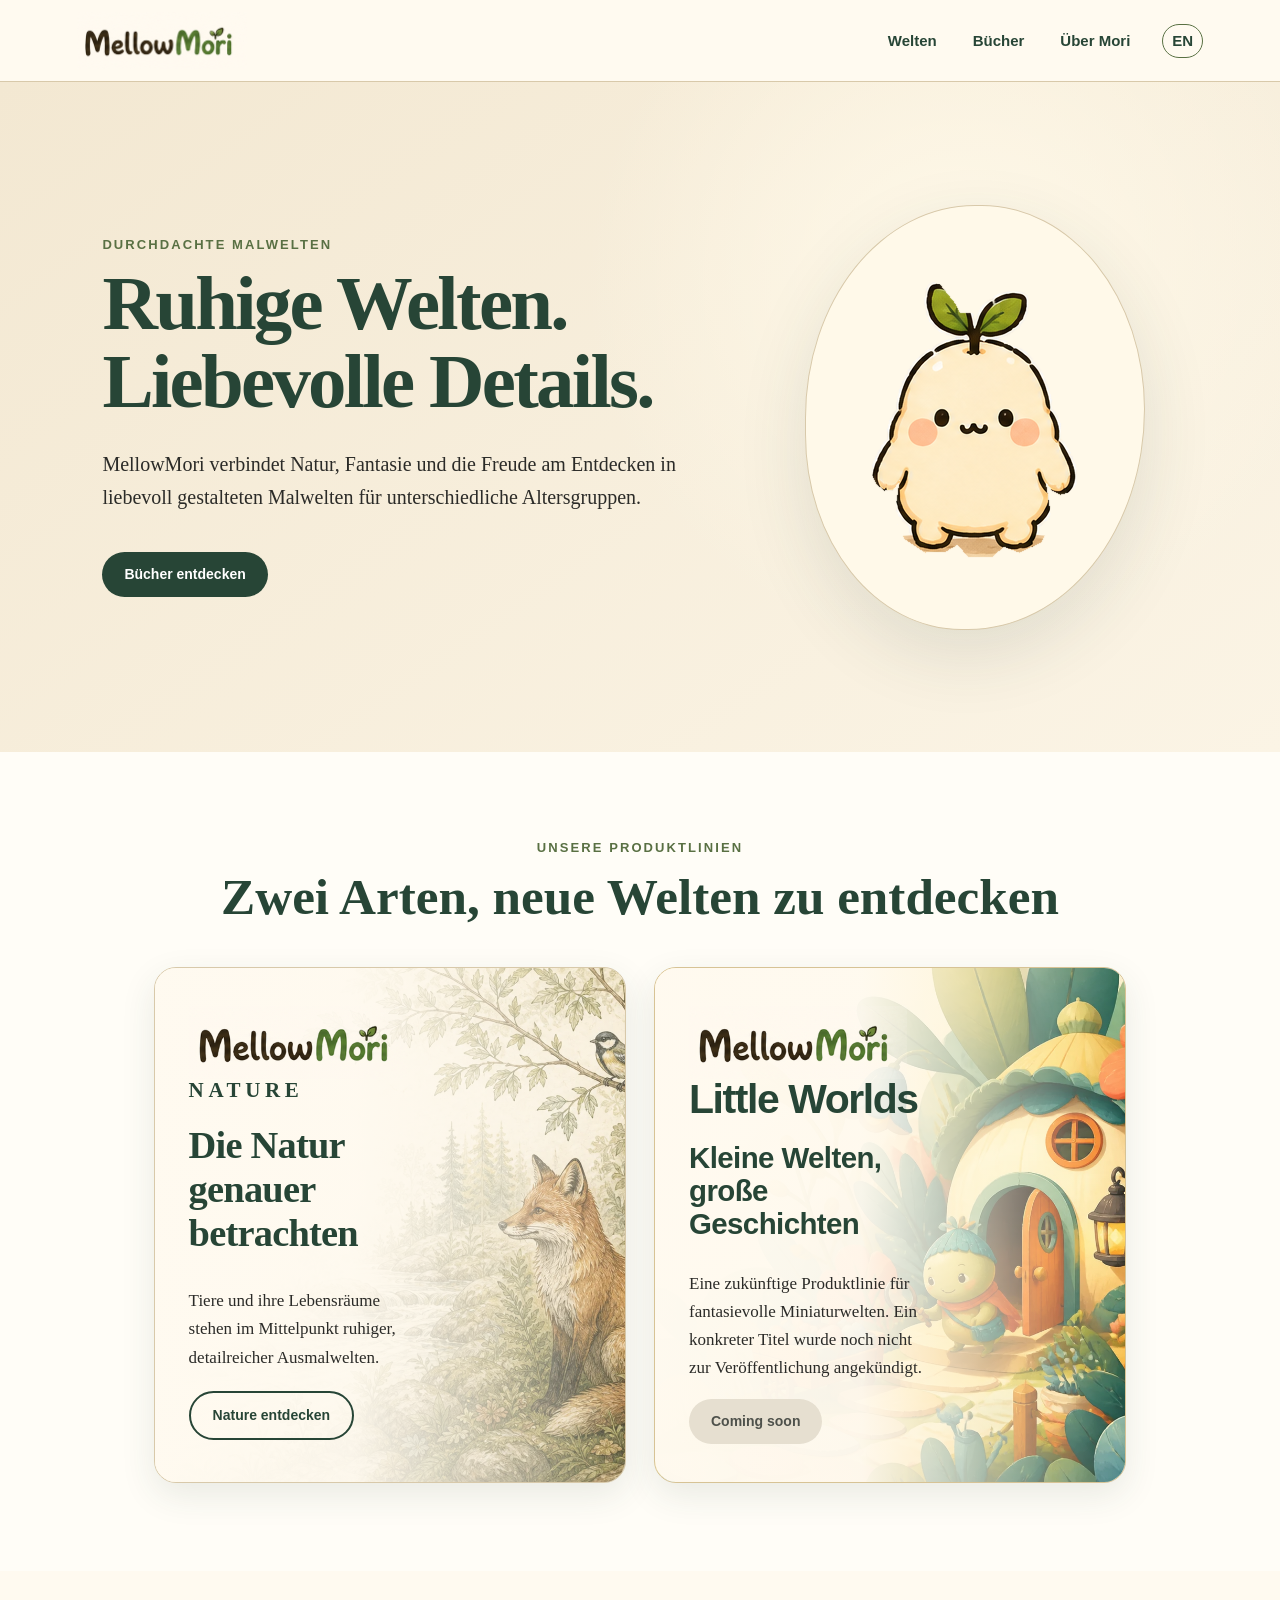
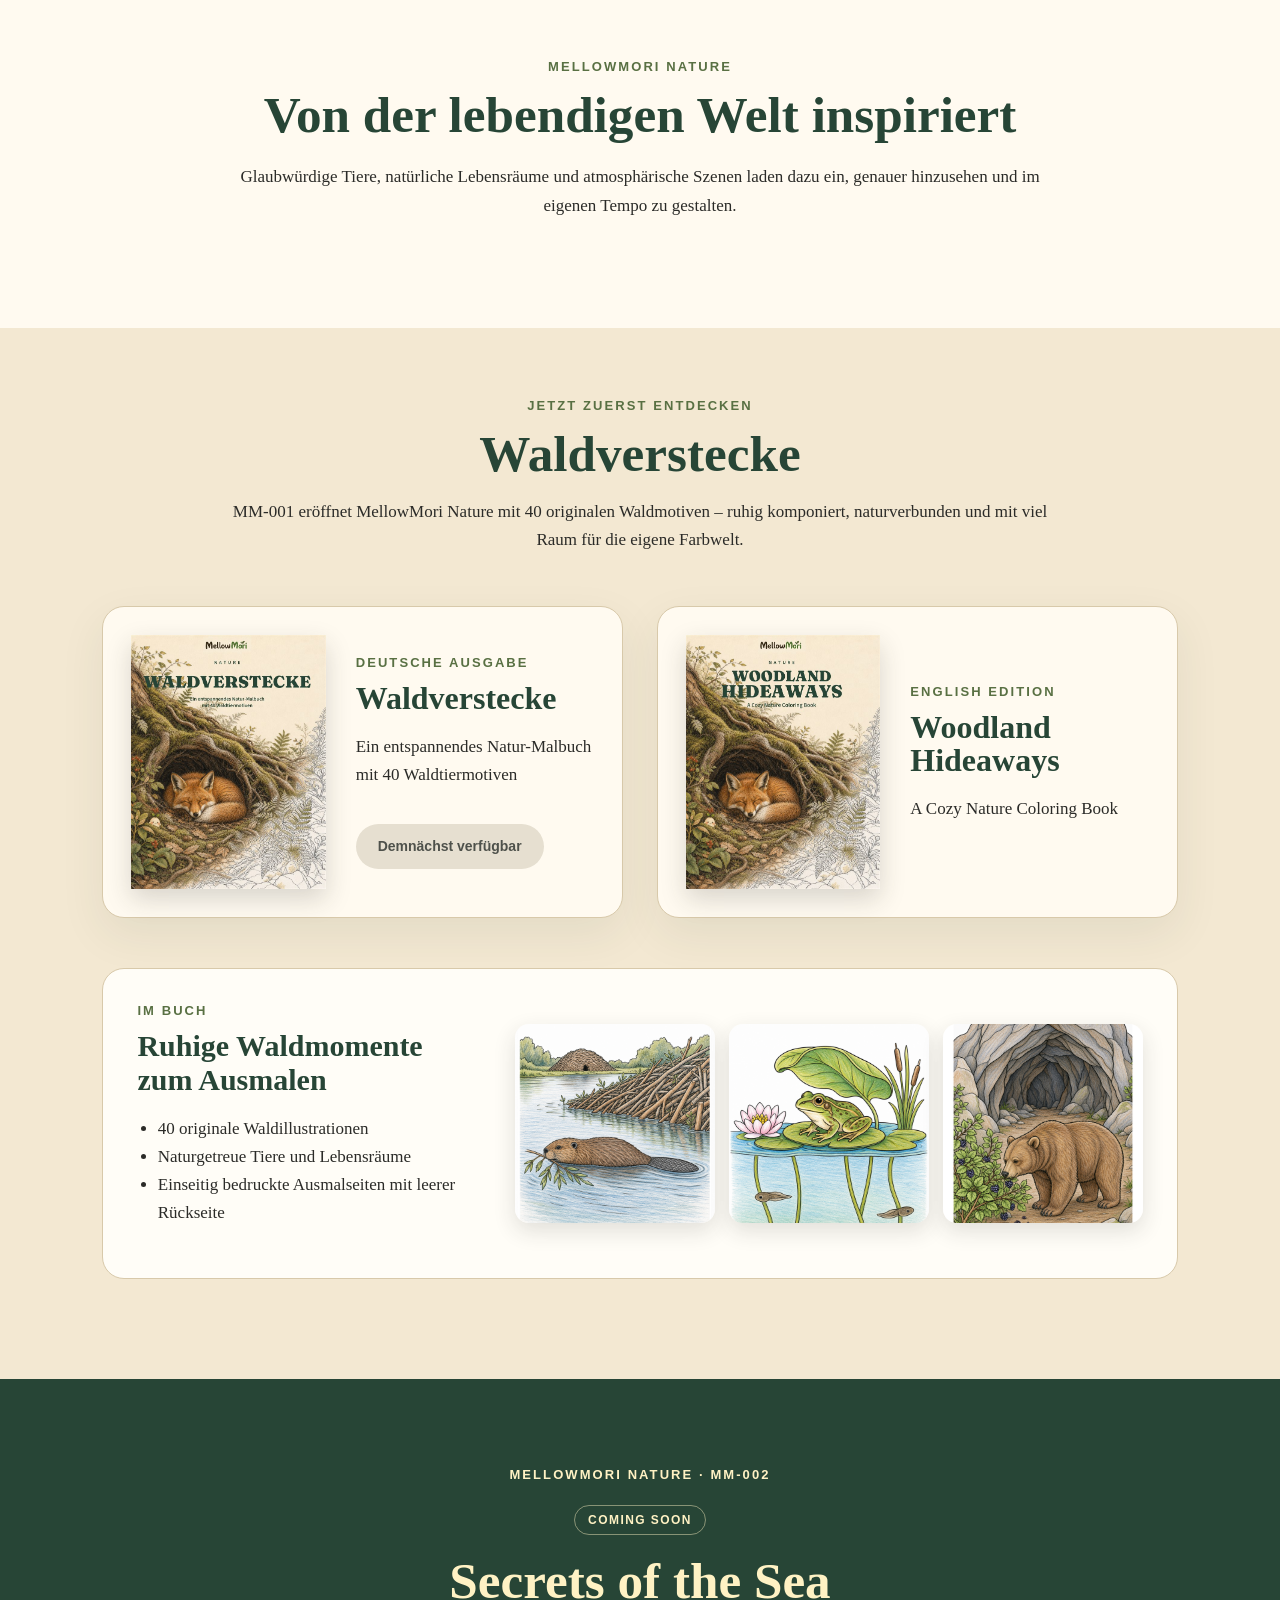
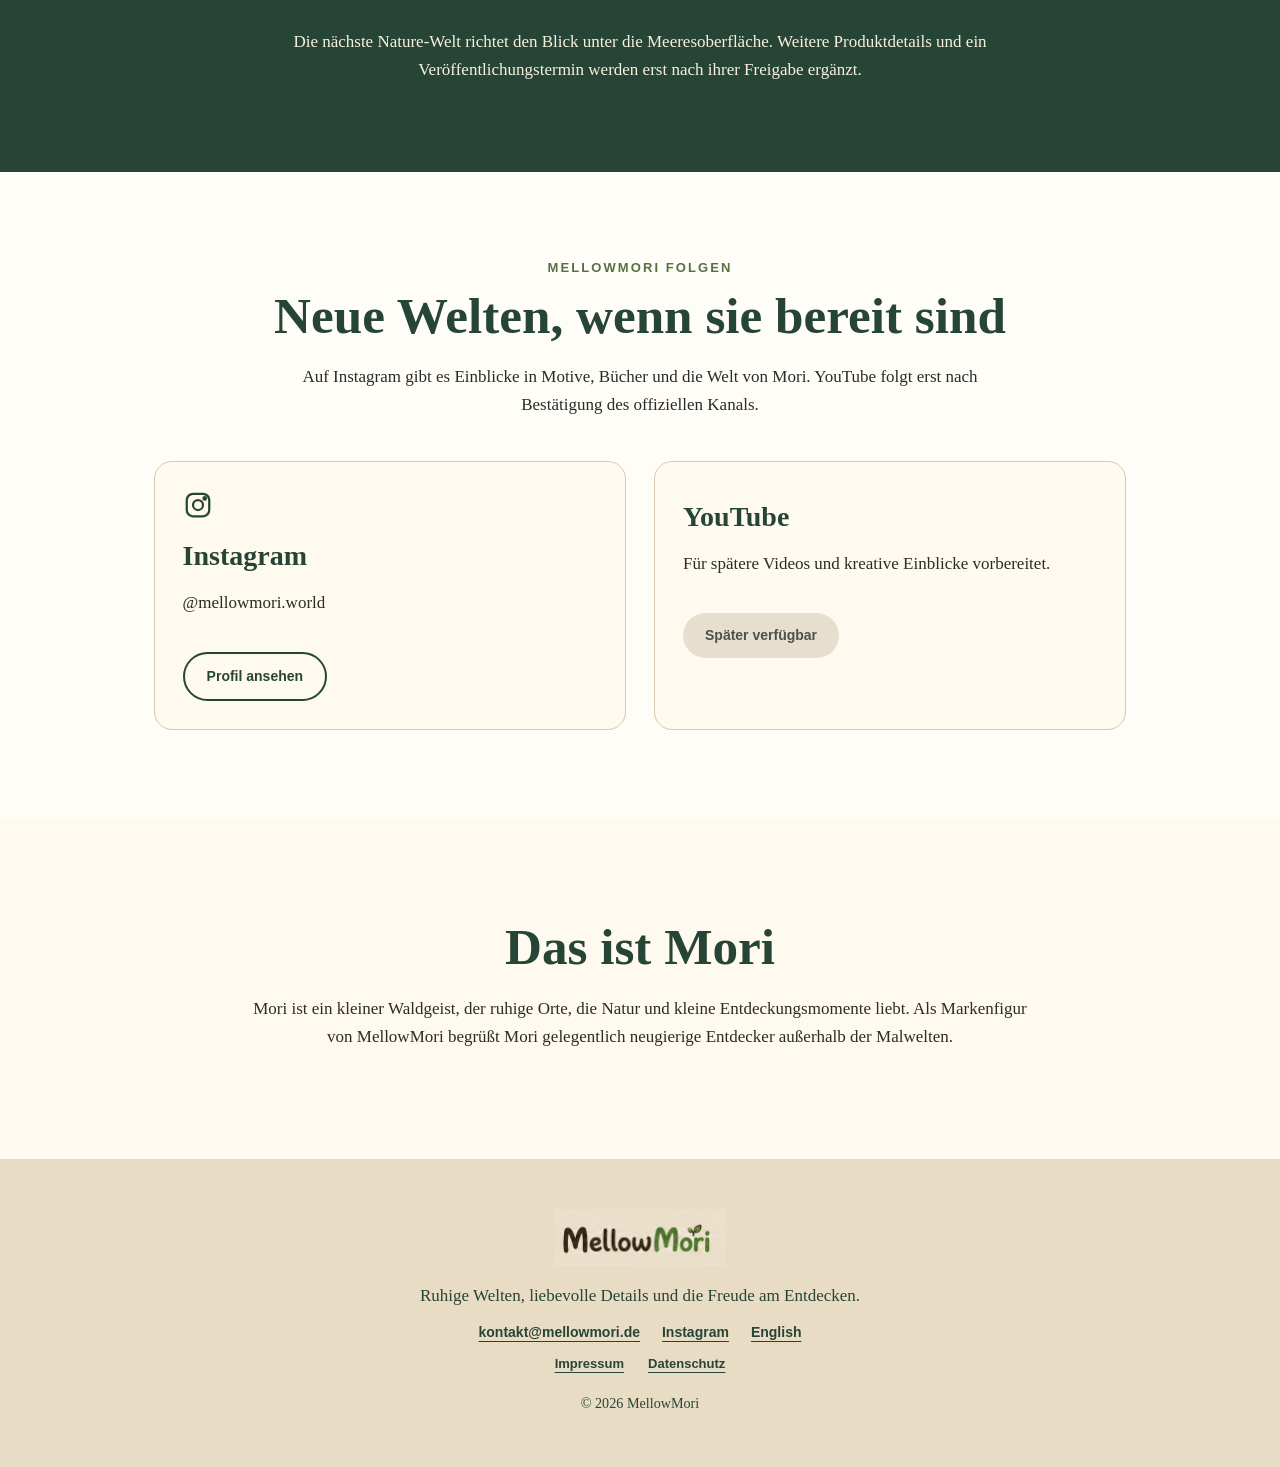
==== index.html @ 153b89f1 "Upgrade Nature and Little Worlds product cards" ====
<!doctype html>
<html lang="de">
<head>
  <meta charset="utf-8">
  <meta name="viewport" content="width=device-width, initial-scale=1">
  <meta name="description" content="Entdecke MellowMori: liebevoll gestaltete Malwelten zwischen Natur, Fantasie und kleinen Geschichten – für unterschiedliche Altersgruppen.">
  <meta name="theme-color" content="#274536">
  <meta property="og:type" content="website"><meta property="og:site_name" content="MellowMori">
  <meta property="og:title" content="MellowMori – Ruhige Welten zum Entdecken">
  <meta property="og:description" content="Liebevoll gestaltete Malwelten zwischen Natur, Fantasie und kleinen Geschichten.">
  <meta property="og:url" content="https://mellowmori.de/"><meta property="og:locale" content="de_DE"><meta property="og:locale:alternate" content="en_US">
  <link rel="canonical" href="https://mellowmori.de/">
  <link rel="alternate" hreflang="de" href="https://mellowmori.de/"><link rel="alternate" hreflang="en" href="https://mellowmori.de/en/"><link rel="alternate" hreflang="x-default" href="https://mellowmori.de/">
  <link rel="icon" type="image/png" sizes="32x32" href="assets/favicon-32x32.png">
  <link rel="apple-touch-icon" sizes="180x180" href="assets/apple-touch-icon.png">
  <title>MellowMori – Ruhige Welten zum Entdecken</title>
  <link rel="stylesheet" href="styles.css">
</head>
<body>
  <a class="skip-link" href="#main">Zum Inhalt springen</a>
  <header class="site-header">
    <a class="brand" href="#top" aria-label="MellowMori Startseite"><img src="assets/mellowmori-wordmark.png" width="342" height="115" alt="MellowMori"></a>
    <nav aria-label="Hauptnavigation"><a href="#lines">Welten</a><a href="#books">Bücher</a><a href="#about">Über Mori</a><a class="language" href="en/" lang="en" hreflang="en" aria-label="View this page in English">EN</a></nav>
  </header>
  <main id="main">
    <section class="hero" id="top"><div class="hero-copy"><p class="eyebrow">Durchdachte Malwelten</p><h1>Ruhige Welten.<br>Liebevolle Details.</h1><p>MellowMori verbindet Natur, Fantasie und die Freude am Entdecken in liebevoll gestalteten Malwelten für unterschiedliche Altersgruppen.</p><a class="button" href="#books">Bücher entdecken</a></div><div class="hero-art"><img src="assets/mori-hero-clean-v3.png" width="254" height="320" alt="Mori, der kleine Waldgeist von MellowMori"></div></section>
    <section class="product-lines" id="lines" aria-labelledby="lines-heading"><p class="eyebrow">Unsere Produktlinien</p><h2 id="lines-heading">Zwei Arten, neue Welten zu entdecken</h2><div class="line-grid">
      <article class="line-card line-card--nature"><div class="line-card__content"><img class="line-card__wordmark" src="assets/mellowmori-wordmark.png" width="342" height="115" alt="MellowMori"><p class="line-name line-name--nature">Nature</p><h3>Die Natur genauer betrachten</h3><p>Tiere und ihre Lebensräume stehen im Mittelpunkt ruhiger, detailreicher Ausmalwelten.</p><a class="secondary-link" href="#books">Nature entdecken</a></div></article>
      <article class="line-card line-card--little-worlds"><div class="line-card__content"><img class="line-card__wordmark" src="assets/mellowmori-wordmark.png" width="342" height="115" alt="MellowMori"><p class="line-name line-name--little-worlds">Little Worlds</p><h3>Kleine Welten, große Geschichten</h3><p>Eine zukünftige Produktlinie für fantasievolle Miniaturwelten. Ein konkreter Titel wurde noch nicht zur Veröffentlichung angekündigt.</p><span class="unavailable">Coming soon</span></div></article>
    </div></section>
    <section class="nature" id="nature"><p class="eyebrow">MellowMori Nature</p><h2>Von der lebendigen Welt inspiriert</h2><p>Glaubwürdige Tiere, natürliche Lebensräume und atmosphärische Szenen laden dazu ein, genauer hinzusehen und im eigenen Tempo zu gestalten.</p></section>
    <section class="books" id="books" aria-labelledby="books-heading"><div class="section-heading"><p class="eyebrow">Jetzt zuerst entdecken</p><h2 id="books-heading">Waldverstecke</h2><p>MM‑001 eröffnet MellowMori Nature mit 40 originalen Waldmotiven – ruhig komponiert, naturverbunden und mit viel Raum für die eigene Farbwelt.</p></div>
      <article class="book-card"><img src="assets/waldverstecke-de.jpg" width="647" height="844" loading="lazy" decoding="async" alt="Buchcover von Waldverstecke"><div><p class="edition">Deutsche Ausgabe</p><h3>Waldverstecke</h3><p>Ein entspannendes Natur-Malbuch mit 40 Waldtiermotiven</p><span class="unavailable" aria-label="Amazon-Link noch nicht verfügbar">Demnächst verfügbar</span></div></article>
      <article class="book-card" lang="en"><img src="assets/woodland-hideaways-en.jpg" width="647" height="844" loading="lazy" decoding="async" alt="Book cover of Woodland Hideaways"><div><p class="edition">English edition</p><h3>Woodland Hideaways</h3><p>A Cozy Nature Coloring Book</p></div></article>
      <div class="book-details"><div><p class="edition">Im Buch</p><h3>Ruhige Waldmomente zum Ausmalen</h3><ul><li>40 originale Waldillustrationen</li><li>Naturgetreue Tiere und Lebensräume</li><li>Einseitig bedruckte Ausmalseiten mit leerer Rückseite</li></ul></div><div class="preview-grid" aria-label="Kolorierte Einblicke in Waldverstecke"><img src="assets/mm001-preview-beaver.png" width="600" height="600" loading="lazy" decoding="async" alt="Kolorierter Biber an einem natürlichen Damm"><img src="assets/mm001-preview-frog.png" width="600" height="600" loading="lazy" decoding="async" alt="Kolorierter Frosch auf Seerosenblättern"><img src="assets/mm001-preview-bear.png" width="600" height="600" loading="lazy" decoding="async" alt="Kolorierter Braunbär an einer felsigen Höhle"></div></div>
    </section>
    <section class="coming-soon" aria-labelledby="mm002-heading"><p class="eyebrow">MellowMori Nature · MM‑002</p><span class="status-pill">Coming soon</span><h2 id="mm002-heading">Secrets of the Sea</h2><p>Die nächste Nature-Welt richtet den Blick unter die Meeresoberfläche. Weitere Produktdetails und ein Veröffentlichungstermin werden erst nach ihrer Freigabe ergänzt.</p></section>
    <section class="social" aria-labelledby="social-heading"><p class="eyebrow">MellowMori folgen</p><h2 id="social-heading">Neue Welten, wenn sie bereit sind</h2><p>Auf Instagram gibt es Einblicke in Motive, Bücher und die Welt von Mori. YouTube folgt erst nach Bestätigung des offiziellen Kanals.</p><div class="social-grid"><a class="social-card" href="https://www.instagram.com/mellowmori.world/" rel="me"><svg class="social-icon" viewBox="0 0 24 24" aria-hidden="true"><rect x="3" y="3" width="18" height="18" rx="5"></rect><circle cx="12" cy="12" r="4"></circle><circle cx="17.4" cy="6.7" r="1"></circle></svg><h3>Instagram</h3><p>@mellowmori.world</p><span class="secondary-link">Profil ansehen</span></a><article><h3>YouTube</h3><p>Für spätere Videos und kreative Einblicke vorbereitet.</p><span class="unavailable">Später verfügbar</span></article></div></section>
    <section class="about" id="about"><h2>Das ist Mori</h2><p>Mori ist ein kleiner Waldgeist, der ruhige Orte, die Natur und kleine Entdeckungsmomente liebt. Als Markenfigur von MellowMori begrüßt Mori gelegentlich neugierige Entdecker außerhalb der Malwelten.</p></section>
  </main>
  <footer><img src="assets/mellowmori-wordmark.png" width="342" height="115" loading="lazy" alt="MellowMori"><p>Ruhige Welten, liebevolle Details und die Freude am Entdecken.</p><p class="footer-links"><a href="mailto:kontakt@mellowmori.de">kontakt@mellowmori.de</a><a href="https://www.instagram.com/mellowmori.world/" rel="me">Instagram</a><a class="footer-language" href="en/" lang="en" hreflang="en">English</a></p><div class="legal-slots" aria-label="Rechtliche Seiten"><a href="impressum/">Impressum</a><a href="datenschutz/">Datenschutz</a></div><small>&copy; 2026 MellowMori</small></footer>
</body>
</html>
---- styles.css ----
:root { --cream:#f3e8d2; --paper:#fffaf0; --forest:#274536; --moss:#597043; --gold:#d7ad55; --ink:#2b2b28; --line:#d8c9aa; }
* { box-sizing:border-box; }
html { scroll-behavior:smooth; }
body { margin:0; max-width:100vw; overflow-x:hidden; background:var(--paper); color:var(--ink); font:17px/1.65 Georgia,serif; }
img { max-width:100%; height:auto; display:block; }
a:focus-visible { outline:3px solid var(--gold); outline-offset:4px; }
.skip-link { position:fixed; top:8px; left:8px; z-index:20; padding:10px 14px; background:var(--forest); color:#fff; transform:translateY(-160%); }
.skip-link:focus { transform:none; }
.site-header { min-height:82px; padding:12px clamp(20px,6vw,90px); display:flex; align-items:center; justify-content:space-between; gap:28px; background:rgba(255,250,240,.96); border-bottom:1px solid var(--line); position:sticky; top:0; z-index:5; }
.brand { flex:0 0 auto; }
.brand img, footer img { width:170px; }
.site-header nav { display:flex; align-items:center; justify-content:flex-end; gap:clamp(14px,2.4vw,28px); flex-wrap:wrap; }
.site-header a { color:var(--forest); text-decoration:none; font:600 15px/1.2 Arial,sans-serif; }
.site-header nav>a:not(.language) { padding:11px 4px; }
.site-header nav a:hover { text-decoration:underline; text-underline-offset:5px; }
.site-header .language { padding:7px 9px; border:1px solid var(--moss); border-radius:999px; }
.hero { min-height:670px; padding:80px clamp(24px,8vw,130px); display:grid; grid-template-columns:1.2fr .8fr; align-items:center; gap:60px; background:radial-gradient(circle at 75% 30%,#fff9e9 0,transparent 35%),linear-gradient(145deg,var(--cream),#fbf4e5); }
.hero-copy { max-width:800px; }
.hero h1 { margin:.15em 0 .35em; color:var(--forest); font-size:clamp(48px,6vw,84px); line-height:1.02; letter-spacing:-.035em; }
.hero-copy>p:not(.eyebrow) { max-width:650px; font-size:20px; }
.hero-art { justify-self:center; display:grid; place-items:center; width:min(100%,340px); aspect-ratio:4/5; padding:30px; border:1px solid var(--line); border-radius:50% 48% 52% 46%; background:#fff9e9; box-shadow:0 24px 70px rgba(39,69,54,.12); }
.hero-art img { width:min(100%,254px); margin:auto; }
.eyebrow, .edition { margin:0; color:var(--moss); font:700 13px/1.2 Arial,sans-serif; letter-spacing:.16em; text-transform:uppercase; }
.button, .unavailable, .secondary-link { display:inline-block; margin-top:18px; padding:14px 22px; border-radius:999px; font:700 14px/1.2 Arial,sans-serif; }
.button { background:var(--forest); color:#fff; text-decoration:none; }
.button:hover { background:#1d362a; }
.nature, .coming-soon, .about, .product-lines, .social { padding:88px clamp(24px,12vw,190px); text-align:center; }
.nature h2, .coming-soon h2, .about h2, .product-lines>h2, .section-heading h2, .social h2 { margin:.25em 0; color:var(--forest); font-size:clamp(34px,4vw,56px); line-height:1.1; }
.nature p:last-child, .coming-soon p:last-child, .about p { max-width:800px; margin:20px auto; }
.books { padding:70px clamp(24px,8vw,130px) 100px; display:grid; grid-template-columns:repeat(2,minmax(0,1fr)); gap:34px; background:var(--cream); }
.section-heading { grid-column:1/-1; max-width:820px; margin:0 auto 18px; text-align:center; }
.books>* { min-width:0; }
.section-heading>p:last-child { margin:16px auto 0; }
.book-card { display:grid; grid-template-columns:minmax(160px,42%) 1fr; gap:30px; align-items:center; padding:28px; background:var(--paper); border:1px solid var(--line); border-radius:22px; box-shadow:0 16px 45px rgba(39,69,54,.08); }
.book-card>img { box-shadow:0 10px 24px rgba(43,43,40,.18); }
.book-card h3 { margin:.35em 0; color:var(--forest); font-size:32px; line-height:1.05; }
.book-details { grid-column:1/-1; display:grid; grid-template-columns:minmax(240px,.7fr) minmax(0,1.3fr); gap:40px; align-items:center; margin-top:16px; padding:34px; border-radius:22px; background:#fffdf7; border:1px solid var(--line); }
.book-details h3 { margin:.35em 0; color:var(--forest); font-size:30px; line-height:1.15; }
.book-details ul { padding-left:1.2em; }
.preview-grid { display:grid; grid-template-columns:repeat(3,minmax(0,1fr)); gap:14px; }
.preview-grid img { width:100%; border-radius:14px; box-shadow:0 8px 22px rgba(43,43,40,.14); }
.unavailable { background:#e6dfd0; color:#4e514b; }
.secondary-link { border:2px solid var(--forest); color:var(--forest); text-decoration:none; }
.secondary-link:hover { background:var(--forest); color:#fff; }
.product-lines { min-width:0; background:#fffdf7; }
.product-lines>h2 { max-width:100%; overflow-wrap:anywhere; }
.line-grid, .social-grid { display:grid; grid-template-columns:repeat(2,minmax(0,1fr)); gap:28px; max-width:1100px; margin:42px auto 0; text-align:left; }
.line-card { --line-card-art:none; position:relative; isolation:isolate; min-width:0; min-height:510px; overflow:hidden; border:1px solid var(--line); border-radius:22px; background:var(--paper); box-shadow:0 12px 35px rgba(39,69,54,.1); }
.line-card::before, .line-card::after { content:""; position:absolute; inset:0; pointer-events:none; }
.line-card::before { z-index:-2; background-image:var(--line-card-art); background-repeat:no-repeat; background-size:cover; background-position:63% center; }
.line-card::after { z-index:-1; background:linear-gradient(90deg,rgba(255,250,240,.99) 0%,rgba(255,250,240,.96) 42%,rgba(255,250,240,.66) 66%,rgba(255,250,240,.1) 100%); }
.line-card--nature { --line-card-art:url("assets/worlds/mellowmori-nature-card-background.webp"); }
.line-card--little-worlds { --line-card-art:url("assets/worlds/mellowmori-little-worlds-card-background.webp"); border-color:#d7c395; }
.line-card--little-worlds::after { background:linear-gradient(90deg,rgba(255,250,240,.99) 0%,rgba(255,250,240,.96) 44%,rgba(255,247,226,.66) 68%,rgba(255,244,211,.08) 100%); }
.line-card__content { min-height:510px; display:flex; flex-direction:column; align-items:flex-start; width:min(64%,430px); padding:38px 34px; }
.line-card__wordmark { display:block; width:clamp(168px,18vw,218px); height:auto; margin:0 0 2px; object-fit:contain; object-position:left center; }
.line-card .secondary-link, .line-card .unavailable { align-self:flex-start; margin-top:auto; }
.line-card h3, .social-grid h3 { margin:.4em 0; color:var(--forest); font-size:28px; line-height:1.15; }
.line-card--nature h3 { font-family:Georgia,serif; font-size:clamp(30px,3vw,40px); letter-spacing:-.02em; }
.line-name { color:var(--forest); }
.line-name--nature { margin:-2px 0 5px; font:600 clamp(17px,1.7vw,21px)/1.1 Georgia,"Times New Roman",serif; letter-spacing:.22em; text-transform:uppercase; }
.line-name--little-worlds { margin:-2px 0 5px; font:700 clamp(30px,3.2vw,42px)/1.02 "Trebuchet MS","Avenir Next Rounded","Arial Rounded MT Bold",Arial,sans-serif; letter-spacing:-.035em; }
.line-card--little-worlds h3 { margin:.55em 0 .4em; font:700 clamp(25px,2.3vw,32px)/1.12 "Trebuchet MS","Avenir Next Rounded","Arial Rounded MT Bold",Arial,sans-serif; letter-spacing:-.02em; }
.coming-soon { background:var(--forest); color:#f8f0df; }
.coming-soon h2, .coming-soon .eyebrow { color:#fff2c4; }
.coming-soon>p:last-child { max-width:760px; margin:18px auto 0; }
.status-pill { display:inline-block; margin:22px 0 6px; padding:8px 13px; border:1px solid rgba(255,242,196,.45); border-radius:999px; color:#fff2c4; font:700 12px/1 Arial,sans-serif; letter-spacing:.12em; text-transform:uppercase; }
.social { background:#fffdf7; }
.social>p:not(.eyebrow) { max-width:760px; margin:18px auto; }
.social-grid article, .social-card { padding:28px; border:1px solid var(--line); border-radius:18px; background:var(--paper); }
.social-card { color:var(--ink); text-decoration:none; transition:transform .18s ease,box-shadow .18s ease; }
.social-card:hover { transform:translateY(-2px); box-shadow:0 12px 30px rgba(39,69,54,.1); }
.social-icon { width:30px; height:30px; fill:none; stroke:var(--forest); stroke-width:1.8; }
.about { background:#fffaf0; }
footer { padding:50px 24px; text-align:center; background:#e8dcc5; color:var(--forest); }
footer img { margin:0 auto 16px; }
footer p { margin:0 0 14px; }
.footer-language, .footer-links a { color:var(--forest); font:700 14px/1.2 Arial,sans-serif; text-underline-offset:4px; }
.footer-links { display:flex; justify-content:center; flex-wrap:wrap; gap:10px 22px; }
.legal-slots { display:flex; justify-content:center; flex-wrap:wrap; gap:10px 24px; margin:0 0 16px; font:600 13px/1.4 Arial,sans-serif; color:#5e665f; }
.legal-slots a { color:var(--forest); text-underline-offset:4px; }
.legal-shell { width:min(820px,calc(100% - 48px)); min-height:62vh; margin:0 auto; padding:88px 0 110px; }
.legal-shell h1 { margin:.2em 0 .6em; color:var(--forest); font-size:clamp(42px,6vw,68px); line-height:1.05; }
.legal-shell h2 { margin:2em 0 .55em; color:var(--forest); font-size:28px; line-height:1.2; }
.legal-shell h1, .legal-shell h2 { overflow-wrap:anywhere; }
.legal-shell h3 { margin:1.7em 0 .4em; color:var(--forest); font-size:21px; line-height:1.25; }
.legal-shell address { font-style:normal; }
.legal-shell a { overflow-wrap:anywhere; color:var(--forest); text-underline-offset:3px; }
.legal-note { padding:18px 20px; border-left:4px solid var(--gold); background:#fff7df; }
.human-input { margin:34px 0; padding:24px 26px; border:2px solid var(--gold); border-radius:18px; background:#fff7df; }
.human-input strong { color:var(--forest); font:800 13px/1.2 Arial,sans-serif; letter-spacing:.1em; }
.human-input p { margin:10px 0 0; }
@media(max-width:820px) {
  .site-header { align-items:flex-start; }
  .site-header nav { max-width:330px; }
  .hero { grid-template-columns:1fr; text-align:center; padding-top:55px; }
  .hero-copy>p:not(.eyebrow) { margin-left:auto; margin-right:auto; }
  .hero-art { width:min(100%,260px); padding:24px; }
  .books { grid-template-columns:1fr; }
  .line-grid, .social-grid { grid-template-columns:1fr; }
  .line-card, .line-card__content { min-height:470px; }
  .line-card__content { width:min(62%,460px); }
  .book-card { grid-template-columns:150px 1fr; }
  .book-details { grid-template-columns:1fr; }
}
@media(max-width:560px) {
  .site-header { position:static; display:block; width:100%; padding-left:12px; padding-right:12px; text-align:center; }
  .brand img { margin:0 auto; }
  .site-header nav { width:100%; justify-content:center; max-width:none; margin-top:12px; gap:10px 12px; }
  .site-header a { font-size:14px; }
  .hero { min-height:auto; width:100%; padding-left:20px; padding-right:20px; overflow:hidden; }
  .hero-copy { min-width:0; width:100%; }
  .hero h1 { font-size:32px; overflow-wrap:anywhere; }
  .hero-copy p { overflow-wrap:anywhere; }
  .book-card { grid-template-columns:1fr; text-align:center; }
  .book-card>img { width:190px; margin:auto; }
  .book-details { padding:24px; text-align:left; }
  .preview-grid { gap:8px; }
  .line-card { min-height:520px; }
  .line-card::before { background-position:58% center; }
  .line-card::after, .line-card--little-worlds::after { background:linear-gradient(180deg,rgba(255,250,240,.99) 0%,rgba(255,250,240,.97) 47%,rgba(255,250,240,.7) 67%,rgba(255,250,240,.08) 100%); }
  .line-card__content { width:100%; min-height:520px; padding:30px 26px 36px; }
  .line-card__wordmark { width:190px; }
  .line-card__content>p:not(.edition):not(.line-name) { max-width:92%; }
  .legal-shell { width:min(100% - 40px,820px); padding:60px 0 80px; }
}
@media(prefers-reduced-motion:reduce) { html { scroll-behavior:auto; } *,*::before,*::after { animation-duration:.01ms!important; animation-iteration-count:1!important; transition-duration:.01ms!important; } }
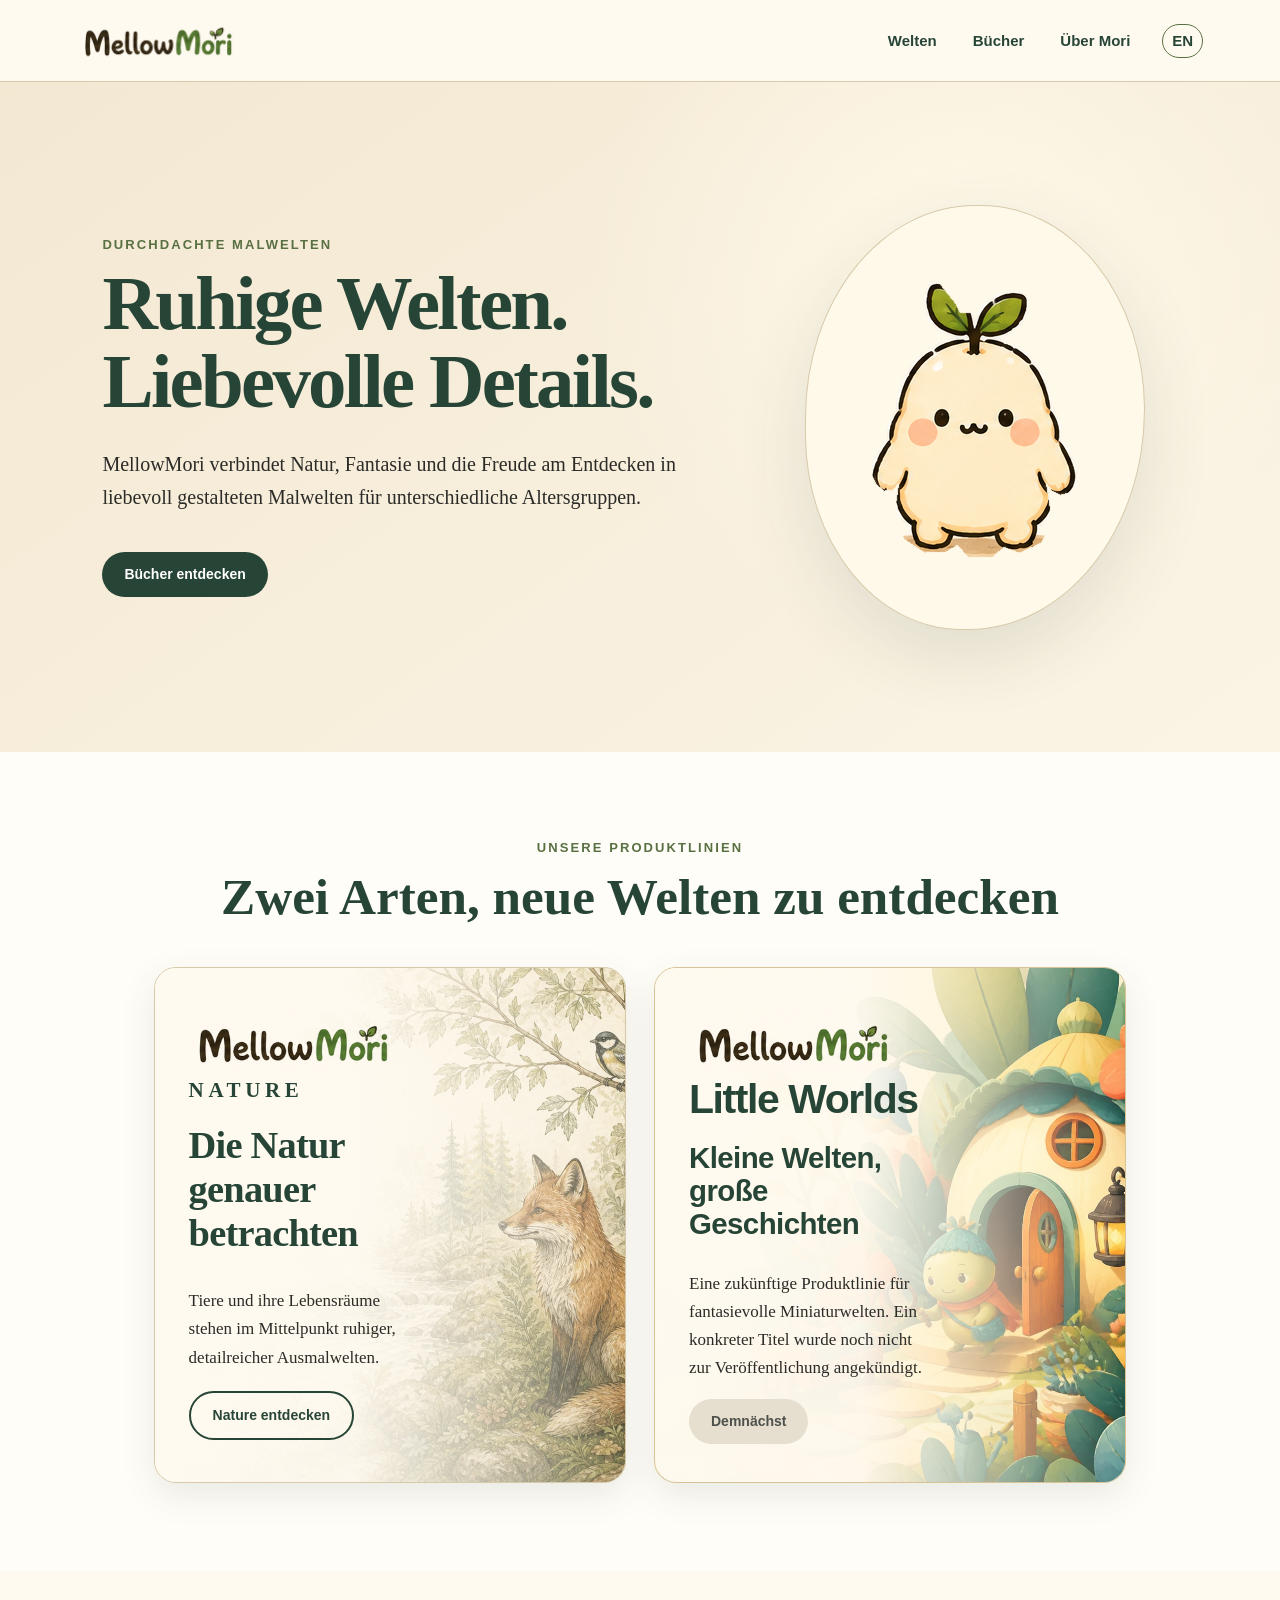
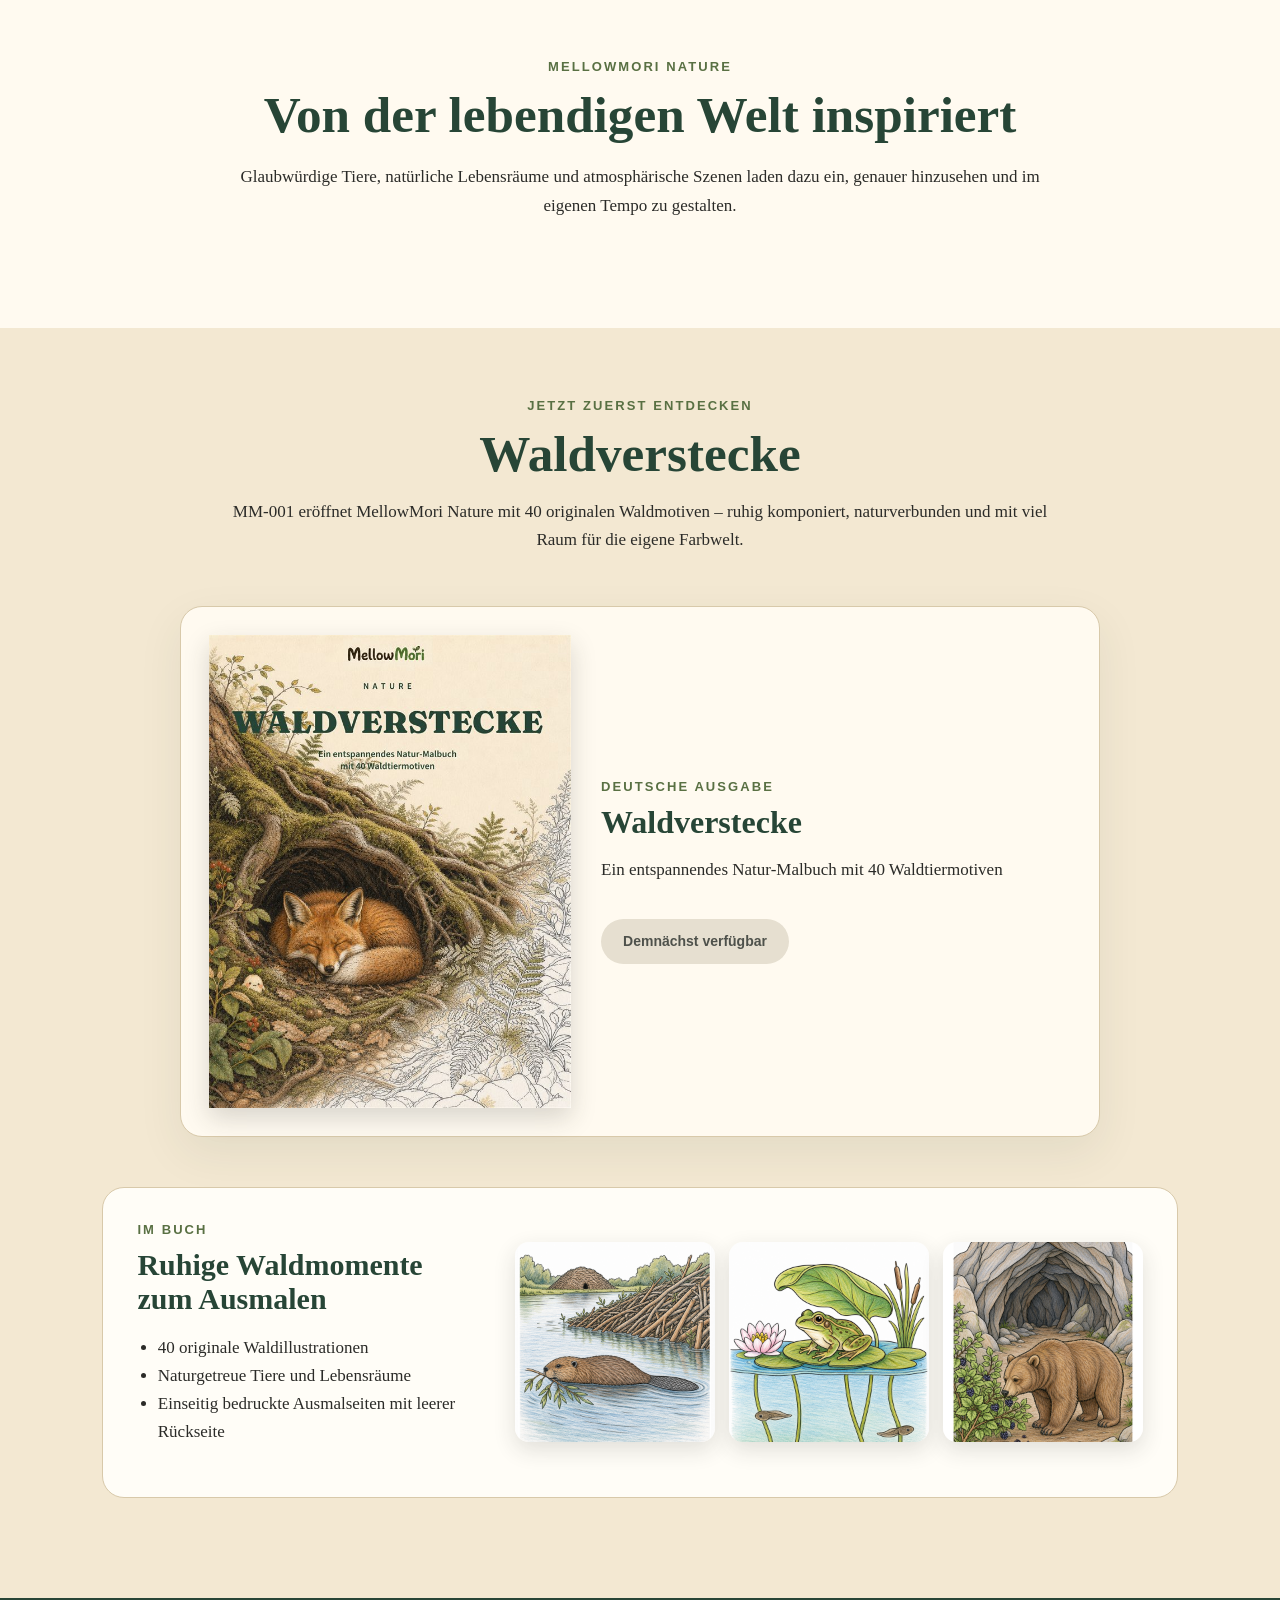
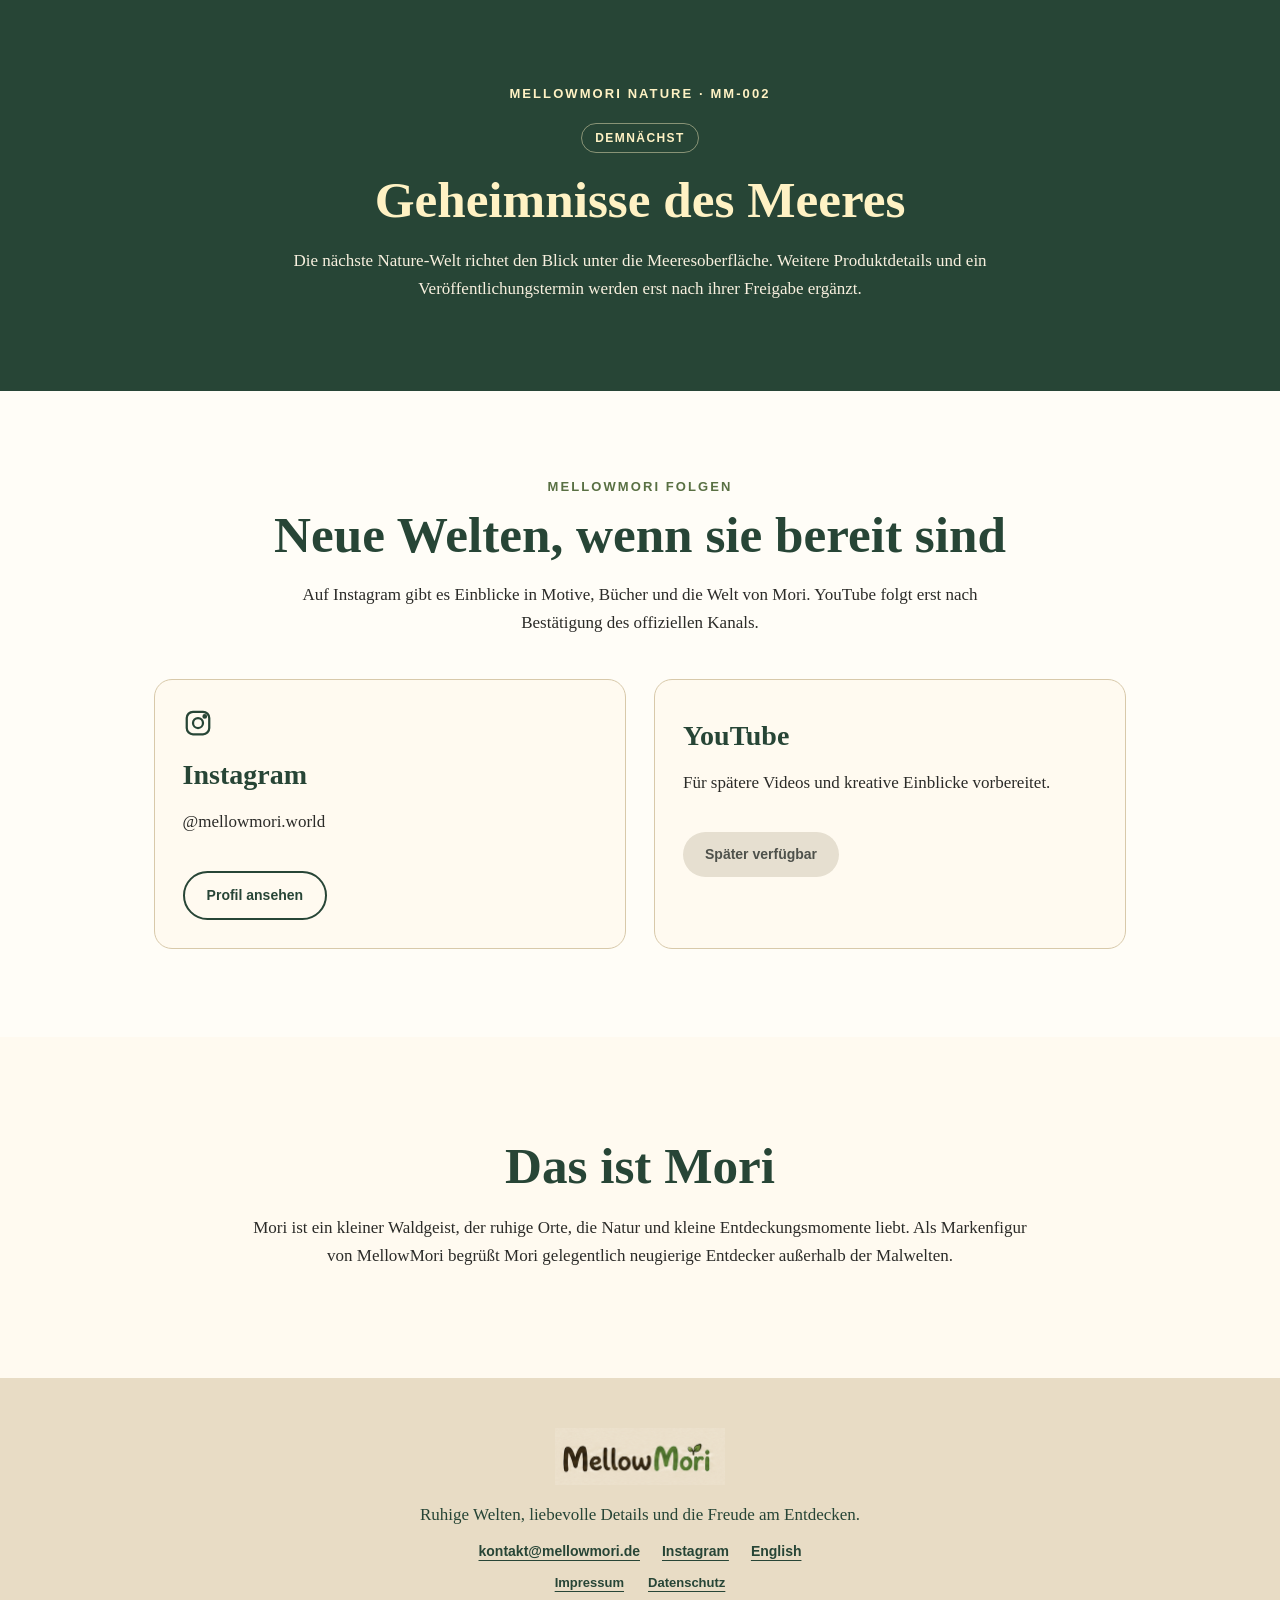
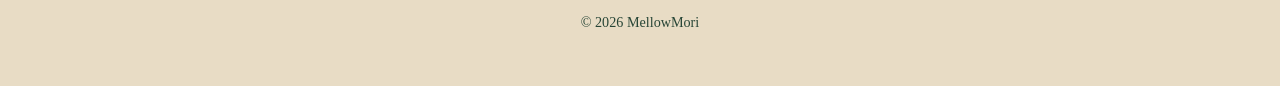
==== commit aec44352: "Render locale-specific book editions" ====
--- a/index.html
+++ b/index.html
@@ -20,24 +20,23 @@
   <a class="skip-link" href="#main">Zum Inhalt springen</a>
   <header class="site-header">
     <a class="brand" href="#top" aria-label="MellowMori Startseite"><img src="assets/mellowmori-wordmark.png" width="342" height="115" alt="MellowMori"></a>
-    <nav aria-label="Hauptnavigation"><a href="#lines">Welten</a><a href="#books">Bücher</a><a href="#about">Über Mori</a><a class="language" href="en/" lang="en" hreflang="en" aria-label="View this page in English">EN</a></nav>
+    <nav aria-label="Hauptnavigation"><a href="#lines">Welten</a><a href="#books">Bücher</a><a href="#about">Über Mori</a><a class="language" href="en/#books" lang="en" hreflang="en" aria-label="View the English edition of this book family">EN</a></nav>
   </header>
   <main id="main">
     <section class="hero" id="top"><div class="hero-copy"><p class="eyebrow">Durchdachte Malwelten</p><h1>Ruhige Welten.<br>Liebevolle Details.</h1><p>MellowMori verbindet Natur, Fantasie und die Freude am Entdecken in liebevoll gestalteten Malwelten für unterschiedliche Altersgruppen.</p><a class="button" href="#books">Bücher entdecken</a></div><div class="hero-art"><img src="assets/mori-hero-clean-v3.png" width="254" height="320" alt="Mori, der kleine Waldgeist von MellowMori"></div></section>
     <section class="product-lines" id="lines" aria-labelledby="lines-heading"><p class="eyebrow">Unsere Produktlinien</p><h2 id="lines-heading">Zwei Arten, neue Welten zu entdecken</h2><div class="line-grid">
       <article class="line-card line-card--nature"><div class="line-card__content"><img class="line-card__wordmark" src="assets/mellowmori-wordmark.png" width="342" height="115" alt="MellowMori"><p class="line-name line-name--nature">Nature</p><h3>Die Natur genauer betrachten</h3><p>Tiere und ihre Lebensräume stehen im Mittelpunkt ruhiger, detailreicher Ausmalwelten.</p><a class="secondary-link" href="#books">Nature entdecken</a></div></article>
-      <article class="line-card line-card--little-worlds"><div class="line-card__content"><img class="line-card__wordmark" src="assets/mellowmori-wordmark.png" width="342" height="115" alt="MellowMori"><p class="line-name line-name--little-worlds">Little Worlds</p><h3>Kleine Welten, große Geschichten</h3><p>Eine zukünftige Produktlinie für fantasievolle Miniaturwelten. Ein konkreter Titel wurde noch nicht zur Veröffentlichung angekündigt.</p><span class="unavailable">Coming soon</span></div></article>
+      <article class="line-card line-card--little-worlds"><div class="line-card__content"><img class="line-card__wordmark" src="assets/mellowmori-wordmark.png" width="342" height="115" alt="MellowMori"><p class="line-name line-name--little-worlds">Little Worlds</p><h3>Kleine Welten, große Geschichten</h3><p>Eine zukünftige Produktlinie für fantasievolle Miniaturwelten. Ein konkreter Titel wurde noch nicht zur Veröffentlichung angekündigt.</p><span class="unavailable">Demnächst</span></div></article>
     </div></section>
     <section class="nature" id="nature"><p class="eyebrow">MellowMori Nature</p><h2>Von der lebendigen Welt inspiriert</h2><p>Glaubwürdige Tiere, natürliche Lebensräume und atmosphärische Szenen laden dazu ein, genauer hinzusehen und im eigenen Tempo zu gestalten.</p></section>
-    <section class="books" id="books" aria-labelledby="books-heading"><div class="section-heading"><p class="eyebrow">Jetzt zuerst entdecken</p><h2 id="books-heading">Waldverstecke</h2><p>MM‑001 eröffnet MellowMori Nature mit 40 originalen Waldmotiven – ruhig komponiert, naturverbunden und mit viel Raum für die eigene Farbwelt.</p></div>
-      <article class="book-card"><img src="assets/waldverstecke-de.jpg" width="647" height="844" loading="lazy" decoding="async" alt="Buchcover von Waldverstecke"><div><p class="edition">Deutsche Ausgabe</p><h3>Waldverstecke</h3><p>Ein entspannendes Natur-Malbuch mit 40 Waldtiermotiven</p><span class="unavailable" aria-label="Amazon-Link noch nicht verfügbar">Demnächst verfügbar</span></div></article>
-      <article class="book-card" lang="en"><img src="assets/woodland-hideaways-en.jpg" width="647" height="844" loading="lazy" decoding="async" alt="Book cover of Woodland Hideaways"><div><p class="edition">English edition</p><h3>Woodland Hideaways</h3><p>A Cozy Nature Coloring Book</p></div></article>
+    <section class="books" id="books" aria-labelledby="books-heading" data-product-family="MM-001" data-locale="de-DE"><div class="section-heading"><p class="eyebrow">Jetzt zuerst entdecken</p><h2 id="books-heading">Waldverstecke</h2><p>MM‑001 eröffnet MellowMori Nature mit 40 originalen Waldmotiven – ruhig komponiert, naturverbunden und mit viel Raum für die eigene Farbwelt.</p></div>
+      <article class="book-card" data-product-family="MM-001" data-locale="de-DE" data-format="paperback"><img src="assets/waldverstecke-de.jpg" width="647" height="844" loading="lazy" decoding="async" alt="Buchcover von Waldverstecke"><div><p class="edition">Deutsche Ausgabe</p><h3>Waldverstecke</h3><p>Ein entspannendes Natur-Malbuch mit 40 Waldtiermotiven</p><span class="unavailable" aria-label="Händlerlink für die deutsche Ausgabe noch nicht verfügbar">Demnächst verfügbar</span></div></article>
       <div class="book-details"><div><p class="edition">Im Buch</p><h3>Ruhige Waldmomente zum Ausmalen</h3><ul><li>40 originale Waldillustrationen</li><li>Naturgetreue Tiere und Lebensräume</li><li>Einseitig bedruckte Ausmalseiten mit leerer Rückseite</li></ul></div><div class="preview-grid" aria-label="Kolorierte Einblicke in Waldverstecke"><img src="assets/mm001-preview-beaver.png" width="600" height="600" loading="lazy" decoding="async" alt="Kolorierter Biber an einem natürlichen Damm"><img src="assets/mm001-preview-frog.png" width="600" height="600" loading="lazy" decoding="async" alt="Kolorierter Frosch auf Seerosenblättern"><img src="assets/mm001-preview-bear.png" width="600" height="600" loading="lazy" decoding="async" alt="Kolorierter Braunbär an einer felsigen Höhle"></div></div>
     </section>
-    <section class="coming-soon" aria-labelledby="mm002-heading"><p class="eyebrow">MellowMori Nature · MM‑002</p><span class="status-pill">Coming soon</span><h2 id="mm002-heading">Secrets of the Sea</h2><p>Die nächste Nature-Welt richtet den Blick unter die Meeresoberfläche. Weitere Produktdetails und ein Veröffentlichungstermin werden erst nach ihrer Freigabe ergänzt.</p></section>
+    <section class="coming-soon" aria-labelledby="mm002-heading" data-product-family="MM-002" data-locale="de-DE" data-format="paperback"><p class="eyebrow">MellowMori Nature · MM‑002</p><span class="status-pill">Demnächst</span><h2 id="mm002-heading">Geheimnisse des Meeres</h2><p>Die nächste Nature-Welt richtet den Blick unter die Meeresoberfläche. Weitere Produktdetails und ein Veröffentlichungstermin werden erst nach ihrer Freigabe ergänzt.</p></section>
     <section class="social" aria-labelledby="social-heading"><p class="eyebrow">MellowMori folgen</p><h2 id="social-heading">Neue Welten, wenn sie bereit sind</h2><p>Auf Instagram gibt es Einblicke in Motive, Bücher und die Welt von Mori. YouTube folgt erst nach Bestätigung des offiziellen Kanals.</p><div class="social-grid"><a class="social-card" href="https://www.instagram.com/mellowmori.world/" rel="me"><svg class="social-icon" viewBox="0 0 24 24" aria-hidden="true"><rect x="3" y="3" width="18" height="18" rx="5"></rect><circle cx="12" cy="12" r="4"></circle><circle cx="17.4" cy="6.7" r="1"></circle></svg><h3>Instagram</h3><p>@mellowmori.world</p><span class="secondary-link">Profil ansehen</span></a><article><h3>YouTube</h3><p>Für spätere Videos und kreative Einblicke vorbereitet.</p><span class="unavailable">Später verfügbar</span></article></div></section>
     <section class="about" id="about"><h2>Das ist Mori</h2><p>Mori ist ein kleiner Waldgeist, der ruhige Orte, die Natur und kleine Entdeckungsmomente liebt. Als Markenfigur von MellowMori begrüßt Mori gelegentlich neugierige Entdecker außerhalb der Malwelten.</p></section>
   </main>
-  <footer><img src="assets/mellowmori-wordmark.png" width="342" height="115" loading="lazy" alt="MellowMori"><p>Ruhige Welten, liebevolle Details und die Freude am Entdecken.</p><p class="footer-links"><a href="mailto:kontakt@mellowmori.de">kontakt@mellowmori.de</a><a href="https://www.instagram.com/mellowmori.world/" rel="me">Instagram</a><a class="footer-language" href="en/" lang="en" hreflang="en">English</a></p><div class="legal-slots" aria-label="Rechtliche Seiten"><a href="impressum/">Impressum</a><a href="datenschutz/">Datenschutz</a></div><small>&copy; 2026 MellowMori</small></footer>
+  <footer><img src="assets/mellowmori-wordmark.png" width="342" height="115" loading="lazy" alt="MellowMori"><p>Ruhige Welten, liebevolle Details und die Freude am Entdecken.</p><p class="footer-links"><a href="mailto:kontakt@mellowmori.de">kontakt@mellowmori.de</a><a href="https://www.instagram.com/mellowmori.world/" rel="me">Instagram</a><a class="footer-language" href="en/#books" lang="en" hreflang="en">English</a></p><div class="legal-slots" aria-label="Rechtliche Seiten"><a href="impressum/">Impressum</a><a href="datenschutz/">Datenschutz</a></div><small>&copy; 2026 MellowMori</small></footer>
 </body>
 </html>
--- a/styles.css
+++ b/styles.css
@@ -32,6 +32,7 @@
 .books>* { min-width:0; }
 .section-heading>p:last-child { margin:16px auto 0; }
 .book-card { display:grid; grid-template-columns:minmax(160px,42%) 1fr; gap:30px; align-items:center; padding:28px; background:var(--paper); border:1px solid var(--line); border-radius:22px; box-shadow:0 16px 45px rgba(39,69,54,.08); }
+.books>.book-card:only-of-type { grid-column:1/-1; width:min(100%,920px); justify-self:center; }
 .book-card>img { box-shadow:0 10px 24px rgba(43,43,40,.18); }
 .book-card h3 { margin:.35em 0; color:var(--forest); font-size:32px; line-height:1.05; }
 .book-details { grid-column:1/-1; display:grid; grid-template-columns:minmax(240px,.7fr) minmax(0,1.3fr); gap:40px; align-items:center; margin-top:16px; padding:34px; border-radius:22px; background:#fffdf7; border:1px solid var(--line); }
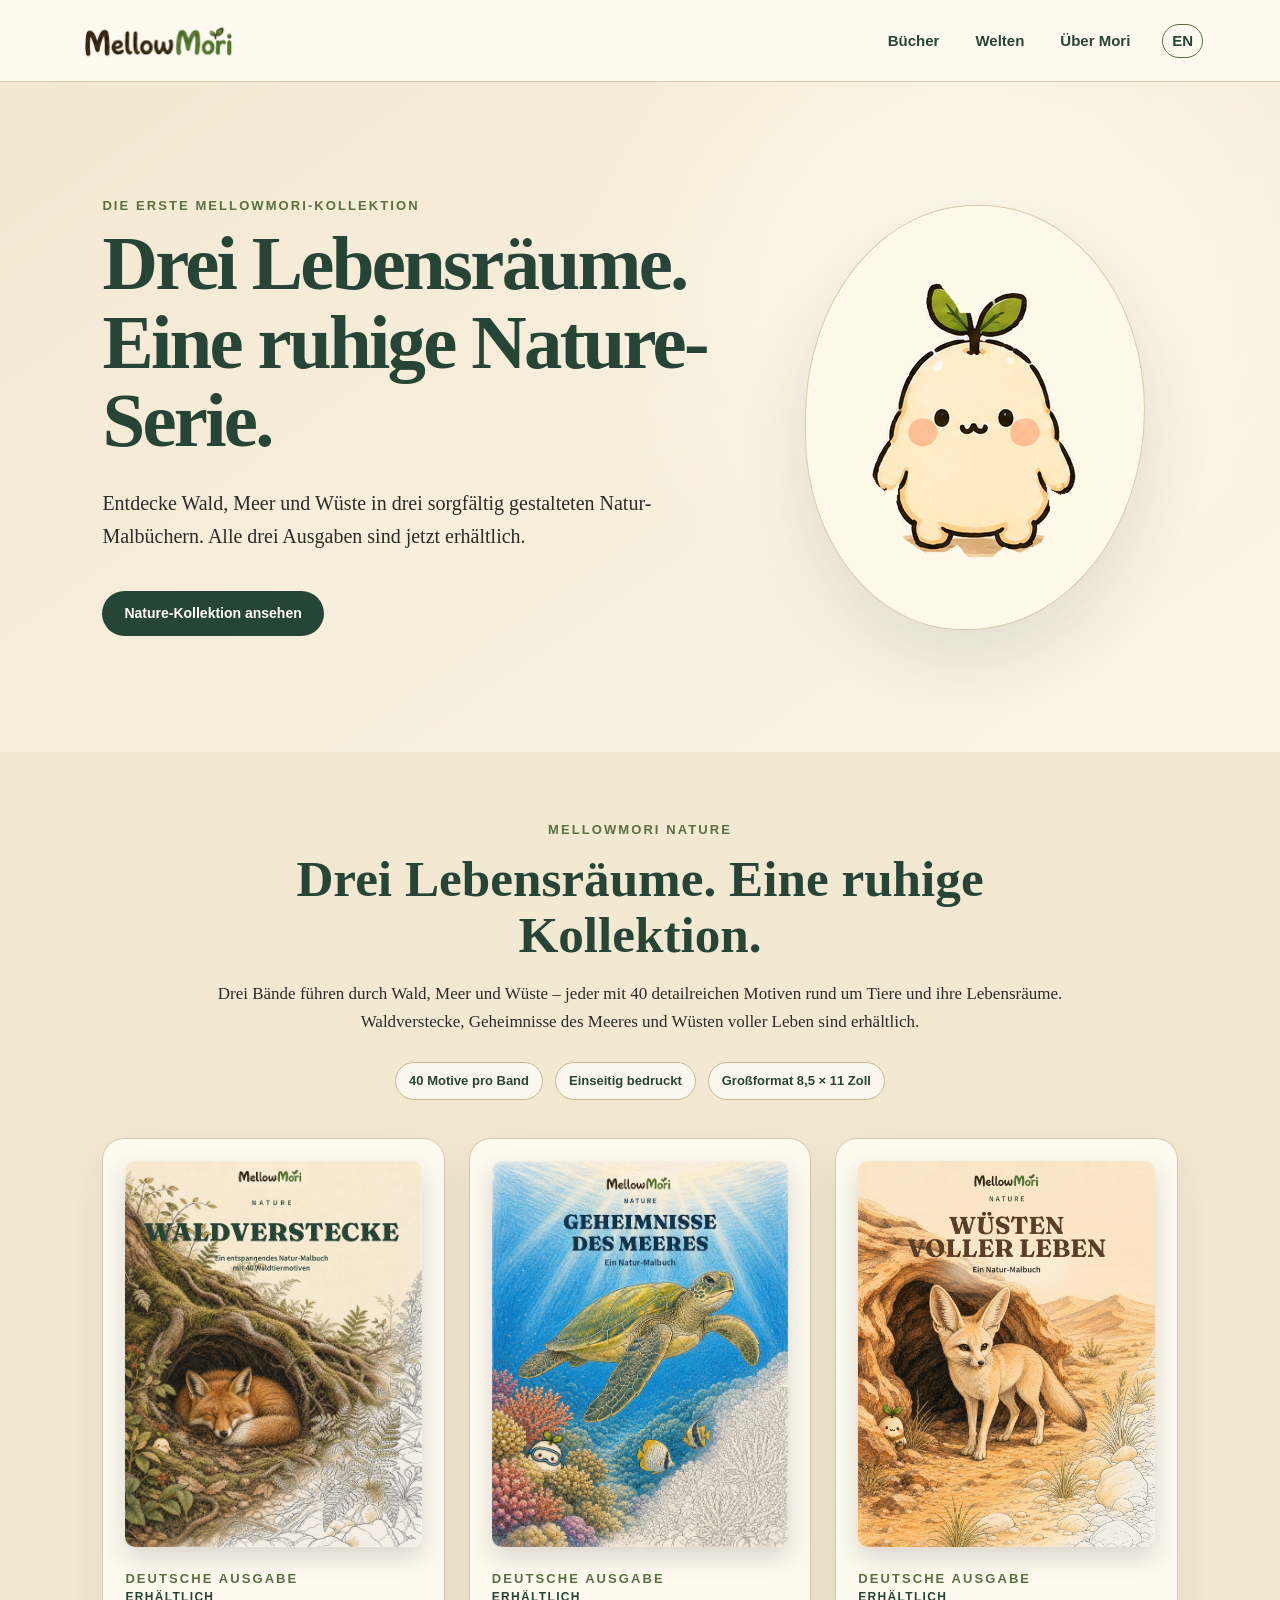
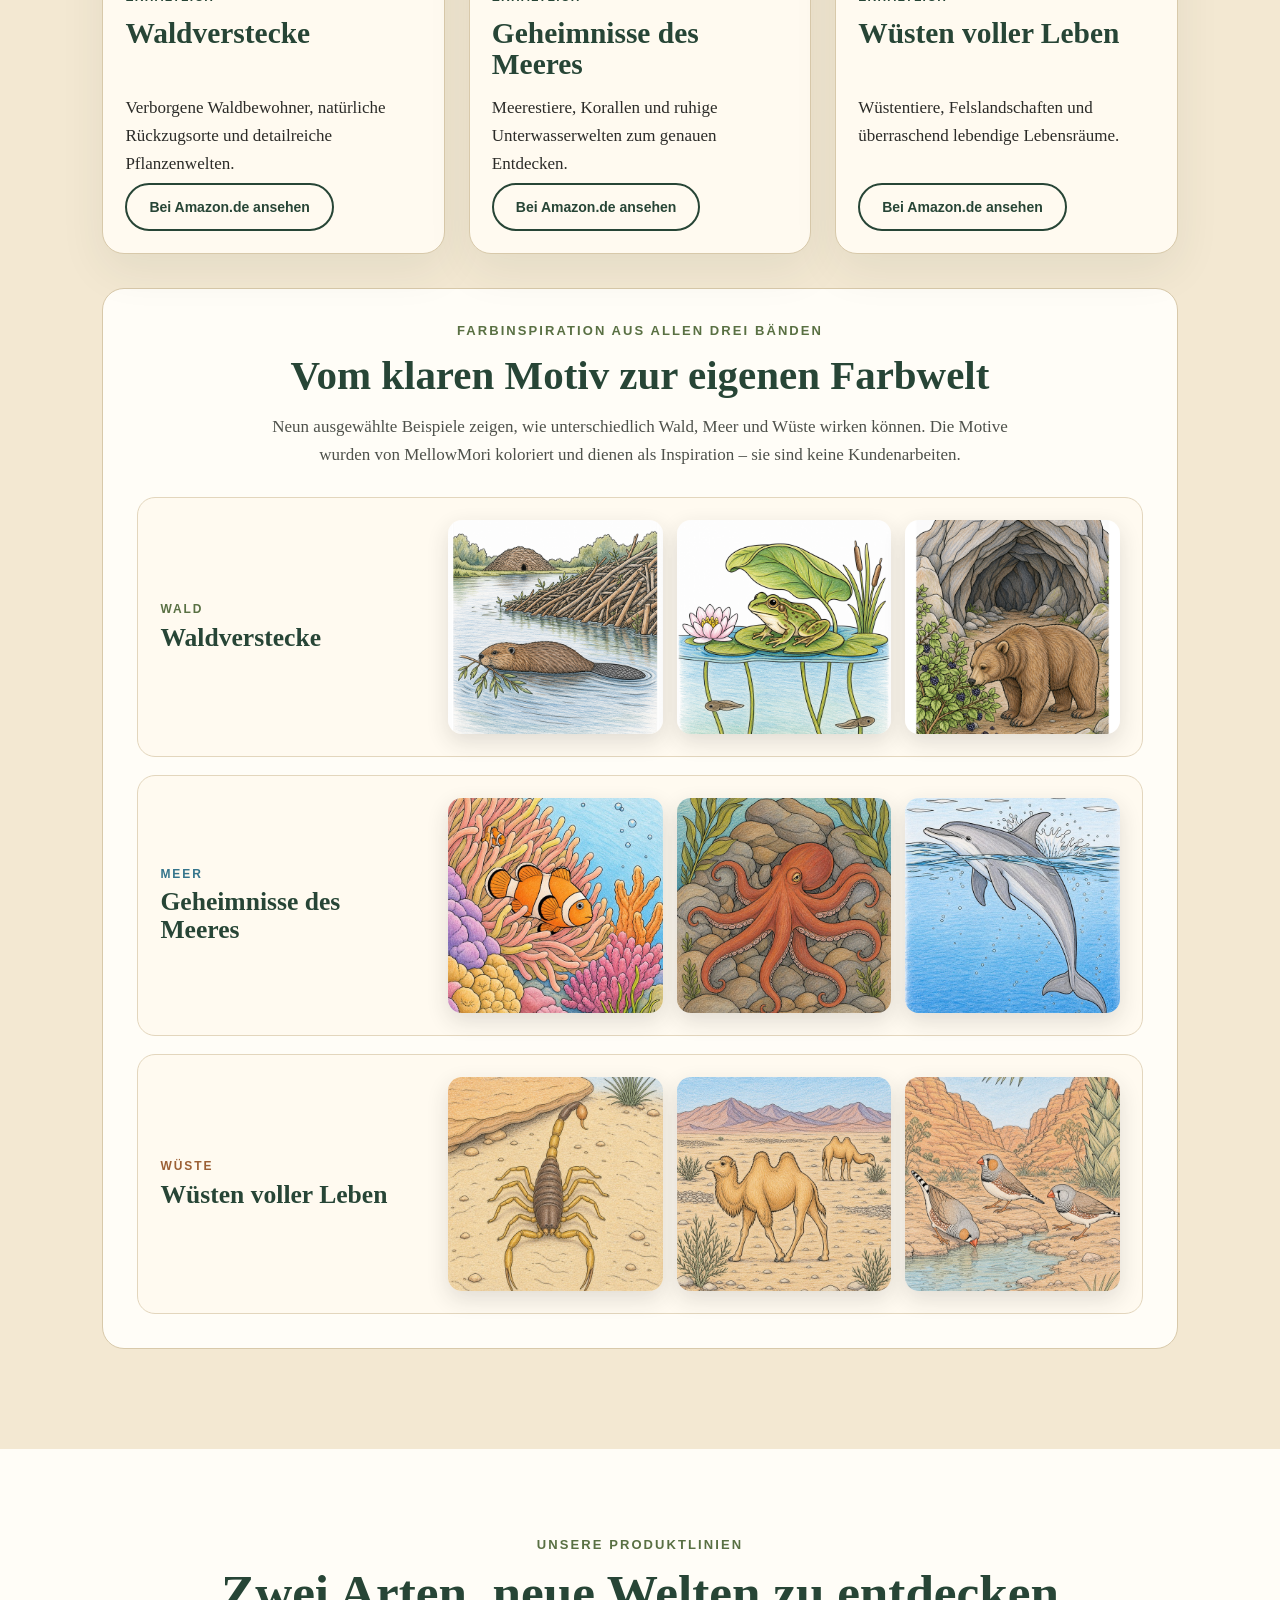
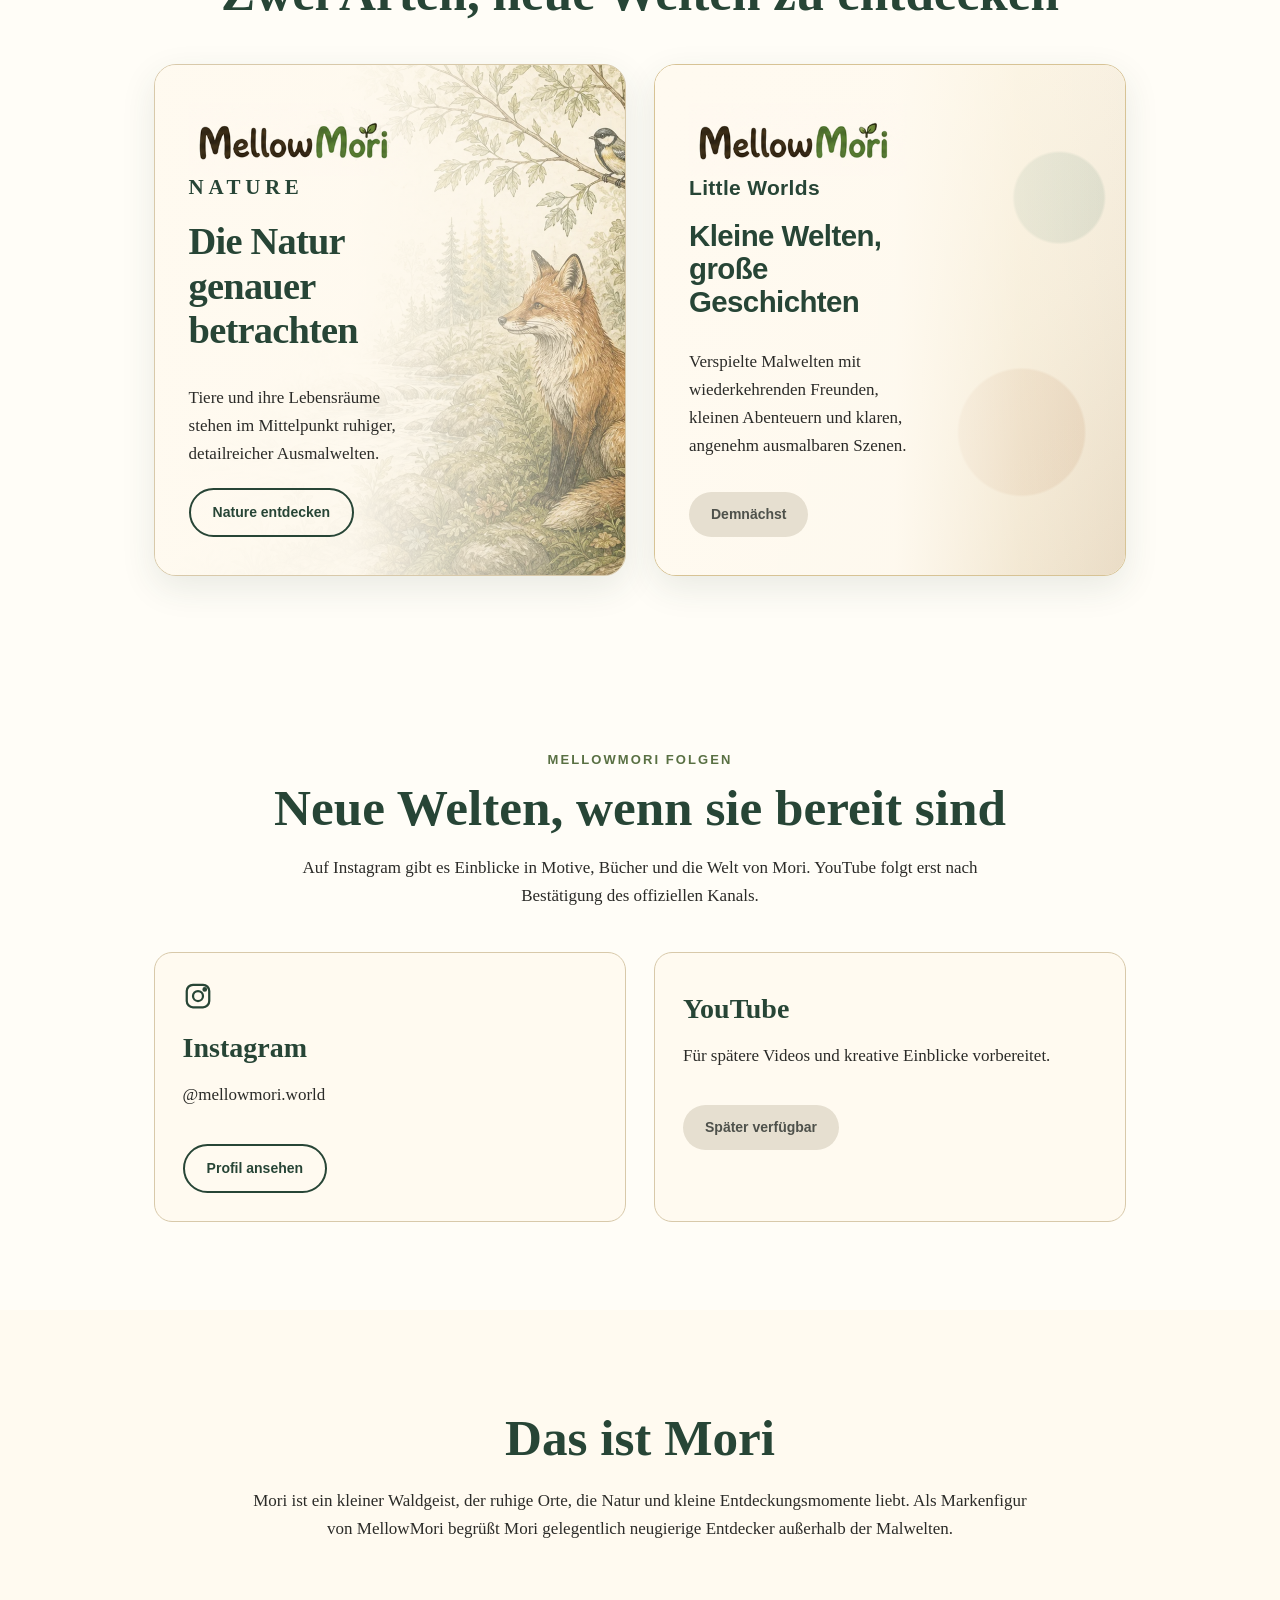
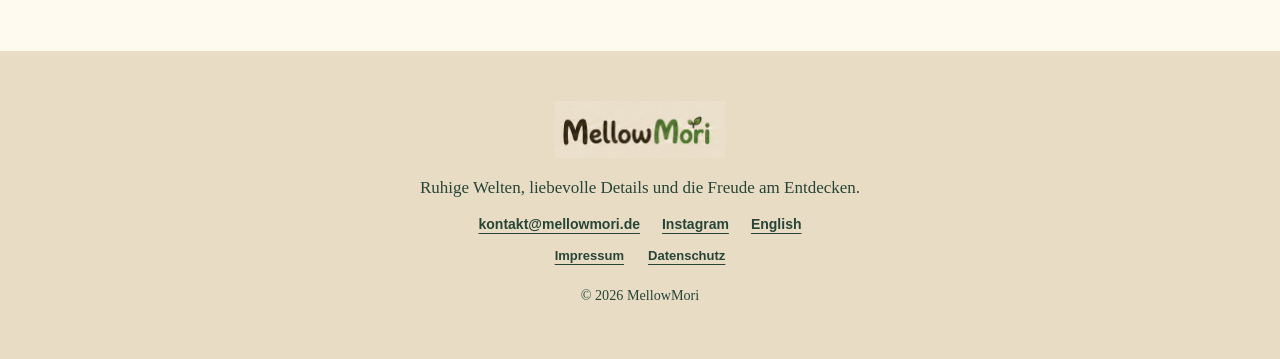
==== commit fb3d2220: "[CF-Pages-Skip] Prepare approved Website V5 for Cloudflare staging" ====
--- a/index.html
+++ b/index.html
@@ -3,37 +3,47 @@
 <head>
   <meta charset="utf-8">
   <meta name="viewport" content="width=device-width, initial-scale=1">
-  <meta name="description" content="Entdecke MellowMori: liebevoll gestaltete Malwelten zwischen Natur, Fantasie und kleinen Geschichten – für unterschiedliche Altersgruppen.">
+  <meta name="description" content="Entdecke MellowMori Nature: drei erhältliche Natur-Malbücher über Wald, Meer und Wüste mit jeweils 40 Motiven.">
   <meta name="theme-color" content="#274536">
   <meta property="og:type" content="website"><meta property="og:site_name" content="MellowMori">
-  <meta property="og:title" content="MellowMori – Ruhige Welten zum Entdecken">
-  <meta property="og:description" content="Liebevoll gestaltete Malwelten zwischen Natur, Fantasie und kleinen Geschichten.">
+  <meta property="og:title" content="MellowMori Nature – Drei Naturwelten zum Ausmalen">
+  <meta property="og:description" content="Wald, Meer und Wüste: eine ruhige Natur-Malbuchkollektion mit drei eigenständigen Lebensräumen.">
   <meta property="og:url" content="https://mellowmori.de/"><meta property="og:locale" content="de_DE"><meta property="og:locale:alternate" content="en_US">
   <link rel="canonical" href="https://mellowmori.de/">
   <link rel="alternate" hreflang="de" href="https://mellowmori.de/"><link rel="alternate" hreflang="en" href="https://mellowmori.de/en/"><link rel="alternate" hreflang="x-default" href="https://mellowmori.de/">
   <link rel="icon" type="image/png" sizes="32x32" href="assets/favicon-32x32.png">
   <link rel="apple-touch-icon" sizes="180x180" href="assets/apple-touch-icon.png">
-  <title>MellowMori – Ruhige Welten zum Entdecken</title>
+  <link rel="preload" as="image" href="assets/mori-hero-clean-v3.png" fetchpriority="high">
+  <title>MellowMori Nature – Natur-Malbücher über Wald, Meer und Wüste</title>
   <link rel="stylesheet" href="styles.css">
+  <script type="application/ld+json">
+  {"@context":"https://schema.org","@graph":[{"@type":"Organization","@id":"https://mellowmori.de/#organization","name":"MellowMori","url":"https://mellowmori.de/","logo":"https://mellowmori.de/assets/mellowmori-wordmark.png","sameAs":["https://www.instagram.com/mellowmori.world/"]},{"@type":"Book","name":"Waldverstecke","subtitle":"Ein Natur-Malbuch","isbn":"9798170823413","url":"https://www.amazon.de/dp/B0HHNV69G1","inLanguage":"de-DE","bookFormat":"https://schema.org/Paperback","author":{"@type":"Person","name":"Mellow Mori"},"publisher":{"@id":"https://mellowmori.de/#organization"}},{"@type":"Book","name":"Geheimnisse des Meeres","subtitle":"Ein Natur-Malbuch","isbn":"9798171202644","url":"https://www.amazon.de/dp/B0HHQNZDX1","inLanguage":"de-DE","bookFormat":"https://schema.org/Paperback","author":{"@type":"Person","name":"Mellow Mori"},"publisher":{"@id":"https://mellowmori.de/#organization"}},{"@type":"Book","name":"Wüsten voller Leben","subtitle":"Ein Natur-Malbuch","isbn":"9798171982157","url":"https://www.amazon.de/dp/B0HHX8S8VP","inLanguage":"de-DE","bookFormat":"https://schema.org/Paperback","author":{"@type":"Person","name":"Mellow Mori"},"publisher":{"@id":"https://mellowmori.de/#organization"}}]}
+  </script>
 </head>
 <body>
   <a class="skip-link" href="#main">Zum Inhalt springen</a>
   <header class="site-header">
     <a class="brand" href="#top" aria-label="MellowMori Startseite"><img src="assets/mellowmori-wordmark.png" width="342" height="115" alt="MellowMori"></a>
-    <nav aria-label="Hauptnavigation"><a href="#lines">Welten</a><a href="#books">Bücher</a><a href="#about">Über Mori</a><a class="language" href="en/#books" lang="en" hreflang="en" aria-label="View the English edition of this book family">EN</a></nav>
+    <nav aria-label="Hauptnavigation"><a href="#books">Bücher</a><a href="#lines">Welten</a><a href="#about">Über Mori</a><a class="language" href="en/#books" lang="en" hreflang="en" aria-label="Englische Website anzeigen">EN</a></nav>
   </header>
   <main id="main">
-    <section class="hero" id="top"><div class="hero-copy"><p class="eyebrow">Durchdachte Malwelten</p><h1>Ruhige Welten.<br>Liebevolle Details.</h1><p>MellowMori verbindet Natur, Fantasie und die Freude am Entdecken in liebevoll gestalteten Malwelten für unterschiedliche Altersgruppen.</p><a class="button" href="#books">Bücher entdecken</a></div><div class="hero-art"><img src="assets/mori-hero-clean-v3.png" width="254" height="320" alt="Mori, der kleine Waldgeist von MellowMori"></div></section>
+    <section class="hero" id="top"><div class="hero-copy"><p class="eyebrow">Die erste MellowMori-Kollektion</p><h1>Drei Lebensräume.<br>Eine ruhige Nature-Serie.</h1><p>Entdecke Wald, Meer und Wüste in drei sorgfältig gestalteten Natur-Malbüchern. Alle drei Ausgaben sind jetzt erhältlich.</p><a class="button" href="#books">Nature-Kollektion ansehen</a></div><div class="hero-art"><img src="assets/mori-hero-clean-v3.png" width="254" height="320" fetchpriority="high" alt="Mori, der kleine Waldgeist von MellowMori"></div></section>
+    <section class="books nature-collection" id="books" aria-labelledby="books-heading" data-product-line="mellowmori-nature" data-locale="de-DE"><div class="section-heading"><p class="eyebrow">MellowMori Nature</p><h2 id="books-heading">Drei Lebensräume. Eine ruhige Kollektion.</h2><p>Drei Bände führen durch Wald, Meer und Wüste – jeder mit 40 detailreichen Motiven rund um Tiere und ihre Lebensräume. Waldverstecke, Geheimnisse des Meeres und Wüsten voller Leben sind erhältlich.</p><ul class="collection-facts" aria-label="Gemeinsame Buchmerkmale"><li>40 Motive pro Band</li><li>Einseitig bedruckt</li><li>Großformat 8,5 × 11 Zoll</li></ul></div>
+      <div class="collection-grid">
+        <article class="collection-card" data-product-family="MM-001" data-locale="de-DE" data-format="paperback" data-visual-state="verified-live" data-asin="B0HHNV69G1"><figure><img src="assets/waldverstecke-de.jpg" width="647" height="844" loading="lazy" decoding="async" alt="Buchcover der deutschen Ausgabe Waldverstecke"></figure><div class="collection-card__copy"><p class="edition">Deutsche Ausgabe</p><p class="availability">Erhältlich</p><h3>Waldverstecke</h3><p class="collection-card__summary">Verborgene Waldbewohner, natürliche Rückzugsorte und detailreiche Pflanzenwelten.</p><a class="secondary-link collection-card__cta" href="https://www.amazon.de/dp/B0HHNV69G1" rel="noopener noreferrer" aria-label="Waldverstecke bei Amazon.de ansehen">Bei Amazon.de ansehen</a></div></article>
+        <article class="collection-card" data-product-family="MM-002" data-locale="de-DE" data-format="paperback" data-visual-state="verified-live" data-asin="B0HHQNZDX1"><figure><img src="assets/mm002-cover-de.webp" width="647" height="844" loading="lazy" decoding="async" alt="Buchcover der deutschen Ausgabe Geheimnisse des Meeres"></figure><div class="collection-card__copy"><p class="edition">Deutsche Ausgabe</p><p class="availability">Erhältlich</p><h3>Geheimnisse des Meeres</h3><p class="collection-card__summary">Meerestiere, Korallen und ruhige Unterwasserwelten zum genauen Entdecken.</p><a class="secondary-link collection-card__cta" href="https://www.amazon.de/dp/B0HHQNZDX1" rel="noopener noreferrer" aria-label="Geheimnisse des Meeres bei Amazon.de ansehen">Bei Amazon.de ansehen</a></div></article>
+        <article class="collection-card" data-product-family="MM-003" data-locale="de-DE" data-format="paperback" data-visual-state="verified-public-storefront" data-asin="B0HHX8S8VP" data-source-version="MM003-V6"><figure><img src="assets/mm003-cover-de-v6-owner-review.webp" width="1020" height="1330" loading="lazy" decoding="async" alt="Buchcover der deutschen Ausgabe Wüsten voller Leben"></figure><div class="collection-card__copy"><p class="edition">Deutsche Ausgabe</p><p class="availability">Erhältlich</p><h3>Wüsten voller Leben</h3><p class="collection-card__summary">Wüstentiere, Felslandschaften und überraschend lebendige Lebensräume.</p><a class="secondary-link collection-card__cta" href="https://www.amazon.de/dp/B0HHX8S8VP" rel="noopener noreferrer" aria-label="Wüsten voller Leben bei Amazon.de ansehen">Bei Amazon.de ansehen</a></div></article>
+      </div>
+      <section class="inspiration-gallery" aria-labelledby="inspiration-heading"><div class="inspiration-heading"><p class="edition">Farbinspiration aus allen drei Bänden</p><h3 id="inspiration-heading">Vom klaren Motiv zur eigenen Farbwelt</h3><p>Neun ausgewählte Beispiele zeigen, wie unterschiedlich Wald, Meer und Wüste wirken können. Die Motive wurden von MellowMori koloriert und dienen als Inspiration – sie sind keine Kundenarbeiten.</p></div><div class="inspiration-books">
+        <article class="inspiration-book"><div class="inspiration-book__copy"><p class="inspiration-habitat">Wald</p><h4>Waldverstecke</h4></div><div class="preview-grid" aria-label="Drei MellowMori-Farbinspirationen aus Waldverstecke"><img src="assets/mm001-preview-beaver.png" width="600" height="600" loading="lazy" decoding="async" alt="Von MellowMori kolorierter Biber an einem natürlichen Damm"><img src="assets/mm001-preview-frog.png" width="600" height="600" loading="lazy" decoding="async" alt="Von MellowMori kolorierter Frosch auf Seerosenblättern"><img src="assets/mm001-preview-bear.png" width="600" height="600" loading="lazy" decoding="async" alt="Von MellowMori kolorierter Braunbär an einer felsigen Höhle"></div></article>
+        <article class="inspiration-book"><div class="inspiration-book__copy"><p class="inspiration-habitat inspiration-habitat--sea">Meer</p><h4>Geheimnisse des Meeres</h4></div><div class="preview-grid" aria-label="Drei MellowMori-Farbinspirationen aus Geheimnisse des Meeres"><img src="assets/mm002-preview-clownfish.jpg" width="600" height="600" loading="lazy" decoding="async" alt="Von MellowMori kolorierter Clownfisch zwischen farbigen Korallen"><img src="assets/mm002-preview-octopus.jpg" width="600" height="600" loading="lazy" decoding="async" alt="Von MellowMori kolorierter Oktopus in einer felsigen Unterwasserwelt"><img src="assets/mm002-preview-dolphin.jpg" width="600" height="600" loading="lazy" decoding="async" alt="Von MellowMori kolorierter Delfin im offenen Meer"></div></article>
+        <article class="inspiration-book"><div class="inspiration-book__copy"><p class="inspiration-habitat inspiration-habitat--desert">Wüste</p><h4>Wüsten voller Leben</h4></div><div class="preview-grid" aria-label="Drei MellowMori-Farbinspirationen aus Wüsten voller Leben"><img src="assets/mm003-preview-deathstalker.jpg" width="600" height="600" loading="lazy" decoding="async" alt="Von MellowMori kolorierter Skorpion vor einem natürlichen Wüstenfelsen"><img src="assets/mm003-preview-bactrian-camels.jpg" width="600" height="600" loading="lazy" decoding="async" alt="Von MellowMori kolorierte wilde Trampeltiere in einer weiten Wüstenlandschaft"><img src="assets/mm003-preview-zebra-finches.jpg" width="600" height="600" loading="lazy" decoding="async" alt="Von MellowMori kolorierte Zebrafinken an einer Wasserstelle im Palm Valley"></div></article>
+      </div></section>
+    </section>
     <section class="product-lines" id="lines" aria-labelledby="lines-heading"><p class="eyebrow">Unsere Produktlinien</p><h2 id="lines-heading">Zwei Arten, neue Welten zu entdecken</h2><div class="line-grid">
       <article class="line-card line-card--nature"><div class="line-card__content"><img class="line-card__wordmark" src="assets/mellowmori-wordmark.png" width="342" height="115" alt="MellowMori"><p class="line-name line-name--nature">Nature</p><h3>Die Natur genauer betrachten</h3><p>Tiere und ihre Lebensräume stehen im Mittelpunkt ruhiger, detailreicher Ausmalwelten.</p><a class="secondary-link" href="#books">Nature entdecken</a></div></article>
-      <article class="line-card line-card--little-worlds"><div class="line-card__content"><img class="line-card__wordmark" src="assets/mellowmori-wordmark.png" width="342" height="115" alt="MellowMori"><p class="line-name line-name--little-worlds">Little Worlds</p><h3>Kleine Welten, große Geschichten</h3><p>Eine zukünftige Produktlinie für fantasievolle Miniaturwelten. Ein konkreter Titel wurde noch nicht zur Veröffentlichung angekündigt.</p><span class="unavailable">Demnächst</span></div></article>
+      <article class="line-card line-card--little-worlds"><div class="line-card__content"><img class="line-card__wordmark" src="assets/mellowmori-wordmark.png" width="342" height="115" alt="MellowMori"><p class="line-name line-name--little-worlds">Little Worlds</p><h3>Kleine Welten, große Geschichten</h3><p>Verspielte Malwelten mit wiederkehrenden Freunden, kleinen Abenteuern und klaren, angenehm ausmalbaren Szenen.</p><span class="unavailable">Demnächst</span></div></article>
     </div></section>
-    <section class="nature" id="nature"><p class="eyebrow">MellowMori Nature</p><h2>Von der lebendigen Welt inspiriert</h2><p>Glaubwürdige Tiere, natürliche Lebensräume und atmosphärische Szenen laden dazu ein, genauer hinzusehen und im eigenen Tempo zu gestalten.</p></section>
-    <section class="books" id="books" aria-labelledby="books-heading" data-product-family="MM-001" data-locale="de-DE"><div class="section-heading"><p class="eyebrow">Jetzt zuerst entdecken</p><h2 id="books-heading">Waldverstecke</h2><p>MM‑001 eröffnet MellowMori Nature mit 40 originalen Waldmotiven – ruhig komponiert, naturverbunden und mit viel Raum für die eigene Farbwelt.</p></div>
-      <article class="book-card" data-product-family="MM-001" data-locale="de-DE" data-format="paperback"><img src="assets/waldverstecke-de.jpg" width="647" height="844" loading="lazy" decoding="async" alt="Buchcover von Waldverstecke"><div><p class="edition">Deutsche Ausgabe</p><h3>Waldverstecke</h3><p>Ein entspannendes Natur-Malbuch mit 40 Waldtiermotiven</p><span class="unavailable" aria-label="Händlerlink für die deutsche Ausgabe noch nicht verfügbar">Demnächst verfügbar</span></div></article>
-      <div class="book-details"><div><p class="edition">Im Buch</p><h3>Ruhige Waldmomente zum Ausmalen</h3><ul><li>40 originale Waldillustrationen</li><li>Naturgetreue Tiere und Lebensräume</li><li>Einseitig bedruckte Ausmalseiten mit leerer Rückseite</li></ul></div><div class="preview-grid" aria-label="Kolorierte Einblicke in Waldverstecke"><img src="assets/mm001-preview-beaver.png" width="600" height="600" loading="lazy" decoding="async" alt="Kolorierter Biber an einem natürlichen Damm"><img src="assets/mm001-preview-frog.png" width="600" height="600" loading="lazy" decoding="async" alt="Kolorierter Frosch auf Seerosenblättern"><img src="assets/mm001-preview-bear.png" width="600" height="600" loading="lazy" decoding="async" alt="Kolorierter Braunbär an einer felsigen Höhle"></div></div>
-    </section>
-    <section class="coming-soon" aria-labelledby="mm002-heading" data-product-family="MM-002" data-locale="de-DE" data-format="paperback"><p class="eyebrow">MellowMori Nature · MM‑002</p><span class="status-pill">Demnächst</span><h2 id="mm002-heading">Geheimnisse des Meeres</h2><p>Die nächste Nature-Welt richtet den Blick unter die Meeresoberfläche. Weitere Produktdetails und ein Veröffentlichungstermin werden erst nach ihrer Freigabe ergänzt.</p></section>
     <section class="social" aria-labelledby="social-heading"><p class="eyebrow">MellowMori folgen</p><h2 id="social-heading">Neue Welten, wenn sie bereit sind</h2><p>Auf Instagram gibt es Einblicke in Motive, Bücher und die Welt von Mori. YouTube folgt erst nach Bestätigung des offiziellen Kanals.</p><div class="social-grid"><a class="social-card" href="https://www.instagram.com/mellowmori.world/" rel="me"><svg class="social-icon" viewBox="0 0 24 24" aria-hidden="true"><rect x="3" y="3" width="18" height="18" rx="5"></rect><circle cx="12" cy="12" r="4"></circle><circle cx="17.4" cy="6.7" r="1"></circle></svg><h3>Instagram</h3><p>@mellowmori.world</p><span class="secondary-link">Profil ansehen</span></a><article><h3>YouTube</h3><p>Für spätere Videos und kreative Einblicke vorbereitet.</p><span class="unavailable">Später verfügbar</span></article></div></section>
     <section class="about" id="about"><h2>Das ist Mori</h2><p>Mori ist ein kleiner Waldgeist, der ruhige Orte, die Natur und kleine Entdeckungsmomente liebt. Als Markenfigur von MellowMori begrüßt Mori gelegentlich neugierige Entdecker außerhalb der Malwelten.</p></section>
   </main>
--- a/styles.css
+++ b/styles.css
@@ -1,11 +1,12 @@
 :root { --cream:#f3e8d2; --paper:#fffaf0; --forest:#274536; --moss:#597043; --gold:#d7ad55; --ink:#2b2b28; --line:#d8c9aa; }
 * { box-sizing:border-box; }
 html { scroll-behavior:smooth; }
+section[id] { scroll-margin-top:112px; }
 body { margin:0; max-width:100vw; overflow-x:hidden; background:var(--paper); color:var(--ink); font:17px/1.65 Georgia,serif; }
 img { max-width:100%; height:auto; display:block; }
 a:focus-visible { outline:3px solid var(--gold); outline-offset:4px; }
-.skip-link { position:fixed; top:8px; left:8px; z-index:20; padding:10px 14px; background:var(--forest); color:#fff; transform:translateY(-160%); }
-.skip-link:focus { transform:none; }
+.skip-link { position:fixed; top:8px; left:-9999px; z-index:20; padding:10px 14px; background:var(--forest); color:#fff; }
+.skip-link:focus { left:8px; }
 .site-header { min-height:82px; padding:12px clamp(20px,6vw,90px); display:flex; align-items:center; justify-content:space-between; gap:28px; background:rgba(255,250,240,.96); border-bottom:1px solid var(--line); position:sticky; top:0; z-index:5; }
 .brand { flex:0 0 auto; }
 .brand img, footer img { width:170px; }
@@ -27,19 +28,64 @@
 .nature, .coming-soon, .about, .product-lines, .social { padding:88px clamp(24px,12vw,190px); text-align:center; }
 .nature h2, .coming-soon h2, .about h2, .product-lines>h2, .section-heading h2, .social h2 { margin:.25em 0; color:var(--forest); font-size:clamp(34px,4vw,56px); line-height:1.1; }
 .nature p:last-child, .coming-soon p:last-child, .about p { max-width:800px; margin:20px auto; }
-.books { padding:70px clamp(24px,8vw,130px) 100px; display:grid; grid-template-columns:repeat(2,minmax(0,1fr)); gap:34px; background:var(--cream); }
-.section-heading { grid-column:1/-1; max-width:820px; margin:0 auto 18px; text-align:center; }
+.habitat-strip { display:flex; justify-content:center; flex-wrap:wrap; gap:10px; margin:30px auto 0; }
+.habitat-strip span { display:inline-flex; align-items:center; gap:10px; padding:9px 16px; border:1px solid var(--line); border-radius:999px; background:#fffdf7; color:var(--forest); font:700 12px/1 Arial,sans-serif; letter-spacing:.11em; text-transform:uppercase; }
+.habitat-strip span::before { content:""; width:9px; height:9px; border-radius:50%; background:var(--moss); box-shadow:inset 0 0 0 2px rgba(255,255,255,.45); }
+.habitat-strip span:nth-child(2)::before { background:#43839a; }
+.habitat-strip span:nth-child(3)::before { background:#c47d3c; }
+.books { padding:70px clamp(24px,8vw,130px) 100px; background:var(--cream); }
+.section-heading { max-width:900px; margin:0 auto 18px; text-align:center; }
 .books>* { min-width:0; }
 .section-heading>p:last-child { margin:16px auto 0; }
-.book-card { display:grid; grid-template-columns:minmax(160px,42%) 1fr; gap:30px; align-items:center; padding:28px; background:var(--paper); border:1px solid var(--line); border-radius:22px; box-shadow:0 16px 45px rgba(39,69,54,.08); }
-.books>.book-card:only-of-type { grid-column:1/-1; width:min(100%,920px); justify-self:center; }
-.book-card>img { box-shadow:0 10px 24px rgba(43,43,40,.18); }
-.book-card h3 { margin:.35em 0; color:var(--forest); font-size:32px; line-height:1.05; }
-.book-details { grid-column:1/-1; display:grid; grid-template-columns:minmax(240px,.7fr) minmax(0,1.3fr); gap:40px; align-items:center; margin-top:16px; padding:34px; border-radius:22px; background:#fffdf7; border:1px solid var(--line); }
+.collection-facts { display:flex; justify-content:center; flex-wrap:wrap; gap:8px 12px; margin:26px auto 0; padding:0; color:var(--forest); font:700 13px/1.35 Arial,sans-serif; list-style:none; }
+.collection-facts li { padding:9px 13px; border:1px solid #cbb893; border-radius:999px; background:rgba(255,253,247,.75); }
+.collection-grid { display:grid; grid-template-columns:repeat(3,minmax(0,1fr)); gap:24px; width:min(100%,1200px); margin:38px auto 0; }
+.collection-card { min-width:0; display:flex; flex-direction:column; padding:22px; background:var(--paper); border:1px solid var(--line); border-radius:22px; box-shadow:0 16px 45px rgba(39,69,54,.08); }
+.collection-card figure { margin:0 0 24px; }
+.collection-card figure img { width:100%; aspect-ratio:647/844; object-fit:cover; border-radius:10px; box-shadow:0 10px 24px rgba(43,43,40,.18); }
+.collection-card__copy { display:flex; flex:1; flex-direction:column; align-items:flex-start; }
+.collection-card h3 { min-height:2.1em; margin:.35em 0; color:var(--forest); font-size:clamp(26px,2.3vw,34px); line-height:1.05; overflow-wrap:anywhere; }
+.collection-card__copy>p:not(.edition) { margin:.25em 0; }
+.collection-card__summary { min-height:3.35em; }
+.availability { color:var(--forest); font:700 12px/1.2 Arial,sans-serif; letter-spacing:.11em; text-transform:uppercase; }
+.availability--soon { color:#8a5e37; }
+.collection-card__features { display:flex; flex-wrap:wrap; gap:5px 12px; margin:14px 0 0; padding:0; color:#4e514b; font:600 13px/1.35 Arial,sans-serif; list-style:none; }
+.collection-card__features li:not(:last-child)::after { content:"·"; margin-left:12px; color:#9b7650; }
+.collection-card .unavailable, .collection-card .status-pill { margin-top:auto; }
+.collection-card__cta { margin-top:auto; }
+.collection-card--preview h3 { margin-top:calc(.35em + 23px); }
+.collection-card__status { display:flex; align-items:center; gap:9px; margin:auto 0 0; padding-top:22px; color:#6d523d; font:700 13px/1.2 Arial,sans-serif; letter-spacing:.08em; text-transform:uppercase; }
+.collection-card__status span { width:8px; height:8px; border-radius:50%; background:#b87339; }
+.collection-card--coming-soon { border-style:dashed; border-color:#ba9a69; background:#fbf6ea; }
+.collection-card--preview figure img { box-shadow:0 10px 24px rgba(103,67,34,.18); }
+.collection-card__placeholder { position:relative; isolation:isolate; display:flex; aspect-ratio:647/844; flex-direction:column; align-items:center; justify-content:center; overflow:hidden; margin:0 0 24px; padding:38px 24px; border:1px solid #cabc9f; border-radius:10px; background:radial-gradient(circle at 78% 18%,rgba(215,173,85,.35) 0 8%,transparent 9%),linear-gradient(155deg,#fffaf0 8%,#e7ead9 56%,#d4dbc4 100%); color:var(--forest); text-align:center; box-shadow:0 10px 24px rgba(43,43,40,.12); }
+.collection-card__placeholder::before, .collection-card__placeholder::after { content:""; position:absolute; z-index:-1; width:145%; border:1px solid rgba(89,112,67,.22); border-radius:50%; }
+.collection-card__placeholder::before { height:54%; left:-74%; bottom:-10%; transform:rotate(12deg); }
+.collection-card__placeholder::after { height:44%; right:-78%; bottom:5%; transform:rotate(-10deg); }
+.placeholder-wordmark { width:min(72%,210px); margin:0 0 8px; }
+.placeholder-line { font:600 clamp(16px,1.6vw,20px)/1.1 Georgia,"Times New Roman",serif; letter-spacing:.22em; text-transform:uppercase; }
+.placeholder-message { max-width:230px; margin-top:34px; font:700 clamp(24px,2.2vw,32px)/1.12 Georgia,serif; }
+.collection-card--provisional { border-style:dashed; background:#fff8e9; }
+.collection-card .status-pill--light { border-color:#9b7650; background:#f0e1c3; color:#563c2e; }
+.candidate-note { width:min(100%,900px); margin:24px auto 0; padding:14px 18px; border-left:4px solid #9b6745; background:#fff6e5; color:#4f3d32; }
+.book-details { display:grid; grid-template-columns:minmax(240px,.7fr) minmax(0,1.3fr); gap:40px; align-items:center; width:min(100%,1200px); margin:34px auto 0; padding:34px; border-radius:22px; background:#fffdf7; border:1px solid var(--line); }
 .book-details h3 { margin:.35em 0; color:var(--forest); font-size:30px; line-height:1.15; }
+.book-details__inspiration { min-width:0; }
+.inspiration-note { max-width:440px; margin:.6em 0 1em; color:#4e514b; font-size:15px; }
 .book-details ul { padding-left:1.2em; }
 .preview-grid { display:grid; grid-template-columns:repeat(3,minmax(0,1fr)); gap:14px; }
 .preview-grid img { width:100%; border-radius:14px; box-shadow:0 8px 22px rgba(43,43,40,.14); }
+.inspiration-gallery { width:min(100%,1200px); margin:34px auto 0; padding:34px; border:1px solid var(--line); border-radius:22px; background:#fffdf7; }
+.inspiration-heading { max-width:780px; margin:0 auto 28px; text-align:center; }
+.inspiration-heading h3 { margin:.35em 0; color:var(--forest); font-size:clamp(30px,3.2vw,44px); line-height:1.1; }
+.inspiration-heading>p:last-child { margin:12px auto 0; color:#4e514b; }
+.inspiration-books { display:grid; gap:18px; }
+.inspiration-book { display:grid; grid-template-columns:minmax(260px,.52fr) minmax(0,1.48fr); gap:28px; align-items:center; padding:22px; border:1px solid #e3d6bd; border-radius:18px; background:var(--paper); }
+.inspiration-book__copy { min-width:0; }
+.inspiration-book h4 { margin:.28em 0 0; color:var(--forest); font-size:clamp(24px,2vw,30px); line-height:1.08; overflow-wrap:normal; }
+.inspiration-habitat { margin:0; color:var(--moss); font:700 12px/1.2 Arial,sans-serif; letter-spacing:.16em; text-transform:uppercase; }
+.inspiration-habitat--sea { color:#34748b; }
+.inspiration-habitat--desert { color:#9b6035; }
 .unavailable { background:#e6dfd0; color:#4e514b; }
 .secondary-link { border:2px solid var(--forest); color:var(--forest); text-decoration:none; }
 .secondary-link:hover { background:var(--forest); color:#fff; }
@@ -51,8 +97,8 @@
 .line-card::before { z-index:-2; background-image:var(--line-card-art); background-repeat:no-repeat; background-size:cover; background-position:63% center; }
 .line-card::after { z-index:-1; background:linear-gradient(90deg,rgba(255,250,240,.99) 0%,rgba(255,250,240,.96) 42%,rgba(255,250,240,.66) 66%,rgba(255,250,240,.1) 100%); }
 .line-card--nature { --line-card-art:url("assets/worlds/mellowmori-nature-card-background.webp"); }
-.line-card--little-worlds { --line-card-art:url("assets/worlds/mellowmori-little-worlds-card-background.webp"); border-color:#d7c395; }
-.line-card--little-worlds::after { background:linear-gradient(90deg,rgba(255,250,240,.99) 0%,rgba(255,250,240,.96) 44%,rgba(255,247,226,.66) 68%,rgba(255,244,211,.08) 100%); }
+.line-card--little-worlds { --line-card-art:radial-gradient(circle at 78% 72%,rgba(190,139,95,.20) 0 12%,transparent 12.5%),radial-gradient(circle at 86% 26%,rgba(104,145,125,.18) 0 8%,transparent 8.5%),linear-gradient(145deg,#fffaf0 0%,#f3ead9 62%,#e9dbc5 100%); border-color:#d7c395; }
+.line-card--little-worlds::after { background:linear-gradient(90deg,rgba(255,250,240,.99) 0%,rgba(255,250,240,.94) 51%,rgba(255,247,226,.38) 78%,rgba(255,244,211,.04) 100%); }
 .line-card__content { min-height:510px; display:flex; flex-direction:column; align-items:flex-start; width:min(64%,430px); padding:38px 34px; }
 .line-card__wordmark { display:block; width:clamp(168px,18vw,218px); height:auto; margin:0 0 2px; object-fit:contain; object-position:left center; }
 .line-card .secondary-link, .line-card .unavailable { align-self:flex-start; margin-top:auto; }
@@ -60,11 +106,14 @@
 .line-card--nature h3 { font-family:Georgia,serif; font-size:clamp(30px,3vw,40px); letter-spacing:-.02em; }
 .line-name { color:var(--forest); }
 .line-name--nature { margin:-2px 0 5px; font:600 clamp(17px,1.7vw,21px)/1.1 Georgia,"Times New Roman",serif; letter-spacing:.22em; text-transform:uppercase; }
-.line-name--little-worlds { margin:-2px 0 5px; font:700 clamp(30px,3.2vw,42px)/1.02 "Trebuchet MS","Avenir Next Rounded","Arial Rounded MT Bold",Arial,sans-serif; letter-spacing:-.035em; }
+.line-name--little-worlds { margin:-2px 0 5px; font:700 clamp(17px,1.7vw,21px)/1.1 "Trebuchet MS","Avenir Next Rounded","Arial Rounded MT Bold",Arial,sans-serif; letter-spacing:.015em; }
 .line-card--little-worlds h3 { margin:.55em 0 .4em; font:700 clamp(25px,2.3vw,32px)/1.12 "Trebuchet MS","Avenir Next Rounded","Arial Rounded MT Bold",Arial,sans-serif; letter-spacing:-.02em; }
 .coming-soon { background:var(--forest); color:#f8f0df; }
 .coming-soon h2, .coming-soon .eyebrow { color:#fff2c4; }
-.coming-soon>p:last-child { max-width:760px; margin:18px auto 0; }
+.coming-soon-layout { width:min(100%,980px); margin:0 auto; display:grid; grid-template-columns:minmax(220px,360px) minmax(0,1fr); gap:clamp(36px,7vw,84px); align-items:center; text-align:left; }
+.coming-soon-visual { margin:0; justify-self:center; }
+.coming-soon-visual img { width:min(100%,330px); border-radius:16px; box-shadow:0 20px 48px rgba(0,0,0,.3); }
+.coming-soon-copy>p:last-child { max-width:620px; margin:18px 0 0; }
 .status-pill { display:inline-block; margin:22px 0 6px; padding:8px 13px; border:1px solid rgba(255,242,196,.45); border-radius:999px; color:#fff2c4; font:700 12px/1 Arial,sans-serif; letter-spacing:.12em; text-transform:uppercase; }
 .social { background:#fffdf7; }
 .social>p:not(.eyebrow) { max-width:760px; margin:18px auto; }
@@ -97,14 +146,17 @@
   .hero { grid-template-columns:1fr; text-align:center; padding-top:55px; }
   .hero-copy>p:not(.eyebrow) { margin-left:auto; margin-right:auto; }
   .hero-art { width:min(100%,260px); padding:24px; }
-  .books { grid-template-columns:1fr; }
+  .collection-grid { grid-template-columns:repeat(2,minmax(0,1fr)); }
   .line-grid, .social-grid { grid-template-columns:1fr; }
   .line-card, .line-card__content { min-height:470px; }
   .line-card__content { width:min(62%,460px); }
-  .book-card { grid-template-columns:150px 1fr; }
   .book-details { grid-template-columns:1fr; }
+  .inspiration-book { grid-template-columns:1fr; gap:16px; }
+  .inspiration-book__copy { text-align:center; }
+  .coming-soon-layout { grid-template-columns:minmax(180px,280px) minmax(0,1fr); gap:34px; }
 }
 @media(max-width:560px) {
+  section[id] { scroll-margin-top:16px; }
   .site-header { position:static; display:block; width:100%; padding-left:12px; padding-right:12px; text-align:center; }
   .brand img { margin:0 auto; }
   .site-header nav { width:100%; justify-content:center; max-width:none; margin-top:12px; gap:10px 12px; }
@@ -113,10 +165,22 @@
   .hero-copy { min-width:0; width:100%; }
   .hero h1 { font-size:32px; overflow-wrap:anywhere; }
   .hero-copy p { overflow-wrap:anywhere; }
-  .book-card { grid-template-columns:1fr; text-align:center; }
-  .book-card>img { width:190px; margin:auto; }
+  .collection-grid { grid-template-columns:1fr; }
+  .collection-card { padding:20px; }
+  .collection-card__copy { align-items:center; text-align:center; }
+  .collection-card h3 { min-height:0; }
+  .collection-card__summary { min-height:0; }
+  .collection-card figure { width:min(100%,260px); margin-left:auto; margin-right:auto; }
+  .collection-card__placeholder { width:min(100%,260px); margin-left:auto; margin-right:auto; }
   .book-details { padding:24px; text-align:left; }
-  .preview-grid { gap:8px; }
+  .book-details { overflow:hidden; }
+  .preview-grid { display:grid; grid-template-columns:1fr; gap:14px; overflow:visible; padding:2px; }
+  .preview-grid img { width:min(100%,260px); max-width:260px; justify-self:center; }
+  .inspiration-gallery { padding:24px 18px; }
+  .inspiration-book { padding:20px 14px; }
+  .coming-soon-layout { grid-template-columns:1fr; text-align:center; }
+  .coming-soon-visual img { width:min(72vw,300px); }
+  .coming-soon-copy>p:last-child { margin-left:auto; margin-right:auto; }
   .line-card { min-height:520px; }
   .line-card::before { background-position:58% center; }
   .line-card::after, .line-card--little-worlds::after { background:linear-gradient(180deg,rgba(255,250,240,.99) 0%,rgba(255,250,240,.97) 47%,rgba(255,250,240,.7) 67%,rgba(255,250,240,.08) 100%); }
@@ -125,4 +189,9 @@
   .line-card__content>p:not(.edition):not(.line-name) { max-width:92%; }
   .legal-shell { width:min(100% - 40px,820px); padding:60px 0 80px; }
 }
+@media(max-width:360px) {
+  .books { padding-left:12px; padding-right:12px; }
+  .book-details, .inspiration-gallery { padding:10px; }
+  .inspiration-book { padding:10px; }
+}
 @media(prefers-reduced-motion:reduce) { html { scroll-behavior:auto; } *,*::before,*::after { animation-duration:.01ms!important; animation-iteration-count:1!important; transition-duration:.01ms!important; } }
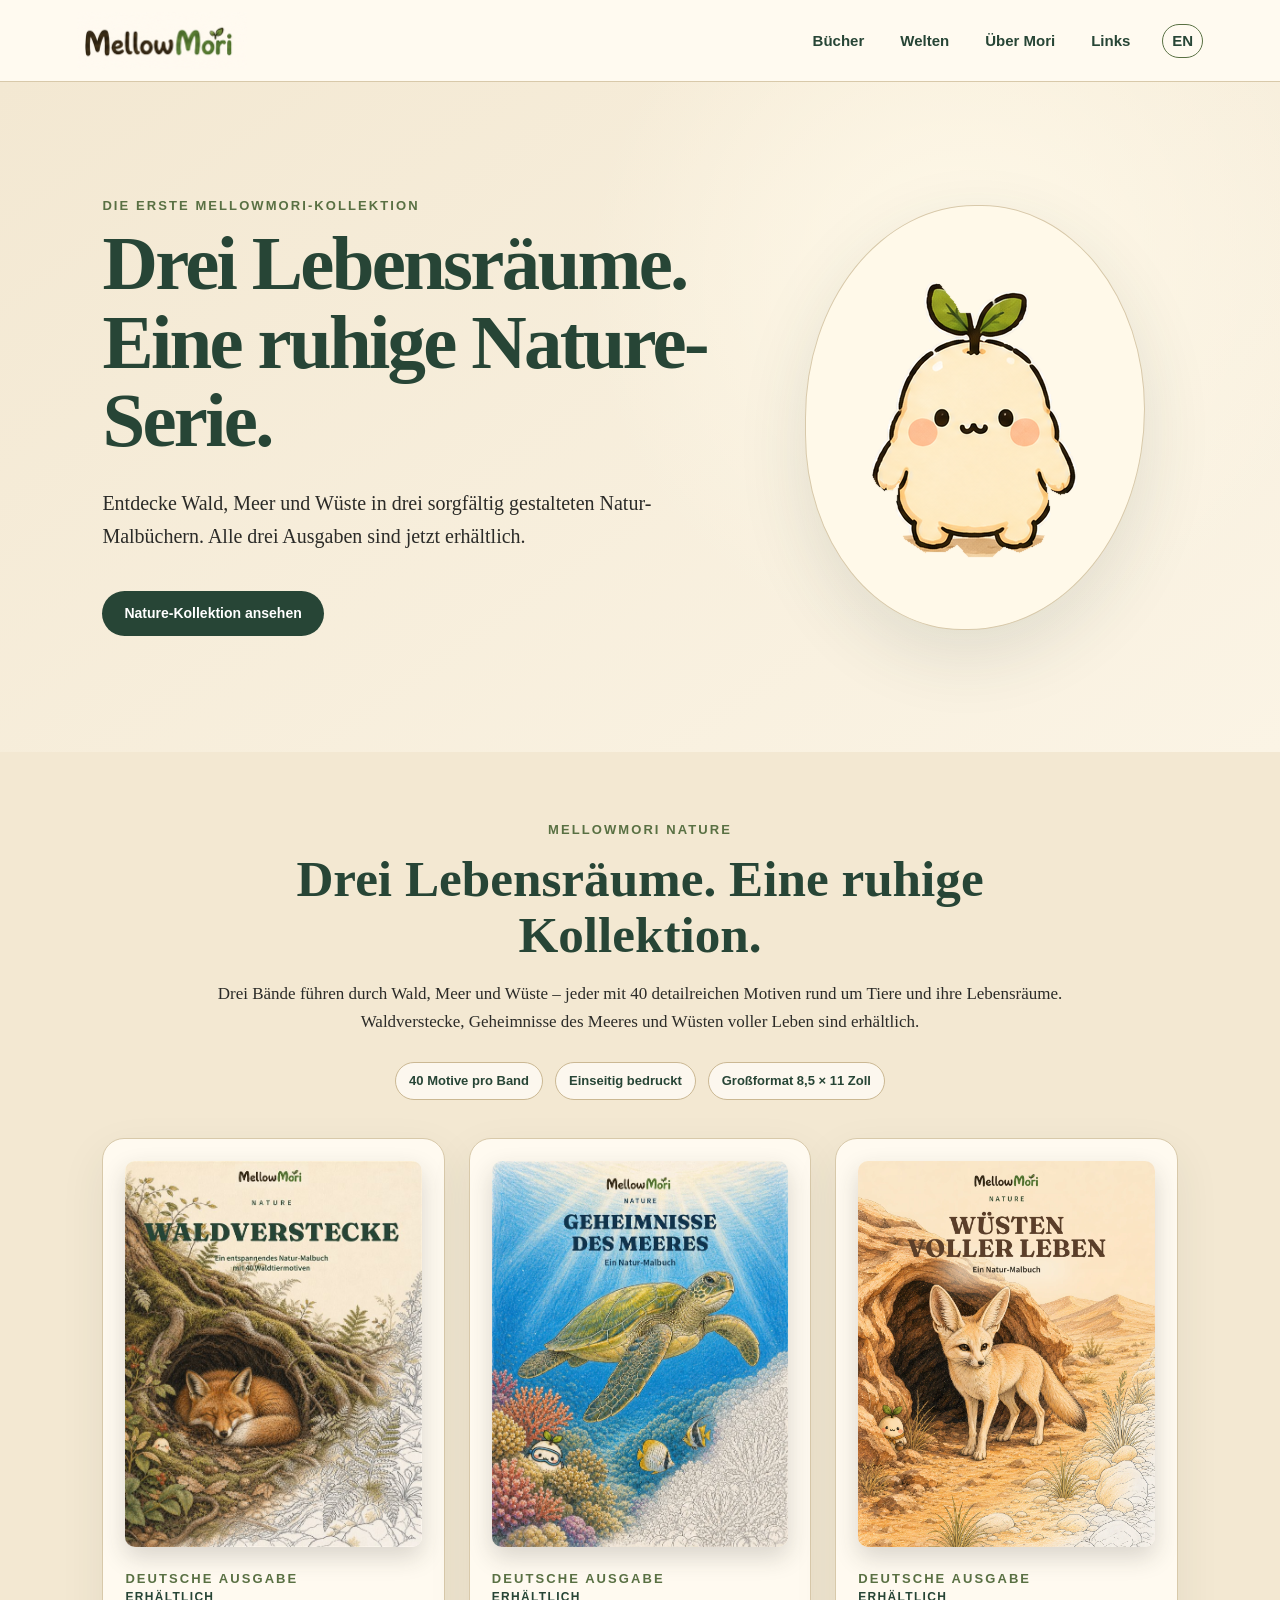
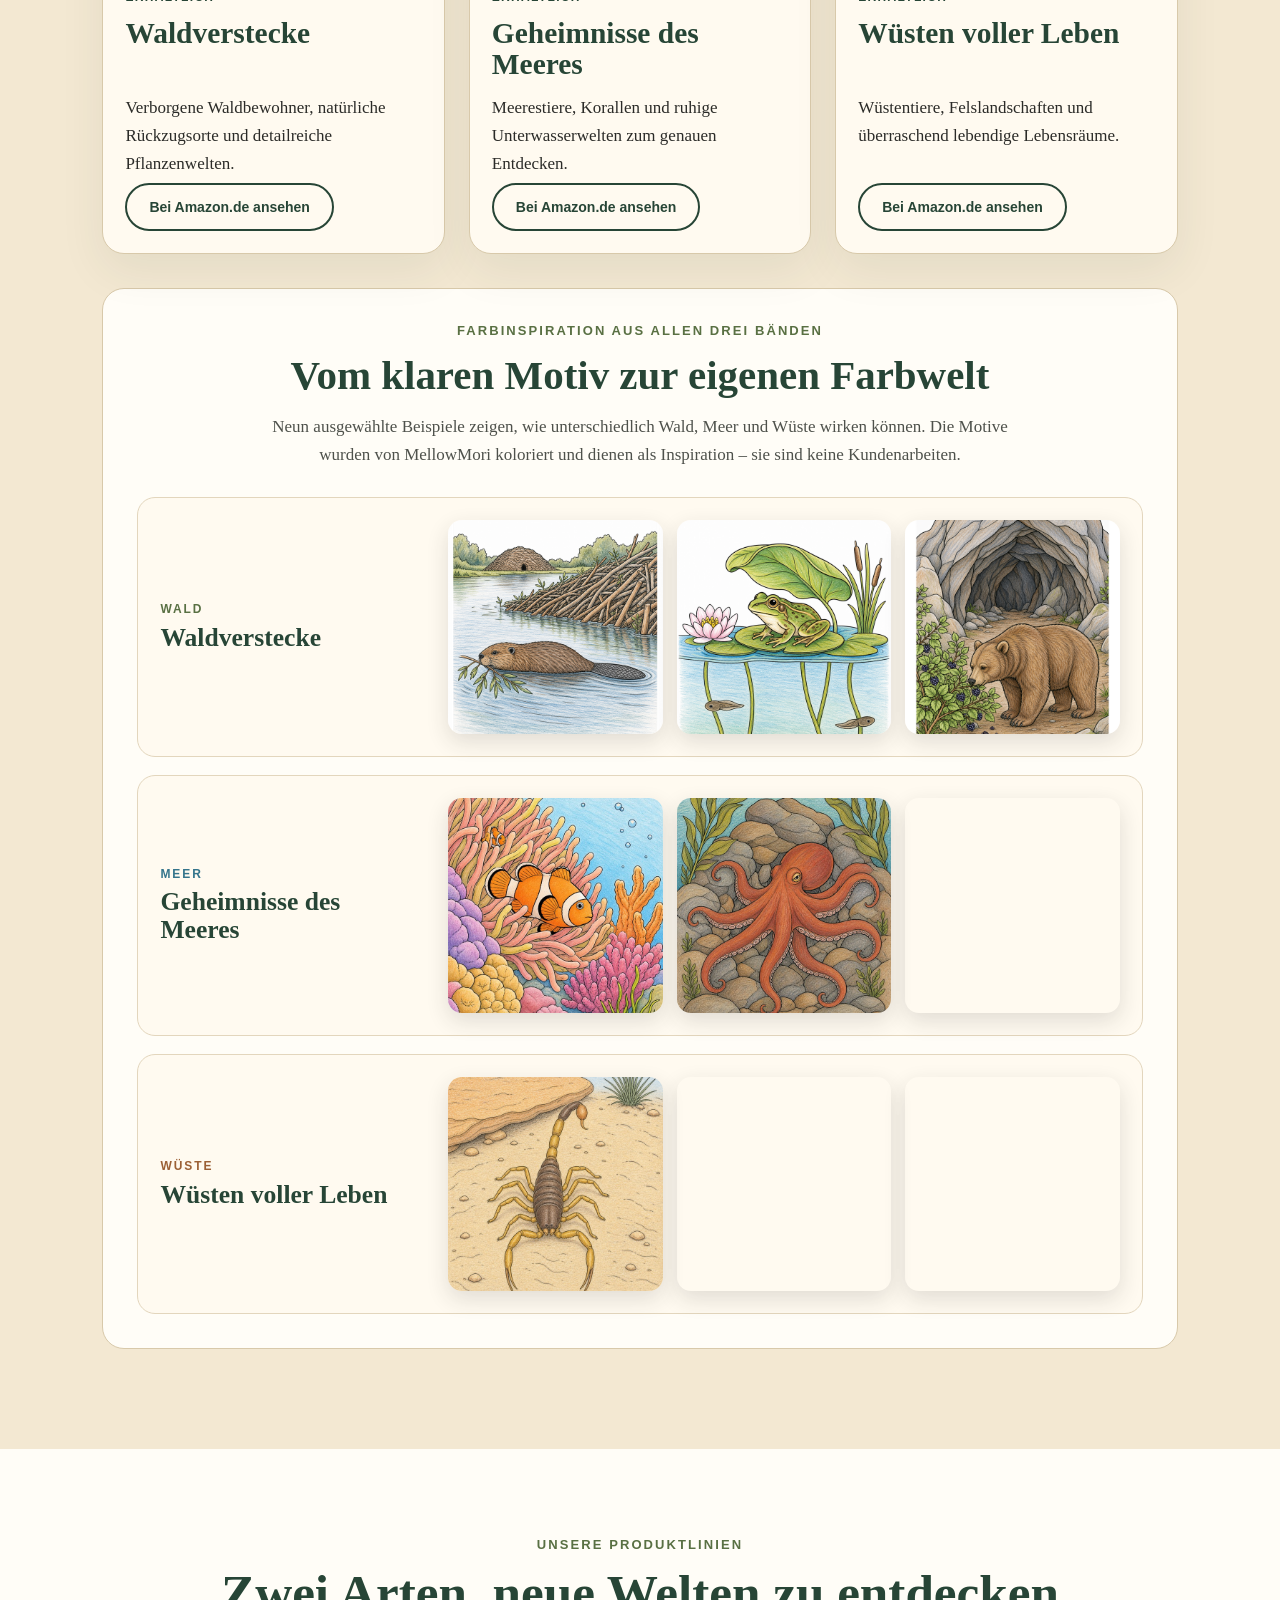
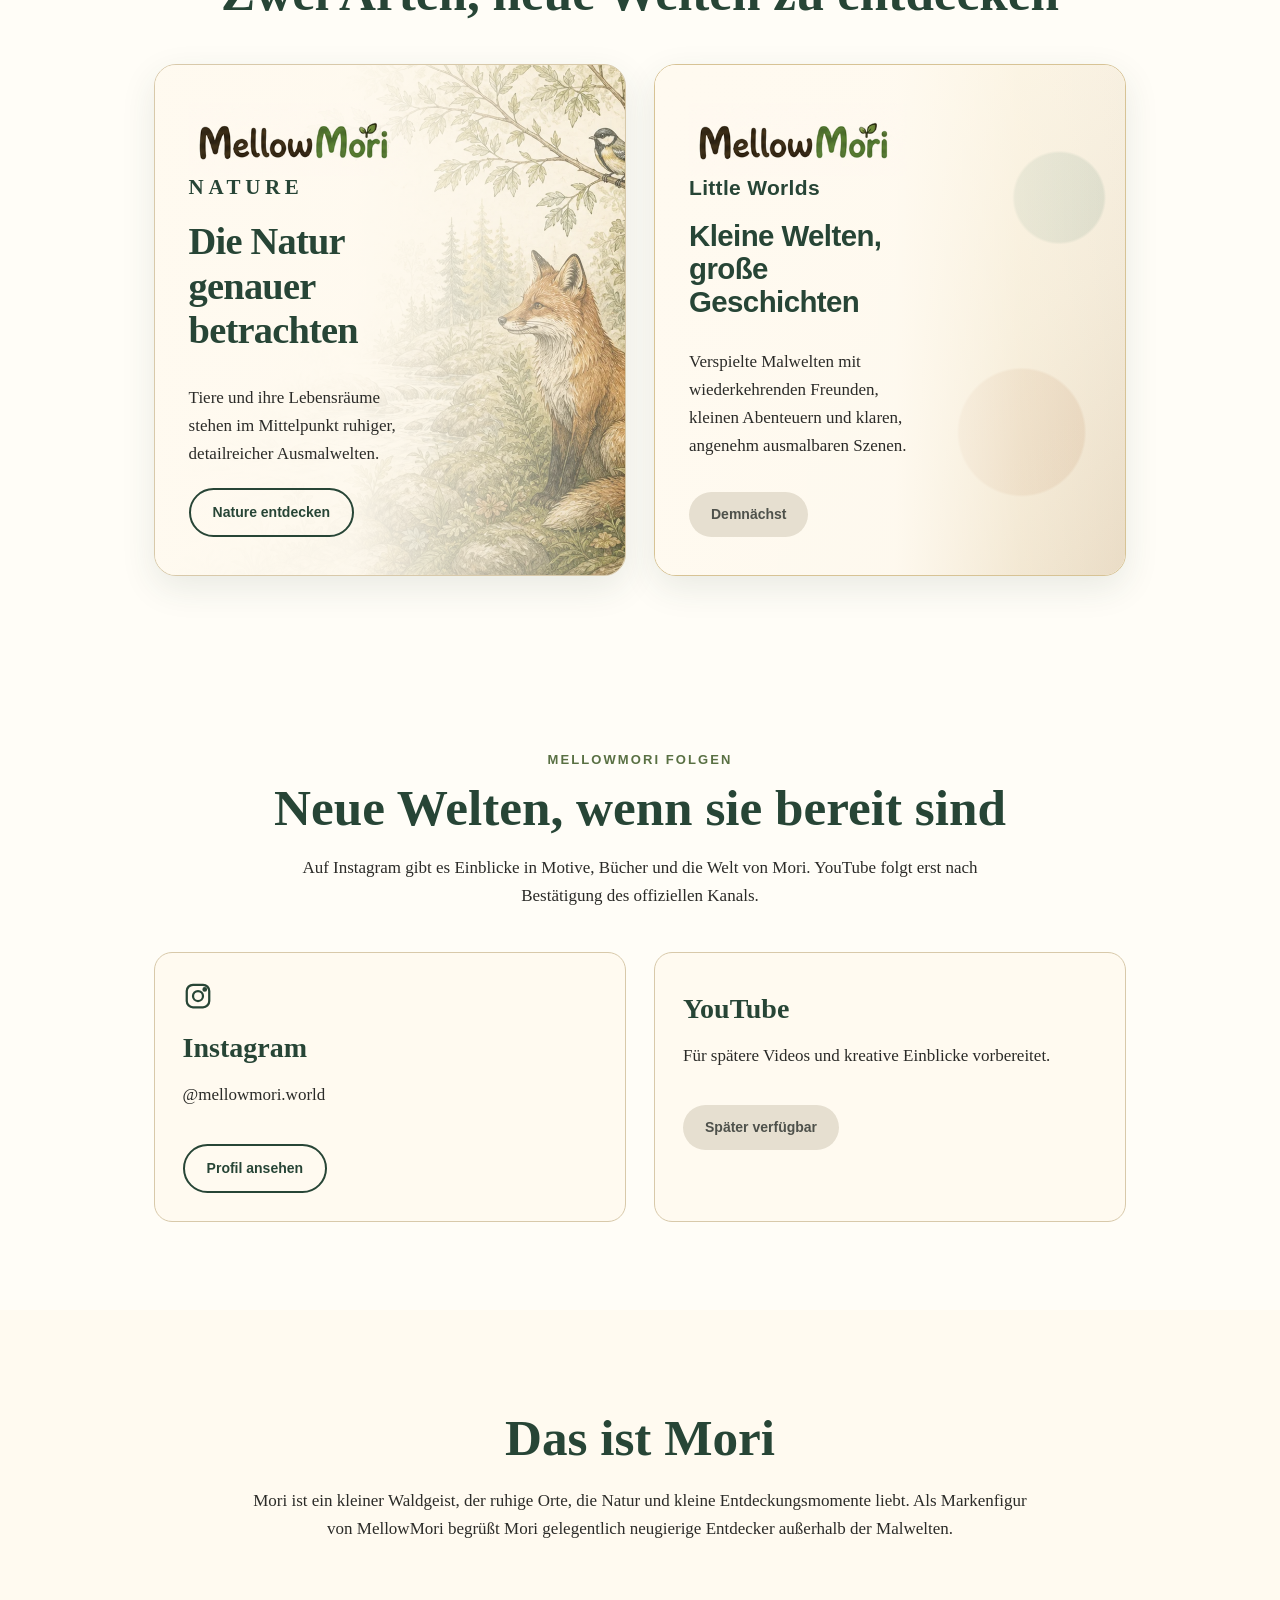
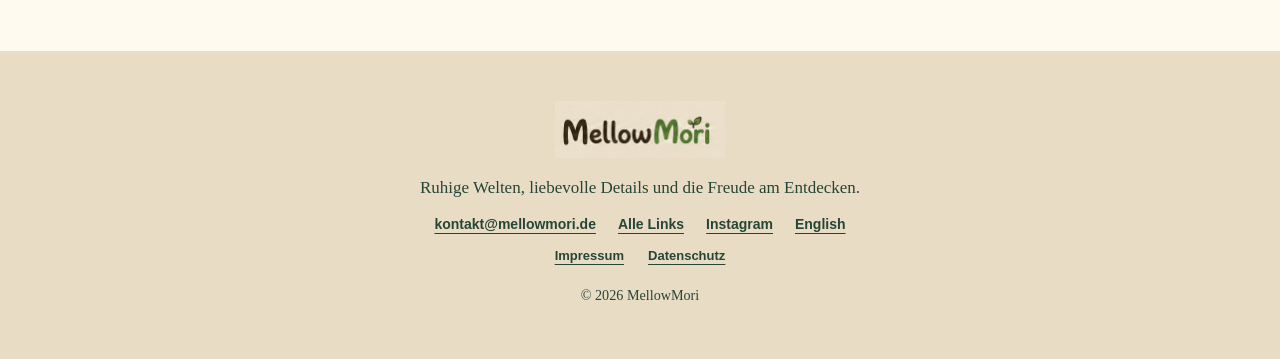
==== commit 57677df9: "Add bilingual MellowMori link hub" ====
--- a/index.html
+++ b/index.html
@@ -24,7 +24,7 @@
   <a class="skip-link" href="#main">Zum Inhalt springen</a>
   <header class="site-header">
     <a class="brand" href="#top" aria-label="MellowMori Startseite"><img src="assets/mellowmori-wordmark.png" width="342" height="115" alt="MellowMori"></a>
-    <nav aria-label="Hauptnavigation"><a href="#books">Bücher</a><a href="#lines">Welten</a><a href="#about">Über Mori</a><a class="language" href="en/#books" lang="en" hreflang="en" aria-label="Englische Website anzeigen">EN</a></nav>
+    <nav aria-label="Hauptnavigation"><a href="#books">Bücher</a><a href="#lines">Welten</a><a href="#about">Über Mori</a><a href="links/">Links</a><a class="language" href="en/#books" lang="en" hreflang="en" aria-label="Englische Website anzeigen">EN</a></nav>
   </header>
   <main id="main">
     <section class="hero" id="top"><div class="hero-copy"><p class="eyebrow">Die erste MellowMori-Kollektion</p><h1>Drei Lebensräume.<br>Eine ruhige Nature-Serie.</h1><p>Entdecke Wald, Meer und Wüste in drei sorgfältig gestalteten Natur-Malbüchern. Alle drei Ausgaben sind jetzt erhältlich.</p><a class="button" href="#books">Nature-Kollektion ansehen</a></div><div class="hero-art"><img src="assets/mori-hero-clean-v3.png" width="254" height="320" fetchpriority="high" alt="Mori, der kleine Waldgeist von MellowMori"></div></section>
@@ -47,6 +47,6 @@
     <section class="social" aria-labelledby="social-heading"><p class="eyebrow">MellowMori folgen</p><h2 id="social-heading">Neue Welten, wenn sie bereit sind</h2><p>Auf Instagram gibt es Einblicke in Motive, Bücher und die Welt von Mori. YouTube folgt erst nach Bestätigung des offiziellen Kanals.</p><div class="social-grid"><a class="social-card" href="https://www.instagram.com/mellowmori.world/" rel="me"><svg class="social-icon" viewBox="0 0 24 24" aria-hidden="true"><rect x="3" y="3" width="18" height="18" rx="5"></rect><circle cx="12" cy="12" r="4"></circle><circle cx="17.4" cy="6.7" r="1"></circle></svg><h3>Instagram</h3><p>@mellowmori.world</p><span class="secondary-link">Profil ansehen</span></a><article><h3>YouTube</h3><p>Für spätere Videos und kreative Einblicke vorbereitet.</p><span class="unavailable">Später verfügbar</span></article></div></section>
     <section class="about" id="about"><h2>Das ist Mori</h2><p>Mori ist ein kleiner Waldgeist, der ruhige Orte, die Natur und kleine Entdeckungsmomente liebt. Als Markenfigur von MellowMori begrüßt Mori gelegentlich neugierige Entdecker außerhalb der Malwelten.</p></section>
   </main>
-  <footer><img src="assets/mellowmori-wordmark.png" width="342" height="115" loading="lazy" alt="MellowMori"><p>Ruhige Welten, liebevolle Details und die Freude am Entdecken.</p><p class="footer-links"><a href="mailto:kontakt@mellowmori.de">kontakt@mellowmori.de</a><a href="https://www.instagram.com/mellowmori.world/" rel="me">Instagram</a><a class="footer-language" href="en/#books" lang="en" hreflang="en">English</a></p><div class="legal-slots" aria-label="Rechtliche Seiten"><a href="impressum/">Impressum</a><a href="datenschutz/">Datenschutz</a></div><small>&copy; 2026 MellowMori</small></footer>
+  <footer><img src="assets/mellowmori-wordmark.png" width="342" height="115" loading="lazy" alt="MellowMori"><p>Ruhige Welten, liebevolle Details und die Freude am Entdecken.</p><p class="footer-links"><a href="mailto:kontakt@mellowmori.de">kontakt@mellowmori.de</a><a href="links/">Alle Links</a><a href="https://www.instagram.com/mellowmori.world/" rel="me">Instagram</a><a class="footer-language" href="en/#books" lang="en" hreflang="en">English</a></p><div class="legal-slots" aria-label="Rechtliche Seiten"><a href="impressum/">Impressum</a><a href="datenschutz/">Datenschutz</a></div><small>&copy; 2026 MellowMori</small></footer>
 </body>
 </html>
--- a/styles.css
+++ b/styles.css
@@ -140,6 +140,36 @@
 .human-input { margin:34px 0; padding:24px 26px; border:2px solid var(--gold); border-radius:18px; background:#fff7df; }
 .human-input strong { color:var(--forest); font:800 13px/1.2 Arial,sans-serif; letter-spacing:.1em; }
 .human-input p { margin:10px 0 0; }
+.link-hub-page { background:linear-gradient(180deg,#f5ead5 0,#fffaf0 26%,#fffaf0 100%); }
+.link-hub { width:min(760px,calc(100% - 40px)); min-height:70vh; margin:0 auto; padding:64px 0 92px; }
+.link-hub__intro { max-width:650px; margin:0 auto 42px; text-align:center; }
+.link-hub__intro .hub-wordmark { width:184px; margin:0 auto 18px; }
+.link-hub__intro h1 { margin:.18em 0 .35em; color:var(--forest); font-size:clamp(38px,7vw,62px); line-height:1.02; letter-spacing:-.025em; }
+.link-hub__intro>p:last-child { margin:0 auto; color:#4e514b; }
+.link-hub__group { margin-top:34px; }
+.link-hub__group-heading { margin:0 0 14px; color:var(--forest); font-size:clamp(25px,4vw,34px); line-height:1.12; text-align:center; }
+.hub-link, .hub-book-card { color:var(--ink); text-decoration:none; border:1px solid var(--line); background:#fffdf7; box-shadow:0 12px 32px rgba(39,69,54,.08); transition:transform .18s ease,box-shadow .18s ease,border-color .18s ease; }
+.hub-link:hover, .hub-book-card:hover { transform:translateY(-2px); border-color:#aa946c; box-shadow:0 16px 36px rgba(39,69,54,.13); }
+.hub-link { min-height:72px; display:flex; align-items:center; justify-content:space-between; gap:18px; padding:18px 22px; border-radius:18px; }
+.hub-link--primary { background:var(--forest); border-color:var(--forest); color:#fff; box-shadow:0 14px 34px rgba(39,69,54,.2); }
+.hub-link--primary:hover { border-color:#1d362a; background:#1d362a; }
+.hub-link__copy { min-width:0; }
+.hub-link__label { display:block; font:700 18px/1.2 Arial,sans-serif; }
+.hub-link__detail { display:block; margin-top:5px; color:#5d665f; font:500 13px/1.35 Arial,sans-serif; overflow-wrap:anywhere; }
+.hub-link--primary .hub-link__detail { color:#e7eadf; }
+.hub-link__arrow { flex:0 0 auto; color:currentColor; font:700 24px/1 Arial,sans-serif; }
+.hub-book-list { display:grid; gap:14px; }
+.hub-book-card { display:grid; grid-template-columns:74px minmax(0,1fr) auto; align-items:center; gap:18px; min-height:112px; padding:14px 18px 14px 14px; border-radius:20px; }
+.hub-book-card img { width:74px; aspect-ratio:647/844; object-fit:cover; border-radius:9px; box-shadow:0 7px 18px rgba(43,43,40,.18); }
+.hub-book-card__copy { min-width:0; }
+.hub-book-card__copy span { display:block; }
+.hub-book-card__edition { margin-bottom:4px; color:var(--moss); font:700 11px/1.2 Arial,sans-serif; letter-spacing:.12em; text-transform:uppercase; }
+.hub-book-card__title { color:var(--forest); font:700 22px/1.08 Georgia,serif; overflow-wrap:anywhere; }
+.hub-book-card__destination { margin-top:6px; color:#5d665f; font:600 13px/1.3 Arial,sans-serif; }
+.hub-social-list { display:grid; gap:14px; }
+.hub-social-list .hub-link { background:#fffaf0; }
+.hub-social-mark { flex:0 0 auto; width:38px; height:38px; display:grid; place-items:center; border-radius:50%; background:#e8dcc5; color:var(--forest); font:800 13px/1 Arial,sans-serif; }
+.link-hub__privacy { margin:24px auto 0; color:#686b65; font:500 12px/1.55 Arial,sans-serif; text-align:center; }
 @media(max-width:820px) {
   .site-header { align-items:flex-start; }
   .site-header nav { max-width:330px; }
@@ -188,6 +218,12 @@
   .line-card__wordmark { width:190px; }
   .line-card__content>p:not(.edition):not(.line-name) { max-width:92%; }
   .legal-shell { width:min(100% - 40px,820px); padding:60px 0 80px; }
+  .link-hub { width:min(100% - 28px,760px); padding:44px 0 72px; }
+  .link-hub__intro { margin-bottom:34px; }
+  .hub-book-card { grid-template-columns:64px minmax(0,1fr) auto; gap:13px; min-height:100px; padding:12px 14px 12px 12px; }
+  .hub-book-card img { width:64px; }
+  .hub-book-card__title { font-size:19px; }
+  .hub-book-card__destination { font-size:12px; }
 }
 @media(max-width:360px) {
   .books { padding-left:12px; padding-right:12px; }
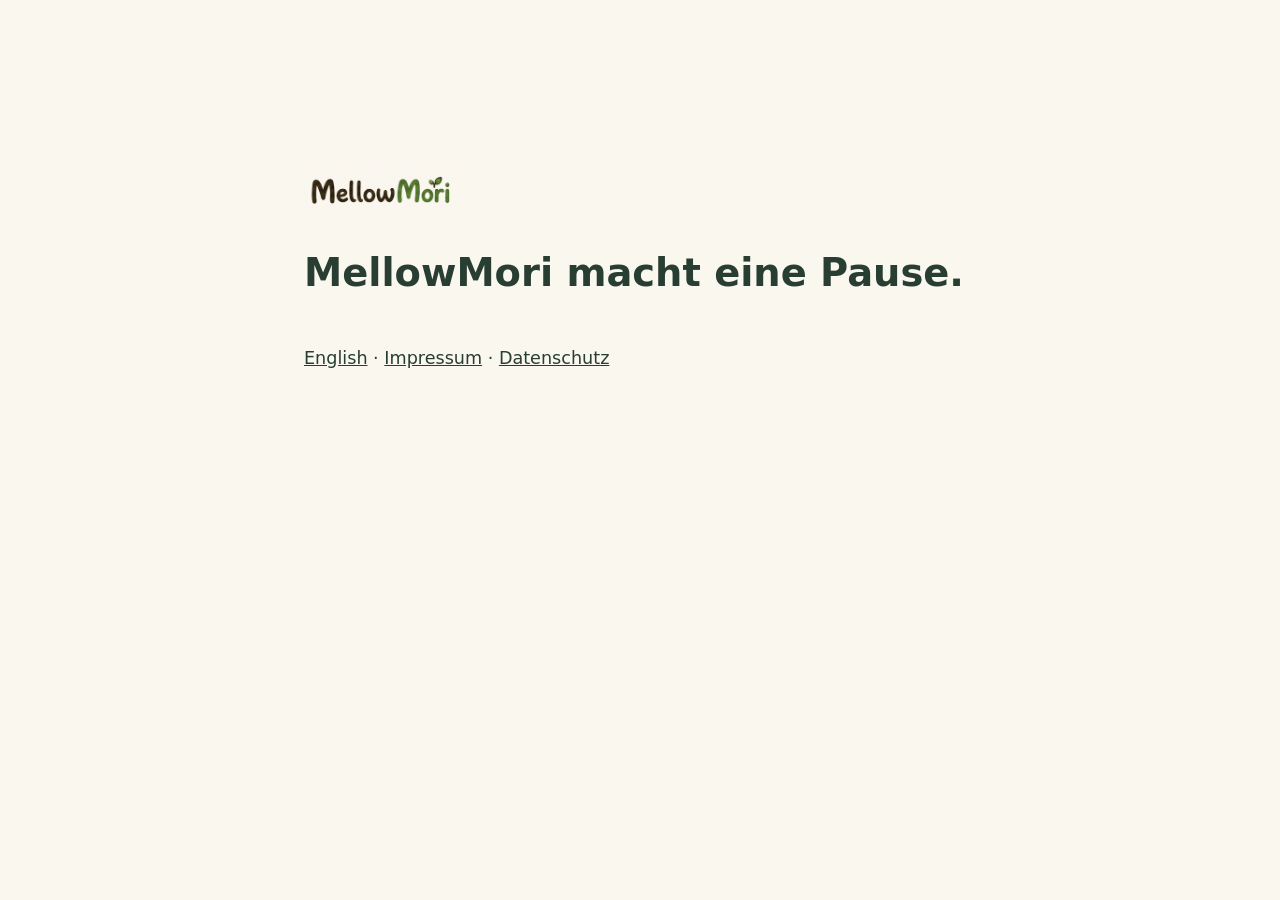
==== commit d26e819c: "Pause MellowMori storefronts and purchase links" ====
--- a/index.html
+++ b/index.html
@@ -1,52 +1,2 @@
 <!doctype html>
-<html lang="de">
-<head>
-  <meta charset="utf-8">
-  <meta name="viewport" content="width=device-width, initial-scale=1">
-  <meta name="description" content="Entdecke MellowMori Nature: drei erhältliche Natur-Malbücher über Wald, Meer und Wüste mit jeweils 40 Motiven.">
-  <meta name="theme-color" content="#274536">
-  <meta property="og:type" content="website"><meta property="og:site_name" content="MellowMori">
-  <meta property="og:title" content="MellowMori Nature – Drei Naturwelten zum Ausmalen">
-  <meta property="og:description" content="Wald, Meer und Wüste: eine ruhige Natur-Malbuchkollektion mit drei eigenständigen Lebensräumen.">
-  <meta property="og:url" content="https://mellowmori.de/"><meta property="og:locale" content="de_DE"><meta property="og:locale:alternate" content="en_US">
-  <link rel="canonical" href="https://mellowmori.de/">
-  <link rel="alternate" hreflang="de" href="https://mellowmori.de/"><link rel="alternate" hreflang="en" href="https://mellowmori.de/en/"><link rel="alternate" hreflang="x-default" href="https://mellowmori.de/">
-  <link rel="icon" type="image/png" sizes="32x32" href="assets/favicon-32x32.png">
-  <link rel="apple-touch-icon" sizes="180x180" href="assets/apple-touch-icon.png">
-  <link rel="preload" as="image" href="assets/mori-hero-clean-v3.png" fetchpriority="high">
-  <title>MellowMori Nature – Natur-Malbücher über Wald, Meer und Wüste</title>
-  <link rel="stylesheet" href="styles.css">
-  <script type="application/ld+json">
-  {"@context":"https://schema.org","@graph":[{"@type":"Organization","@id":"https://mellowmori.de/#organization","name":"MellowMori","url":"https://mellowmori.de/","logo":"https://mellowmori.de/assets/mellowmori-wordmark.png","sameAs":["https://www.instagram.com/mellowmori.world/"]},{"@type":"Book","name":"Waldverstecke","subtitle":"Ein Natur-Malbuch","isbn":"9798170823413","url":"https://www.amazon.de/dp/B0HHNV69G1","inLanguage":"de-DE","bookFormat":"https://schema.org/Paperback","author":{"@type":"Person","name":"Mellow Mori"},"publisher":{"@id":"https://mellowmori.de/#organization"}},{"@type":"Book","name":"Geheimnisse des Meeres","subtitle":"Ein Natur-Malbuch","isbn":"9798171202644","url":"https://www.amazon.de/dp/B0HHQNZDX1","inLanguage":"de-DE","bookFormat":"https://schema.org/Paperback","author":{"@type":"Person","name":"Mellow Mori"},"publisher":{"@id":"https://mellowmori.de/#organization"}},{"@type":"Book","name":"Wüsten voller Leben","subtitle":"Ein Natur-Malbuch","isbn":"9798171982157","url":"https://www.amazon.de/dp/B0HHX8S8VP","inLanguage":"de-DE","bookFormat":"https://schema.org/Paperback","author":{"@type":"Person","name":"Mellow Mori"},"publisher":{"@id":"https://mellowmori.de/#organization"}}]}
-  </script>
-</head>
-<body>
-  <a class="skip-link" href="#main">Zum Inhalt springen</a>
-  <header class="site-header">
-    <a class="brand" href="#top" aria-label="MellowMori Startseite"><img src="assets/mellowmori-wordmark.png" width="342" height="115" alt="MellowMori"></a>
-    <nav aria-label="Hauptnavigation"><a href="#books">Bücher</a><a href="#lines">Welten</a><a href="#about">Über Mori</a><a href="links/">Links</a><a class="language" href="en/#books" lang="en" hreflang="en" aria-label="Englische Website anzeigen">EN</a></nav>
-  </header>
-  <main id="main">
-    <section class="hero" id="top"><div class="hero-copy"><p class="eyebrow">Die erste MellowMori-Kollektion</p><h1>Drei Lebensräume.<br>Eine ruhige Nature-Serie.</h1><p>Entdecke Wald, Meer und Wüste in drei sorgfältig gestalteten Natur-Malbüchern. Alle drei Ausgaben sind jetzt erhältlich.</p><a class="button" href="#books">Nature-Kollektion ansehen</a></div><div class="hero-art"><img src="assets/mori-hero-clean-v3.png" width="254" height="320" fetchpriority="high" alt="Mori, der kleine Waldgeist von MellowMori"></div></section>
-    <section class="books nature-collection" id="books" aria-labelledby="books-heading" data-product-line="mellowmori-nature" data-locale="de-DE"><div class="section-heading"><p class="eyebrow">MellowMori Nature</p><h2 id="books-heading">Drei Lebensräume. Eine ruhige Kollektion.</h2><p>Drei Bände führen durch Wald, Meer und Wüste – jeder mit 40 detailreichen Motiven rund um Tiere und ihre Lebensräume. Waldverstecke, Geheimnisse des Meeres und Wüsten voller Leben sind erhältlich.</p><ul class="collection-facts" aria-label="Gemeinsame Buchmerkmale"><li>40 Motive pro Band</li><li>Einseitig bedruckt</li><li>Großformat 8,5 × 11 Zoll</li></ul></div>
-      <div class="collection-grid">
-        <article class="collection-card" data-product-family="MM-001" data-locale="de-DE" data-format="paperback" data-visual-state="verified-live" data-asin="B0HHNV69G1"><figure><img src="assets/waldverstecke-de.jpg" width="647" height="844" loading="lazy" decoding="async" alt="Buchcover der deutschen Ausgabe Waldverstecke"></figure><div class="collection-card__copy"><p class="edition">Deutsche Ausgabe</p><p class="availability">Erhältlich</p><h3>Waldverstecke</h3><p class="collection-card__summary">Verborgene Waldbewohner, natürliche Rückzugsorte und detailreiche Pflanzenwelten.</p><a class="secondary-link collection-card__cta" href="https://www.amazon.de/dp/B0HHNV69G1" rel="noopener noreferrer" aria-label="Waldverstecke bei Amazon.de ansehen">Bei Amazon.de ansehen</a></div></article>
-        <article class="collection-card" data-product-family="MM-002" data-locale="de-DE" data-format="paperback" data-visual-state="verified-live" data-asin="B0HHQNZDX1"><figure><img src="assets/mm002-cover-de.webp" width="647" height="844" loading="lazy" decoding="async" alt="Buchcover der deutschen Ausgabe Geheimnisse des Meeres"></figure><div class="collection-card__copy"><p class="edition">Deutsche Ausgabe</p><p class="availability">Erhältlich</p><h3>Geheimnisse des Meeres</h3><p class="collection-card__summary">Meerestiere, Korallen und ruhige Unterwasserwelten zum genauen Entdecken.</p><a class="secondary-link collection-card__cta" href="https://www.amazon.de/dp/B0HHQNZDX1" rel="noopener noreferrer" aria-label="Geheimnisse des Meeres bei Amazon.de ansehen">Bei Amazon.de ansehen</a></div></article>
-        <article class="collection-card" data-product-family="MM-003" data-locale="de-DE" data-format="paperback" data-visual-state="verified-public-storefront" data-asin="B0HHX8S8VP" data-source-version="MM003-V6"><figure><img src="assets/mm003-cover-de-v6-owner-review.webp" width="1020" height="1330" loading="lazy" decoding="async" alt="Buchcover der deutschen Ausgabe Wüsten voller Leben"></figure><div class="collection-card__copy"><p class="edition">Deutsche Ausgabe</p><p class="availability">Erhältlich</p><h3>Wüsten voller Leben</h3><p class="collection-card__summary">Wüstentiere, Felslandschaften und überraschend lebendige Lebensräume.</p><a class="secondary-link collection-card__cta" href="https://www.amazon.de/dp/B0HHX8S8VP" rel="noopener noreferrer" aria-label="Wüsten voller Leben bei Amazon.de ansehen">Bei Amazon.de ansehen</a></div></article>
-      </div>
-      <section class="inspiration-gallery" aria-labelledby="inspiration-heading"><div class="inspiration-heading"><p class="edition">Farbinspiration aus allen drei Bänden</p><h3 id="inspiration-heading">Vom klaren Motiv zur eigenen Farbwelt</h3><p>Neun ausgewählte Beispiele zeigen, wie unterschiedlich Wald, Meer und Wüste wirken können. Die Motive wurden von MellowMori koloriert und dienen als Inspiration – sie sind keine Kundenarbeiten.</p></div><div class="inspiration-books">
-        <article class="inspiration-book"><div class="inspiration-book__copy"><p class="inspiration-habitat">Wald</p><h4>Waldverstecke</h4></div><div class="preview-grid" aria-label="Drei MellowMori-Farbinspirationen aus Waldverstecke"><img src="assets/mm001-preview-beaver.png" width="600" height="600" loading="lazy" decoding="async" alt="Von MellowMori kolorierter Biber an einem natürlichen Damm"><img src="assets/mm001-preview-frog.png" width="600" height="600" loading="lazy" decoding="async" alt="Von MellowMori kolorierter Frosch auf Seerosenblättern"><img src="assets/mm001-preview-bear.png" width="600" height="600" loading="lazy" decoding="async" alt="Von MellowMori kolorierter Braunbär an einer felsigen Höhle"></div></article>
-        <article class="inspiration-book"><div class="inspiration-book__copy"><p class="inspiration-habitat inspiration-habitat--sea">Meer</p><h4>Geheimnisse des Meeres</h4></div><div class="preview-grid" aria-label="Drei MellowMori-Farbinspirationen aus Geheimnisse des Meeres"><img src="assets/mm002-preview-clownfish.jpg" width="600" height="600" loading="lazy" decoding="async" alt="Von MellowMori kolorierter Clownfisch zwischen farbigen Korallen"><img src="assets/mm002-preview-octopus.jpg" width="600" height="600" loading="lazy" decoding="async" alt="Von MellowMori kolorierter Oktopus in einer felsigen Unterwasserwelt"><img src="assets/mm002-preview-dolphin.jpg" width="600" height="600" loading="lazy" decoding="async" alt="Von MellowMori kolorierter Delfin im offenen Meer"></div></article>
-        <article class="inspiration-book"><div class="inspiration-book__copy"><p class="inspiration-habitat inspiration-habitat--desert">Wüste</p><h4>Wüsten voller Leben</h4></div><div class="preview-grid" aria-label="Drei MellowMori-Farbinspirationen aus Wüsten voller Leben"><img src="assets/mm003-preview-deathstalker.jpg" width="600" height="600" loading="lazy" decoding="async" alt="Von MellowMori kolorierter Skorpion vor einem natürlichen Wüstenfelsen"><img src="assets/mm003-preview-bactrian-camels.jpg" width="600" height="600" loading="lazy" decoding="async" alt="Von MellowMori kolorierte wilde Trampeltiere in einer weiten Wüstenlandschaft"><img src="assets/mm003-preview-zebra-finches.jpg" width="600" height="600" loading="lazy" decoding="async" alt="Von MellowMori kolorierte Zebrafinken an einer Wasserstelle im Palm Valley"></div></article>
-      </div></section>
-    </section>
-    <section class="product-lines" id="lines" aria-labelledby="lines-heading"><p class="eyebrow">Unsere Produktlinien</p><h2 id="lines-heading">Zwei Arten, neue Welten zu entdecken</h2><div class="line-grid">
-      <article class="line-card line-card--nature"><div class="line-card__content"><img class="line-card__wordmark" src="assets/mellowmori-wordmark.png" width="342" height="115" alt="MellowMori"><p class="line-name line-name--nature">Nature</p><h3>Die Natur genauer betrachten</h3><p>Tiere und ihre Lebensräume stehen im Mittelpunkt ruhiger, detailreicher Ausmalwelten.</p><a class="secondary-link" href="#books">Nature entdecken</a></div></article>
-      <article class="line-card line-card--little-worlds"><div class="line-card__content"><img class="line-card__wordmark" src="assets/mellowmori-wordmark.png" width="342" height="115" alt="MellowMori"><p class="line-name line-name--little-worlds">Little Worlds</p><h3>Kleine Welten, große Geschichten</h3><p>Verspielte Malwelten mit wiederkehrenden Freunden, kleinen Abenteuern und klaren, angenehm ausmalbaren Szenen.</p><span class="unavailable">Demnächst</span></div></article>
-    </div></section>
-    <section class="social" aria-labelledby="social-heading"><p class="eyebrow">MellowMori folgen</p><h2 id="social-heading">Neue Welten, wenn sie bereit sind</h2><p>Auf Instagram gibt es Einblicke in Motive, Bücher und die Welt von Mori. YouTube folgt erst nach Bestätigung des offiziellen Kanals.</p><div class="social-grid"><a class="social-card" href="https://www.instagram.com/mellowmori.world/" rel="me"><svg class="social-icon" viewBox="0 0 24 24" aria-hidden="true"><rect x="3" y="3" width="18" height="18" rx="5"></rect><circle cx="12" cy="12" r="4"></circle><circle cx="17.4" cy="6.7" r="1"></circle></svg><h3>Instagram</h3><p>@mellowmori.world</p><span class="secondary-link">Profil ansehen</span></a><article><h3>YouTube</h3><p>Für spätere Videos und kreative Einblicke vorbereitet.</p><span class="unavailable">Später verfügbar</span></article></div></section>
-    <section class="about" id="about"><h2>Das ist Mori</h2><p>Mori ist ein kleiner Waldgeist, der ruhige Orte, die Natur und kleine Entdeckungsmomente liebt. Als Markenfigur von MellowMori begrüßt Mori gelegentlich neugierige Entdecker außerhalb der Malwelten.</p></section>
-  </main>
-  <footer><img src="assets/mellowmori-wordmark.png" width="342" height="115" loading="lazy" alt="MellowMori"><p>Ruhige Welten, liebevolle Details und die Freude am Entdecken.</p><p class="footer-links"><a href="mailto:kontakt@mellowmori.de">kontakt@mellowmori.de</a><a href="links/">Alle Links</a><a href="https://www.instagram.com/mellowmori.world/" rel="me">Instagram</a><a class="footer-language" href="en/#books" lang="en" hreflang="en">English</a></p><div class="legal-slots" aria-label="Rechtliche Seiten"><a href="impressum/">Impressum</a><a href="datenschutz/">Datenschutz</a></div><small>&copy; 2026 MellowMori</small></footer>
-</body>
-</html>
+<html lang="de"><head><meta charset="utf-8"><meta name="viewport" content="width=device-width,initial-scale=1"><title>MellowMori macht eine Pause.</title><meta name="robots" content="noindex,follow"><style>body{margin:0;background:#faf7ef;color:#293e32;font:1.1rem/1.6 system-ui,sans-serif}main{max-width:42rem;margin:auto;padding:18vh 1.5rem 4rem}img{width:10rem;height:auto}h1{font-size:clamp(1.65rem,4vw,2.4rem);line-height:1.2}nav{margin-top:3rem}a{color:inherit}</style></head><body><main><img src="/assets/mellowmori-wordmark.png" alt="MellowMori"><h1>MellowMori macht eine Pause.</h1><nav><a href="/en/" lang="en">English</a> · <a href="/impressum/">Impressum</a> · <a href="/datenschutz/">Datenschutz</a></nav></main></body></html>
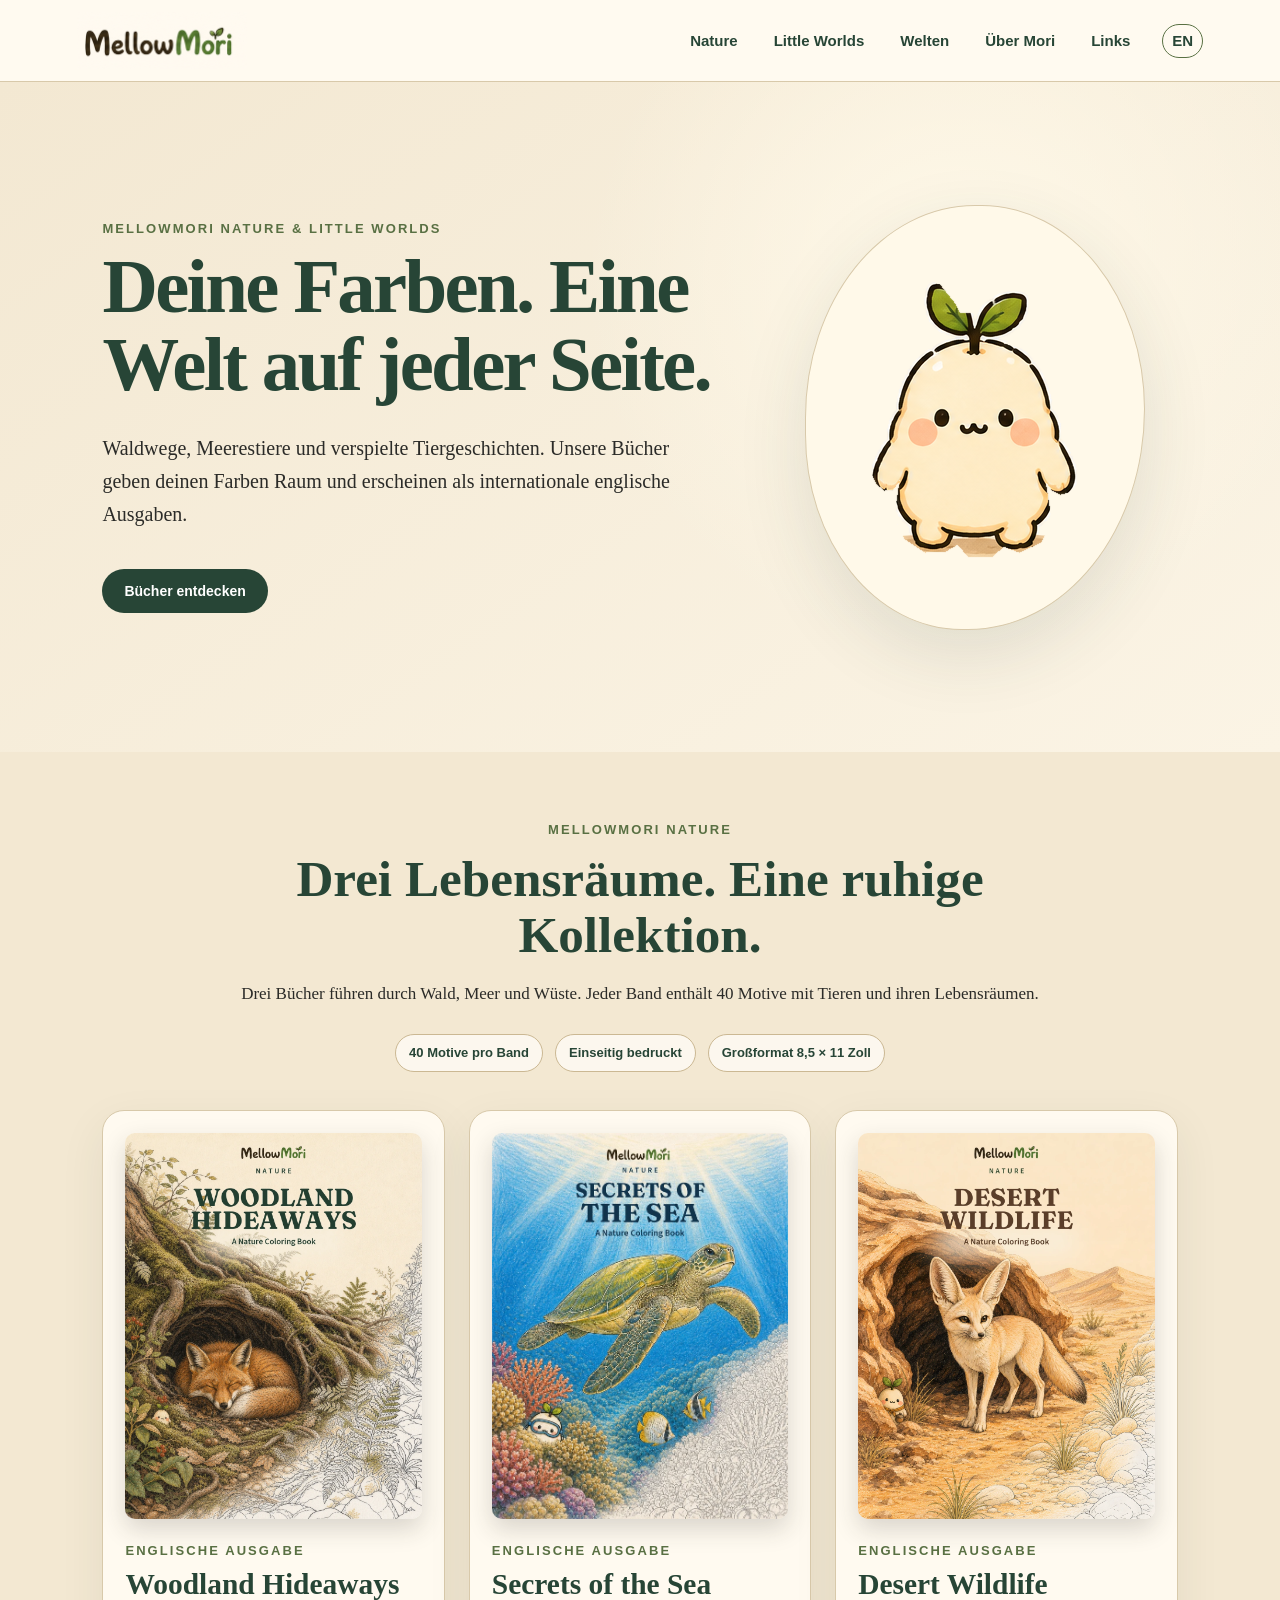
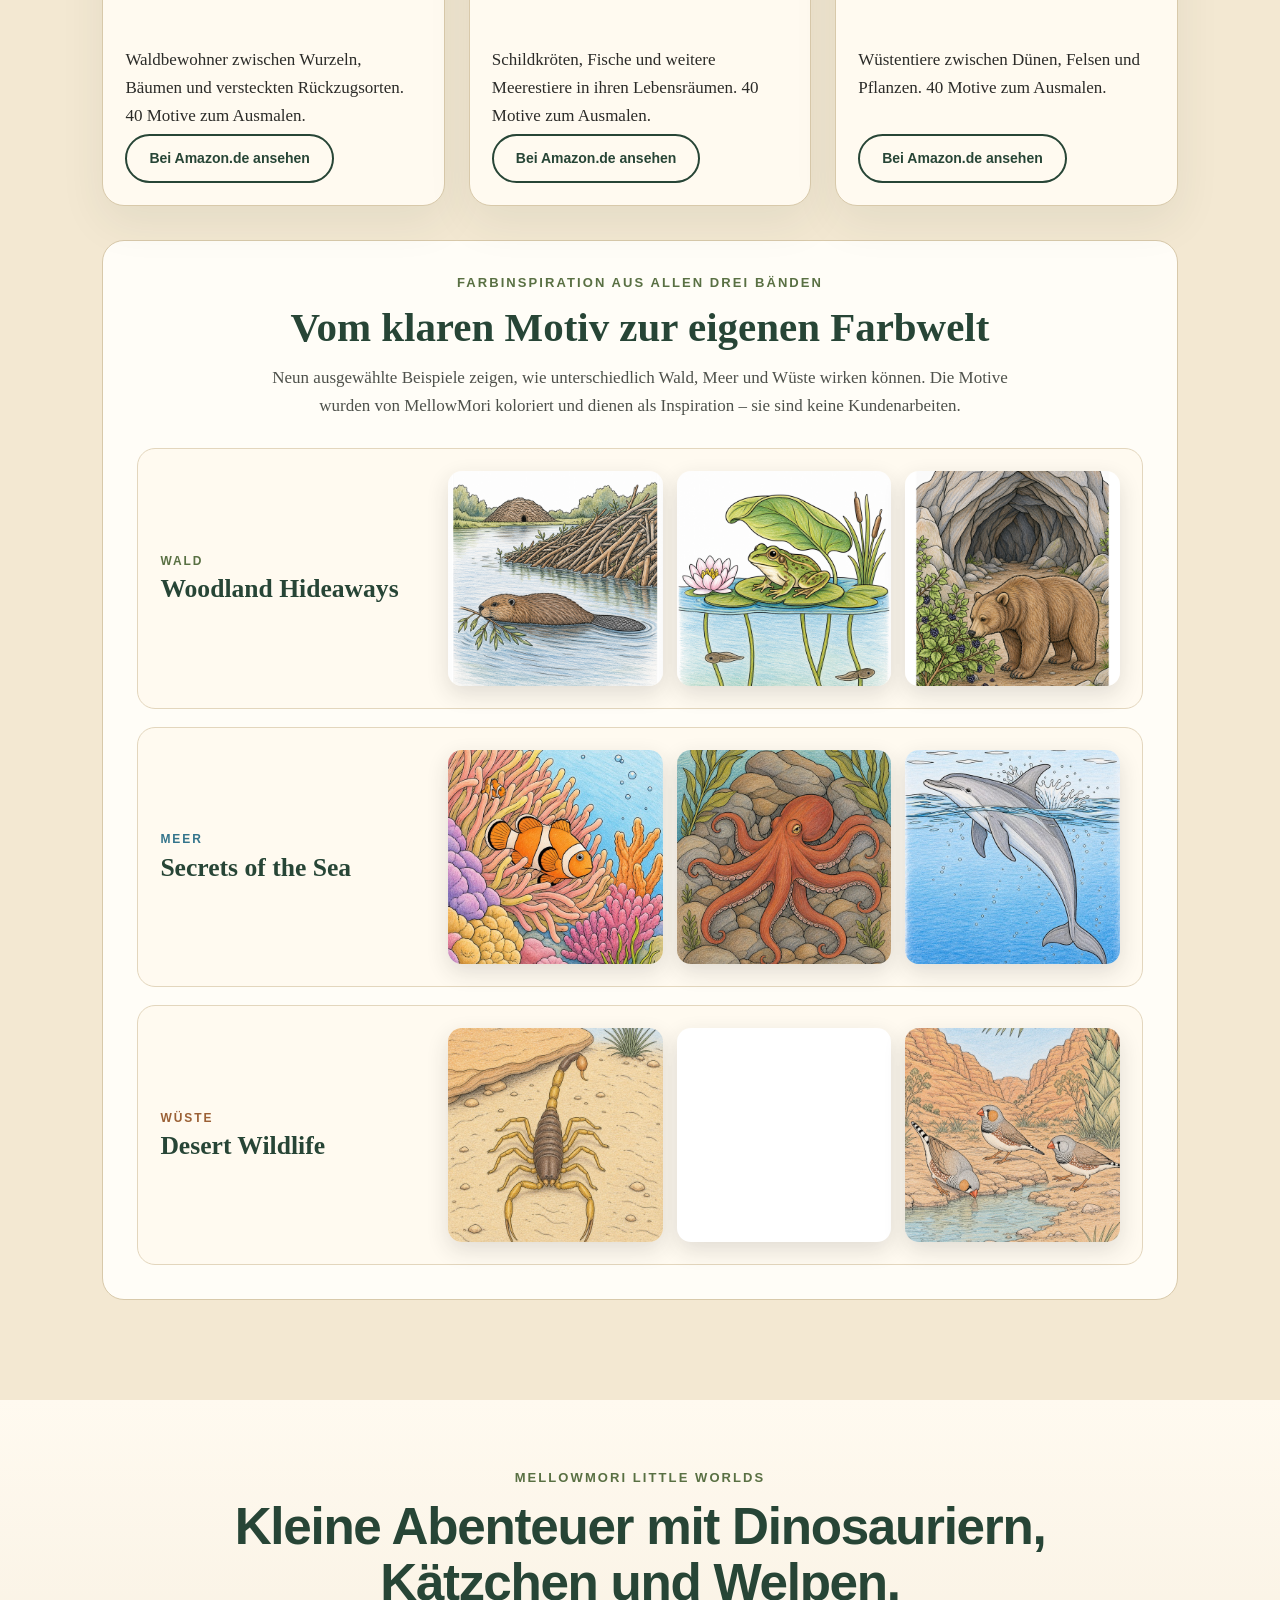
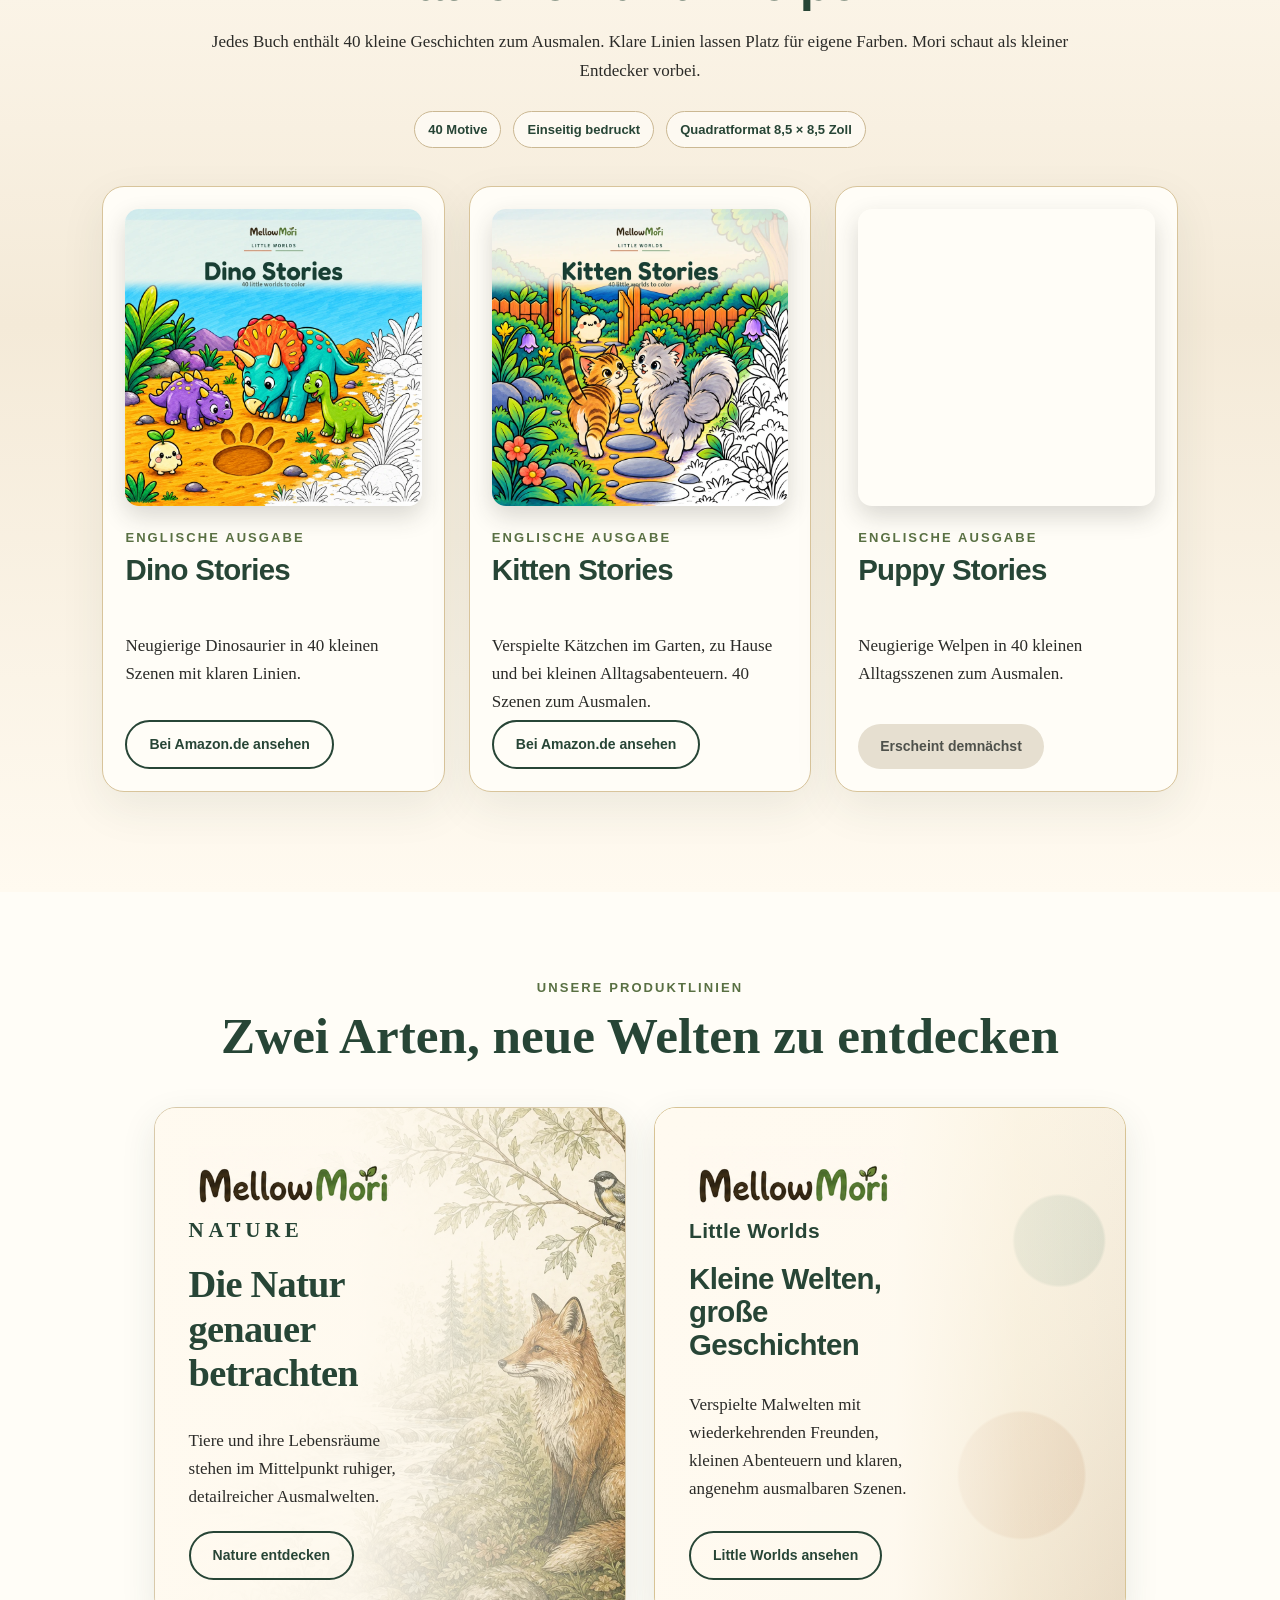
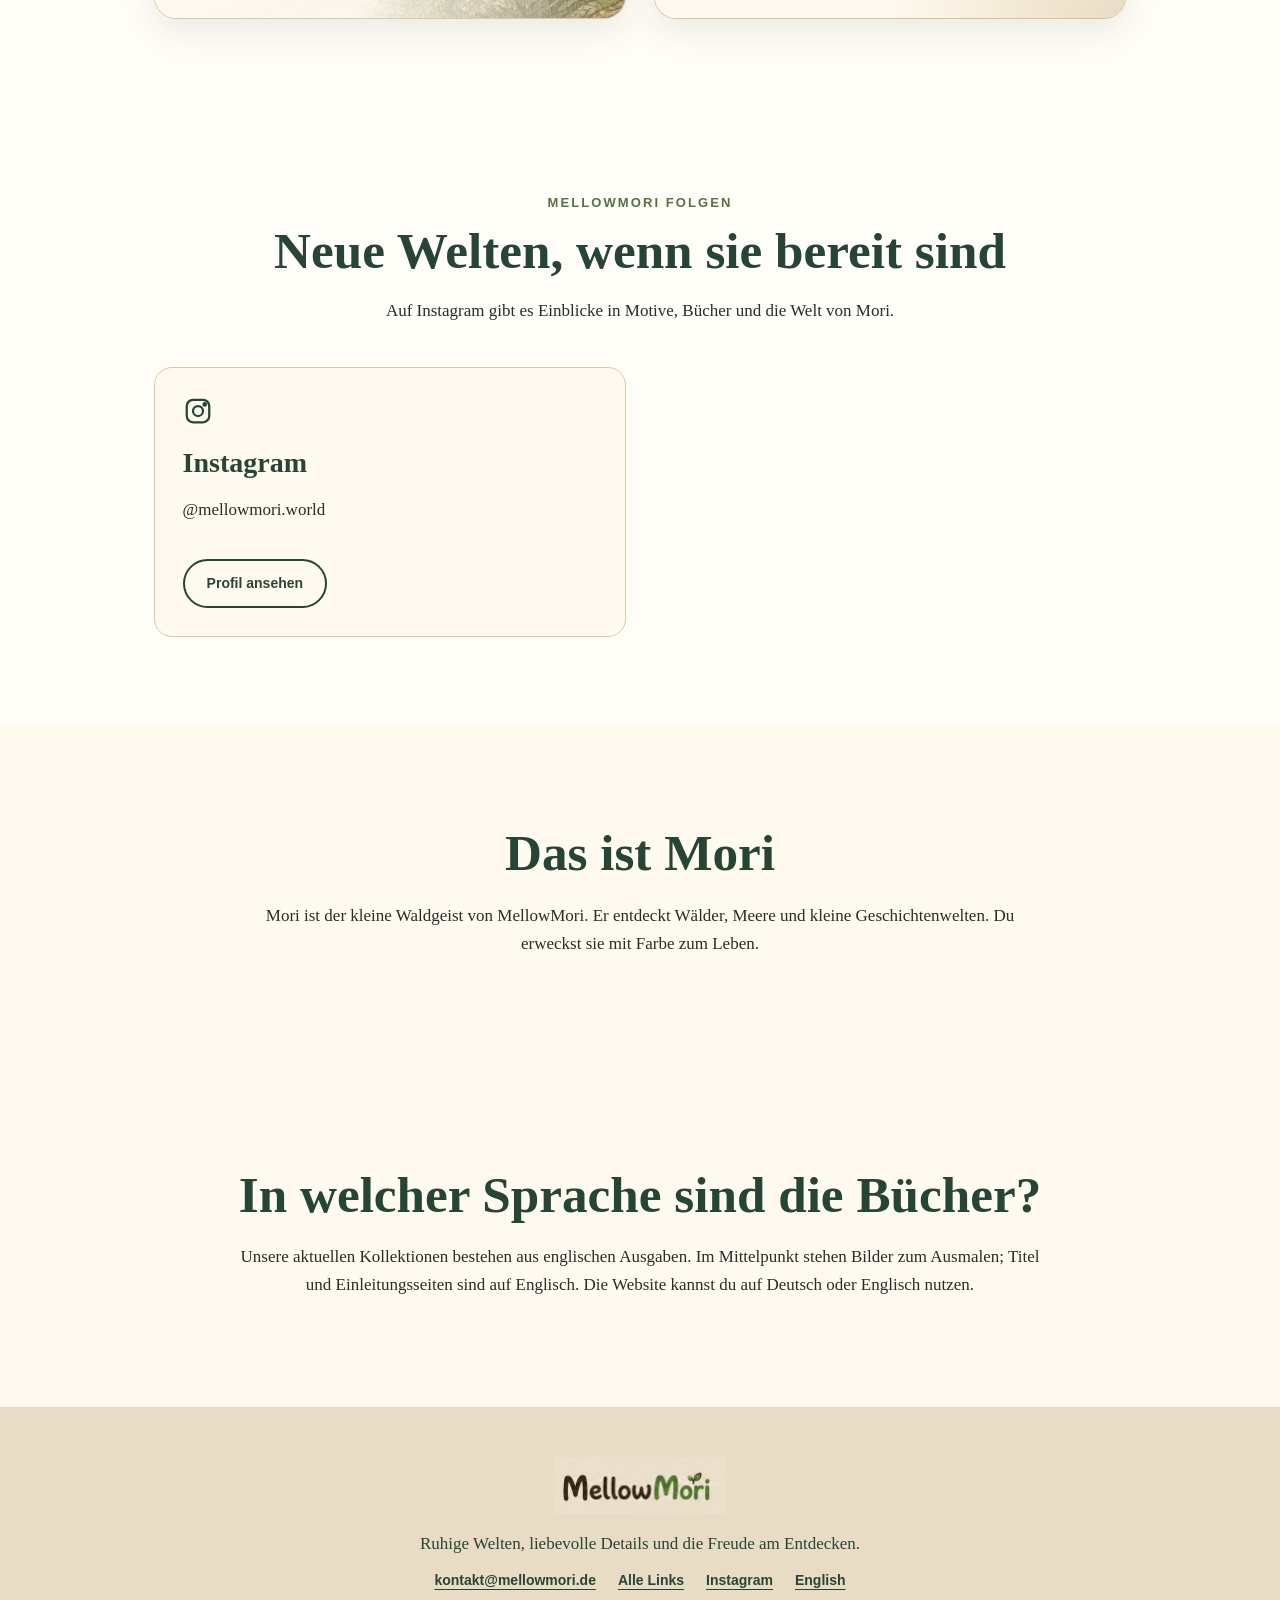
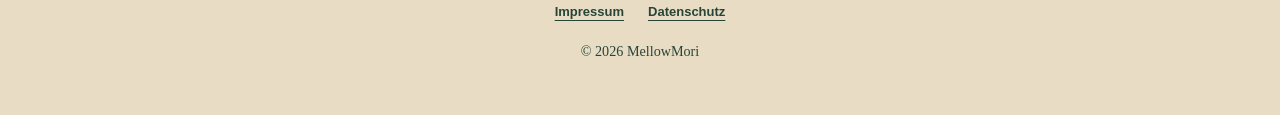
==== commit ba091e6e: "Restore English-only MellowMori catalog with verified regional links" ====
--- a/index.html
+++ b/index.html
@@ -1,2 +1,52 @@
-<!doctype html>
-<html lang="de"><head><meta charset="utf-8"><meta name="viewport" content="width=device-width,initial-scale=1"><title>MellowMori macht eine Pause.</title><meta name="robots" content="noindex,follow"><style>body{margin:0;background:#faf7ef;color:#293e32;font:1.1rem/1.6 system-ui,sans-serif}main{max-width:42rem;margin:auto;padding:18vh 1.5rem 4rem}img{width:10rem;height:auto}h1{font-size:clamp(1.65rem,4vw,2.4rem);line-height:1.2}nav{margin-top:3rem}a{color:inherit}</style></head><body><main><img src="/assets/mellowmori-wordmark.png" alt="MellowMori"><h1>MellowMori macht eine Pause.</h1><nav><a href="/en/" lang="en">English</a> · <a href="/impressum/">Impressum</a> · <a href="/datenschutz/">Datenschutz</a></nav></main></body></html>+<!DOCTYPE html>
+
+<html lang="de">
+<head>
+<meta charset="utf-8"/>
+<meta content="width=device-width, initial-scale=1" name="viewport"/>
+<meta content="Naturmotive und kleine Geschichten zum Ausmalen. Unsere internationalen Bücher erscheinen auf Englisch. Entdecke Nature und Little Worlds." name="description"/>
+<meta content="#274536" name="theme-color"/>
+<meta content="website" property="og:type"/><meta content="MellowMori" property="og:site_name"/>
+<meta content="MellowMori | Nature &amp; Little Worlds Malbücher" property="og:title"/>
+<meta content="Naturmotive und kleine Geschichten zum Ausmalen. Unsere internationalen Bücher erscheinen auf Englisch. Entdecke Nature und Little Worlds." property="og:description"/>
+<meta content="https://mellowmori.de/" property="og:url"/><meta content="de_DE" property="og:locale"/><meta content="en_US" property="og:locale:alternate"/>
+
+
+<link href="assets/favicon-32x32.png" rel="icon" sizes="32x32" type="image/png"/>
+<link href="assets/apple-touch-icon.png" rel="apple-touch-icon" sizes="180x180"/>
+<link as="image" fetchpriority="high" href="assets/mori-hero-clean-v3.png" rel="preload"/>
+<title>MellowMori | Nature &amp; Little Worlds Malbücher</title>
+<link href="styles.css" rel="stylesheet"/>
+
+<link href="https://mellowmori.de/" rel="canonical"/><link href="https://mellowmori.de/" hreflang="de" rel="alternate"/><link href="https://mellowmori.de/en/" hreflang="en" rel="alternate"/><link href="https://mellowmori.de/" hreflang="x-default" rel="alternate"/><script type="application/ld+json">{"@context": "https://schema.org", "@graph": [{"@type": "Organization", "@id": "https://mellowmori.de/#organization", "name": "MellowMori", "url": "https://mellowmori.de/", "logo": "https://mellowmori.de/assets/mellowmori-wordmark.png", "sameAs": ["https://www.instagram.com/mellowmori.world/"]}, {"@type": "WebPage", "@id": "https://mellowmori.de/#page", "url": "https://mellowmori.de/", "name": "MellowMori | Nature & Little Worlds Malbücher", "description": "Naturmotive und kleine Geschichten zum Ausmalen. Unsere internationalen Bücher erscheinen auf Englisch. Entdecke Nature und Little Worlds.", "inLanguage": "de"}, {"@type": "Book", "@id": "https://mellowmori.de/#MM-001", "name": "Woodland Hideaways", "inLanguage": "en", "bookFormat": "https://schema.org/Paperback", "numberOfPages": 84, "author": {"@type": "Person", "name": "Mellow Mori"}, "publisher": {"@id": "https://mellowmori.de/#organization"}, "image": "https://mellowmori.de/assets/woodland-hideaways-en-nature-v5.webp", "url": "https://mellowmori.de/#MM-001", "isPartOf": {"@type": "BookSeries", "name": "MellowMori Nature"}, "isbn": "9798171775971", "sameAs": ["https://www.amazon.com/dp/B0HHSKFL48", "https://www.amazon.de/dp/B0HHSKFL48"]}, {"@type": "Book", "@id": "https://mellowmori.de/#MM-002", "name": "Secrets of the Sea", "inLanguage": "en", "bookFormat": "https://schema.org/Paperback", "numberOfPages": 84, "author": {"@type": "Person", "name": "Mellow Mori"}, "publisher": {"@id": "https://mellowmori.de/#organization"}, "image": "https://mellowmori.de/assets/mm002-cover-en.webp", "url": "https://mellowmori.de/#MM-002", "isPartOf": {"@type": "BookSeries", "name": "MellowMori Nature"}, "isbn": "9798171200381", "sameAs": ["https://www.amazon.com/dp/B0HHSG13T6", "https://www.amazon.de/dp/B0HHSG13T6"]}, {"@type": "Book", "@id": "https://mellowmori.de/#MM-003", "name": "Desert Wildlife", "inLanguage": "en", "bookFormat": "https://schema.org/Paperback", "numberOfPages": 84, "author": {"@type": "Person", "name": "Mellow Mori"}, "publisher": {"@id": "https://mellowmori.de/#organization"}, "image": "https://mellowmori.de/assets/mm003-cover-en-v6-owner-review.webp", "url": "https://mellowmori.de/#MM-003", "isPartOf": {"@type": "BookSeries", "name": "MellowMori Nature"}, "isbn": "9798171983628", "sameAs": ["https://www.amazon.com/dp/B0HHX8CV62", "https://www.amazon.de/dp/B0HHX8CV62"]}, {"@type": "Book", "@id": "https://mellowmori.de/#MM-004", "name": "Dino Stories", "inLanguage": "en", "bookFormat": "https://schema.org/Paperback", "numberOfPages": 84, "author": {"@type": "Person", "name": "Mellow Mori"}, "publisher": {"@id": "https://mellowmori.de/#organization"}, "image": "https://mellowmori.de/assets/mm004-cover-en-little-worlds.webp", "url": "https://mellowmori.de/#MM-004", "isPartOf": {"@type": "BookSeries", "name": "MellowMori Little Worlds"}, "isbn": "9798174032415", "sameAs": ["https://www.amazon.com/dp/B0HPKC8KS1", "https://www.amazon.de/dp/B0HPKC8KS1"]}, {"@type": "Book", "@id": "https://mellowmori.de/#MM-005", "name": "Kitten Stories", "inLanguage": "en", "bookFormat": "https://schema.org/Paperback", "numberOfPages": 84, "author": {"@type": "Person", "name": "Mellow Mori"}, "publisher": {"@id": "https://mellowmori.de/#organization"}, "image": "https://mellowmori.de/assets/mm005-cover-en-little-worlds.webp", "url": "https://mellowmori.de/#MM-005", "isPartOf": {"@type": "BookSeries", "name": "MellowMori Little Worlds"}, "isbn": "9798174037434", "sameAs": ["https://www.amazon.com/dp/B0HPCW2QRR", "https://www.amazon.de/dp/B0HPCW2QRR"]}, {"@type": "Book", "@id": "https://mellowmori.de/#MM-006", "name": "Puppy Stories", "inLanguage": "en", "bookFormat": "https://schema.org/Paperback", "numberOfPages": 84, "author": {"@type": "Person", "name": "Mellow Mori"}, "publisher": {"@id": "https://mellowmori.de/#organization"}, "image": "https://mellowmori.de/assets/mm006-cover-en-little-worlds.webp", "url": "https://mellowmori.de/#MM-006", "isPartOf": {"@type": "BookSeries", "name": "MellowMori Little Worlds"}}]}</script></head>
+<body>
+<a class="skip-link" href="#main">Zum Inhalt springen</a>
+<header class="site-header">
+<a aria-label="MellowMori Startseite" class="brand" href="#top"><img alt="MellowMori" height="115" src="assets/mellowmori-wordmark.png" width="342"/></a>
+<nav aria-label="Hauptnavigation"><a href="#books">Nature</a><a href="#little-worlds">Little Worlds</a><a href="#lines">Welten</a><a href="#about">Über Mori</a><a href="links/">Links</a><a aria-label="Englische Website anzeigen" class="language" href="en/#books" hreflang="en" lang="en">EN</a></nav>
+</header>
+<main id="main">
+<section class="hero" id="top"><div class="hero-copy"><p class="eyebrow">MellowMori Nature &amp; Little Worlds</p><h1>Deine Farben. Eine Welt auf jeder Seite.</h1><p>Waldwege, Meerestiere und verspielte Tiergeschichten. Unsere Bücher geben deinen Farben Raum und erscheinen als internationale englische Ausgaben.</p><a class="button" href="#books">Bücher entdecken</a></div><div class="hero-art"><img alt="Mori, der kleine Waldgeist von MellowMori" fetchpriority="high" height="320" src="assets/mori-hero-clean-v3.png" width="254"/></div></section>
+<section aria-labelledby="books-heading" class="books nature-collection" data-product-language="en" data-product-line="mellowmori-nature" id="books"><div class="section-heading"><p class="eyebrow">MellowMori Nature</p><h2 id="books-heading">Drei Lebensräume. Eine ruhige Kollektion.</h2><p>Drei Bücher führen durch Wald, Meer und Wüste. Jeder Band enthält 40 Motive mit Tieren und ihren Lebensräumen.</p><ul aria-label="Gemeinsame Buchmerkmale" class="collection-facts"><li>40 Motive pro Band</li><li>Einseitig bedruckt</li><li>Großformat 8,5 × 11 Zoll</li></ul></div>
+<div class="collection-grid"><article class="collection-card" data-product-id="MM-001" data-product-language="en" id="MM-001"><figure><img src="assets/woodland-hideaways-en-nature-v5.webp" alt="Englische Ausgabe: Woodland Hideaways" width="1020" height="1320" loading="lazy" decoding="async"/></figure><div class="collection-card__copy"><p class="edition">Englische Ausgabe</p><h3>Woodland Hideaways</h3><p class="collection-card__summary">Waldbewohner zwischen Wurzeln, Bäumen und versteckten Rückzugsorten. 40 Motive zum Ausmalen.</p><a class="secondary-link collection-card__cta" href="https://www.amazon.de/dp/B0HHSKFL48" rel="noopener noreferrer">Bei Amazon.de ansehen</a></div></article><article class="collection-card" data-product-id="MM-002" data-product-language="en" id="MM-002"><figure><img src="assets/mm002-cover-en.webp" alt="Englische Ausgabe: Secrets of the Sea" width="1020" height="1320" loading="lazy" decoding="async"/></figure><div class="collection-card__copy"><p class="edition">Englische Ausgabe</p><h3>Secrets of the Sea</h3><p class="collection-card__summary">Schildkröten, Fische und weitere Meerestiere in ihren Lebensräumen. 40 Motive zum Ausmalen.</p><a class="secondary-link collection-card__cta" href="https://www.amazon.de/dp/B0HHSG13T6" rel="noopener noreferrer">Bei Amazon.de ansehen</a></div></article><article class="collection-card" data-product-id="MM-003" data-product-language="en" id="MM-003"><figure><img src="assets/mm003-cover-en-v6-owner-review.webp" alt="Englische Ausgabe: Desert Wildlife" width="1020" height="1320" loading="lazy" decoding="async"/></figure><div class="collection-card__copy"><p class="edition">Englische Ausgabe</p><h3>Desert Wildlife</h3><p class="collection-card__summary">Wüstentiere zwischen Dünen, Felsen und Pflanzen. 40 Motive zum Ausmalen.</p><a class="secondary-link collection-card__cta" href="https://www.amazon.de/dp/B0HHX8CV62" rel="noopener noreferrer">Bei Amazon.de ansehen</a></div></article></div>
+<section aria-labelledby="inspiration-heading" class="inspiration-gallery"><div class="inspiration-heading"><p class="edition">Farbinspiration aus allen drei Bänden</p><h3 id="inspiration-heading">Vom klaren Motiv zur eigenen Farbwelt</h3><p>Neun ausgewählte Beispiele zeigen, wie unterschiedlich Wald, Meer und Wüste wirken können. Die Motive wurden von MellowMori koloriert und dienen als Inspiration – sie sind keine Kundenarbeiten.</p></div><div class="inspiration-books">
+<article class="inspiration-book"><div class="inspiration-book__copy"><p class="inspiration-habitat">Wald</p><h4>Woodland Hideaways</h4></div><div aria-label="Drei MellowMori-Farbinspirationen aus Woodland Hideaways" class="preview-grid"><img alt="Von MellowMori kolorierter Biber an einem natürlichen Damm" decoding="async" height="600" loading="lazy" src="assets/mm001-preview-beaver.png" width="600"/><img alt="Von MellowMori kolorierter Frosch auf Seerosenblättern" decoding="async" height="600" loading="lazy" src="assets/mm001-preview-frog.png" width="600"/><img alt="Von MellowMori kolorierter Braunbär an einer felsigen Höhle" decoding="async" height="600" loading="lazy" src="assets/mm001-preview-bear.png" width="600"/></div></article>
+<article class="inspiration-book"><div class="inspiration-book__copy"><p class="inspiration-habitat inspiration-habitat--sea">Meer</p><h4>Secrets of the Sea</h4></div><div aria-label="Drei MellowMori-Farbinspirationen aus Secrets of the Sea" class="preview-grid"><img alt="Von MellowMori kolorierter Clownfisch zwischen farbigen Korallen" decoding="async" height="600" loading="lazy" src="assets/mm002-preview-clownfish.jpg" width="600"/><img alt="Von MellowMori kolorierter Oktopus in einer felsigen Unterwasserwelt" decoding="async" height="600" loading="lazy" src="assets/mm002-preview-octopus.jpg" width="600"/><img alt="Von MellowMori kolorierter Delfin im offenen Meer" decoding="async" height="600" loading="lazy" src="assets/mm002-preview-dolphin.jpg" width="600"/></div></article>
+<article class="inspiration-book"><div class="inspiration-book__copy"><p class="inspiration-habitat inspiration-habitat--desert">Wüste</p><h4>Desert Wildlife</h4></div><div aria-label="Drei MellowMori-Farbinspirationen aus Desert Wildlife" class="preview-grid"><img alt="Von MellowMori kolorierter Skorpion vor einem natürlichen Wüstenfelsen" decoding="async" height="600" loading="lazy" src="assets/mm003-preview-deathstalker.jpg" width="600"/><img alt="Von MellowMori kolorierte wilde Trampeltiere in einer weiten Wüstenlandschaft" class="source-faithful-inspiration" decoding="async" height="600" loading="lazy" src="assets/mm003-preview-bactrian-camels-s35-v5-lossless.webp" width="600"/><img alt="Von MellowMori kolorierte Zebrafinken an einer Wasserstelle im Palm Valley" decoding="async" height="600" loading="lazy" src="assets/mm003-preview-zebra-finches.jpg" width="600"/></div></article>
+</div></section>
+</section>
+<section aria-labelledby="little-worlds-heading" class="books little-worlds-collection" data-product-language="en" data-product-line="mellowmori-little-worlds" id="little-worlds">
+<div class="section-heading"><p class="eyebrow">MellowMori Little Worlds</p><h2 id="little-worlds-heading">Kleine Abenteuer mit Dinosauriern, Kätzchen und Welpen.</h2><p>Jedes Buch enthält 40 kleine Geschichten zum Ausmalen. Klare Linien lassen Platz für eigene Farben. Mori schaut als kleiner Entdecker vorbei.</p><ul aria-label="Buchmerkmale" class="collection-facts"><li>40 Motive</li><li>Einseitig bedruckt</li><li>Quadratformat 8,5 × 8,5 Zoll</li></ul></div>
+<div class="collection-grid"><article class="collection-card little-worlds-card" data-product-id="MM-004" data-product-language="en" id="MM-004"><figure><img src="assets/mm004-cover-en-little-worlds.webp" alt="Englische Ausgabe: Dino Stories" width="900" height="900" loading="lazy" decoding="async"/></figure><div class="collection-card__copy"><p class="edition">Englische Ausgabe</p><h3>Dino Stories</h3><p class="collection-card__summary">Neugierige Dinosaurier in 40 kleinen Szenen mit klaren Linien.</p><a class="secondary-link collection-card__cta" href="https://www.amazon.de/dp/B0HPKC8KS1" rel="noopener noreferrer">Bei Amazon.de ansehen</a></div></article><article class="collection-card little-worlds-card" data-product-id="MM-005" data-product-language="en" id="MM-005"><figure><img src="assets/mm005-cover-en-little-worlds.webp" alt="Englische Ausgabe: Kitten Stories" width="900" height="900" loading="lazy" decoding="async"/></figure><div class="collection-card__copy"><p class="edition">Englische Ausgabe</p><h3>Kitten Stories</h3><p class="collection-card__summary">Verspielte Kätzchen im Garten, zu Hause und bei kleinen Alltagsabenteuern. 40 Szenen zum Ausmalen.</p><a class="secondary-link collection-card__cta" href="https://www.amazon.de/dp/B0HPCW2QRR" rel="noopener noreferrer">Bei Amazon.de ansehen</a></div></article><article class="collection-card little-worlds-card" data-product-id="MM-006" data-product-language="en" id="MM-006"><figure><img src="assets/mm006-cover-en-little-worlds.webp" alt="Englische Ausgabe: Puppy Stories" width="900" height="900" loading="lazy" decoding="async"/></figure><div class="collection-card__copy"><p class="edition">Englische Ausgabe</p><h3>Puppy Stories</h3><p class="collection-card__summary">Neugierige Welpen in 40 kleinen Alltagsszenen zum Ausmalen.</p><span class="unavailable">Erscheint demnächst</span></div></article></div>
+
+</section>
+<section aria-labelledby="lines-heading" class="product-lines" id="lines"><p class="eyebrow">Unsere Produktlinien</p><h2 id="lines-heading">Zwei Arten, neue Welten zu entdecken</h2><div class="line-grid">
+<article class="line-card line-card--nature"><div class="line-card__content"><img alt="MellowMori" class="line-card__wordmark" height="115" src="assets/mellowmori-wordmark.png" width="342"/><p class="line-name line-name--nature">Nature</p><h3>Die Natur genauer betrachten</h3><p>Tiere und ihre Lebensräume stehen im Mittelpunkt ruhiger, detailreicher Ausmalwelten.</p><a class="secondary-link" href="#books">Nature entdecken</a></div></article>
+<article class="line-card line-card--little-worlds"><div class="line-card__content"><img alt="MellowMori" class="line-card__wordmark" height="115" src="assets/mellowmori-wordmark.png" width="342"/><p class="line-name line-name--little-worlds">Little Worlds</p><h3>Kleine Welten, große Geschichten</h3><p>Verspielte Malwelten mit wiederkehrenden Freunden, kleinen Abenteuern und klaren, angenehm ausmalbaren Szenen.</p><a class="secondary-link" href="#little-worlds">Little Worlds ansehen</a></div></article>
+</div></section>
+<section aria-labelledby="social-heading" class="social"><p class="eyebrow">MellowMori folgen</p><h2 id="social-heading">Neue Welten, wenn sie bereit sind</h2><p>Auf Instagram gibt es Einblicke in Motive, Bücher und die Welt von Mori.</p><div class="social-grid"><a class="social-card" href="https://www.instagram.com/mellowmori.world/" rel="me"><svg aria-hidden="true" class="social-icon" viewbox="0 0 24 24"><rect height="18" rx="5" width="18" x="3" y="3"></rect><circle cx="12" cy="12" r="4"></circle><circle cx="17.4" cy="6.7" r="1"></circle></svg><h3>Instagram</h3><p>@mellowmori.world</p><span class="secondary-link">Profil ansehen</span></a></div></section>
+<section class="about" id="about"><h2>Das ist Mori</h2><p>Mori ist der kleine Waldgeist von MellowMori. Er entdeckt Wälder, Meere und kleine Geschichtenwelten. Du erweckst sie mit Farbe zum Leben.</p></section><section class="about" id="book-language"><h2>In welcher Sprache sind die Bücher?</h2><p>Unsere aktuellen Kollektionen bestehen aus englischen Ausgaben. Im Mittelpunkt stehen Bilder zum Ausmalen; Titel und Einleitungsseiten sind auf Englisch. Die Website kannst du auf Deutsch oder Englisch nutzen.</p></section>
+</main>
+<footer><img alt="MellowMori" height="115" loading="lazy" src="assets/mellowmori-wordmark.png" width="342"/><p>Ruhige Welten, liebevolle Details und die Freude am Entdecken.</p><p class="footer-links"><a href="mailto:kontakt@mellowmori.de">kontakt@mellowmori.de</a><a href="links/">Alle Links</a><a href="https://www.instagram.com/mellowmori.world/" rel="me">Instagram</a><a class="footer-language" href="en/#books" hreflang="en" lang="en">English</a></p><div aria-label="Rechtliche Seiten" class="legal-slots"><a href="impressum/">Impressum</a><a href="datenschutz/">Datenschutz</a></div><small>© 2026 MellowMori</small></footer>
+</body>
+</html>
--- a/styles.css
+++ b/styles.css
@@ -0,0 +1,285 @@
+:root { --cream:#f3e8d2; --paper:#fffaf0; --forest:#274536; --moss:#597043; --gold:#d7ad55; --ink:#2b2b28; --line:#d8c9aa; }
+* { box-sizing:border-box; }
+html { scroll-behavior:smooth; }
+section[id] { scroll-margin-top:112px; }
+body { margin:0; max-width:100vw; overflow-x:hidden; background:var(--paper); color:var(--ink); font:17px/1.65 Georgia,serif; }
+img { max-width:100%; height:auto; display:block; }
+a:focus-visible { outline:3px solid var(--gold); outline-offset:4px; }
+.skip-link { position:fixed; top:8px; left:-9999px; z-index:20; padding:10px 14px; background:var(--forest); color:#fff; }
+.skip-link:focus { left:8px; }
+.site-header { min-height:82px; padding:12px clamp(20px,6vw,90px); display:flex; align-items:center; justify-content:space-between; gap:28px; background:rgba(255,250,240,.96); border-bottom:1px solid var(--line); position:sticky; top:0; z-index:5; }
+.brand { flex:0 0 auto; }
+.brand img, footer img { width:170px; }
+.site-header nav { display:flex; align-items:center; justify-content:flex-end; gap:clamp(14px,2.4vw,28px); flex-wrap:wrap; }
+.site-header a { color:var(--forest); text-decoration:none; font:600 15px/1.2 Arial,sans-serif; }
+.site-header nav>a:not(.language) { padding:11px 4px; }
+.site-header nav a:hover { text-decoration:underline; text-underline-offset:5px; }
+.site-header .language { padding:7px 9px; border:1px solid var(--moss); border-radius:999px; }
+.hero { min-height:670px; padding:80px clamp(24px,8vw,130px); display:grid; grid-template-columns:1.2fr .8fr; align-items:center; gap:60px; background:radial-gradient(circle at 75% 30%,#fff9e9 0,transparent 35%),linear-gradient(145deg,var(--cream),#fbf4e5); }
+.hero-copy { max-width:800px; }
+.hero h1 { margin:.15em 0 .35em; color:var(--forest); font-size:clamp(48px,6vw,84px); line-height:1.02; letter-spacing:-.035em; }
+.hero-copy>p:not(.eyebrow) { max-width:650px; font-size:20px; }
+.hero-art { justify-self:center; display:grid; place-items:center; width:min(100%,340px); aspect-ratio:4/5; padding:30px; border:1px solid var(--line); border-radius:50% 48% 52% 46%; background:#fff9e9; box-shadow:0 24px 70px rgba(39,69,54,.12); }
+.hero-art img { width:min(100%,254px); margin:auto; }
+.eyebrow, .edition { margin:0; color:var(--moss); font:700 13px/1.2 Arial,sans-serif; letter-spacing:.16em; text-transform:uppercase; }
+.button, .unavailable, .secondary-link { display:inline-block; margin-top:18px; padding:14px 22px; border-radius:999px; font:700 14px/1.2 Arial,sans-serif; }
+.button { background:var(--forest); color:#fff; text-decoration:none; }
+.button:hover { background:#1d362a; }
+.nature, .coming-soon, .about, .product-lines, .social { padding:88px clamp(24px,12vw,190px); text-align:center; }
+.nature h2, .coming-soon h2, .about h2, .product-lines>h2, .section-heading h2, .social h2 { margin:.25em 0; color:var(--forest); font-size:clamp(34px,4vw,56px); line-height:1.1; }
+.nature p:last-child, .coming-soon p:last-child, .about p { max-width:800px; margin:20px auto; }
+.habitat-strip { display:flex; justify-content:center; flex-wrap:wrap; gap:10px; margin:30px auto 0; }
+.habitat-strip span { display:inline-flex; align-items:center; gap:10px; padding:9px 16px; border:1px solid var(--line); border-radius:999px; background:#fffdf7; color:var(--forest); font:700 12px/1 Arial,sans-serif; letter-spacing:.11em; text-transform:uppercase; }
+.habitat-strip span::before { content:""; width:9px; height:9px; border-radius:50%; background:var(--moss); box-shadow:inset 0 0 0 2px rgba(255,255,255,.45); }
+.habitat-strip span:nth-child(2)::before { background:#43839a; }
+.habitat-strip span:nth-child(3)::before { background:#c47d3c; }
+.books { padding:70px clamp(24px,8vw,130px) 100px; background:var(--cream); }
+.section-heading { max-width:900px; margin:0 auto 18px; text-align:center; }
+.books>* { min-width:0; }
+.section-heading>p:last-child { margin:16px auto 0; }
+.collection-facts { display:flex; justify-content:center; flex-wrap:wrap; gap:8px 12px; margin:26px auto 0; padding:0; color:var(--forest); font:700 13px/1.35 Arial,sans-serif; list-style:none; }
+.collection-facts li { padding:9px 13px; border:1px solid #cbb893; border-radius:999px; background:rgba(255,253,247,.75); }
+.collection-grid { display:grid; grid-template-columns:repeat(3,minmax(0,1fr)); gap:24px; width:min(100%,1200px); margin:38px auto 0; }
+.collection-card { min-width:0; display:flex; flex-direction:column; padding:22px; background:var(--paper); border:1px solid var(--line); border-radius:22px; box-shadow:0 16px 45px rgba(39,69,54,.08); }
+.collection-card figure { margin:0 0 24px; }
+.collection-card figure img { width:100%; aspect-ratio:647/844; object-fit:cover; border-radius:10px; box-shadow:0 10px 24px rgba(43,43,40,.18); }
+.collection-card__copy { display:flex; flex:1; flex-direction:column; align-items:flex-start; }
+.collection-card h3 { min-height:2.1em; margin:.35em 0; color:var(--forest); font-size:clamp(26px,2.3vw,34px); line-height:1.05; overflow-wrap:anywhere; }
+.collection-card__copy>p:not(.edition) { margin:.25em 0; }
+.collection-card__summary { min-height:3.35em; }
+.availability { color:var(--forest); font:700 12px/1.2 Arial,sans-serif; letter-spacing:.11em; text-transform:uppercase; }
+.availability--soon { color:#8a5e37; }
+.collection-card__features { display:flex; flex-wrap:wrap; gap:5px 12px; margin:14px 0 0; padding:0; color:#4e514b; font:600 13px/1.35 Arial,sans-serif; list-style:none; }
+.collection-card__features li:not(:last-child)::after { content:"·"; margin-left:12px; color:#9b7650; }
+.collection-card .unavailable, .collection-card .status-pill { margin-top:auto; }
+.collection-card__cta { margin-top:auto; }
+.collection-card--preview h3 { margin-top:calc(.35em + 23px); }
+.collection-card__status { display:flex; align-items:center; gap:9px; margin:auto 0 0; padding-top:22px; color:#6d523d; font:700 13px/1.2 Arial,sans-serif; letter-spacing:.08em; text-transform:uppercase; }
+.collection-card__status span { width:8px; height:8px; border-radius:50%; background:#b87339; }
+.collection-card--coming-soon { border-style:dashed; border-color:#ba9a69; background:#fbf6ea; }
+.collection-card--preview figure img { box-shadow:0 10px 24px rgba(103,67,34,.18); }
+.collection-card__placeholder { position:relative; isolation:isolate; display:flex; aspect-ratio:647/844; flex-direction:column; align-items:center; justify-content:center; overflow:hidden; margin:0 0 24px; padding:38px 24px; border:1px solid #cabc9f; border-radius:10px; background:radial-gradient(circle at 78% 18%,rgba(215,173,85,.35) 0 8%,transparent 9%),linear-gradient(155deg,#fffaf0 8%,#e7ead9 56%,#d4dbc4 100%); color:var(--forest); text-align:center; box-shadow:0 10px 24px rgba(43,43,40,.12); }
+.collection-card__placeholder::before, .collection-card__placeholder::after { content:""; position:absolute; z-index:-1; width:145%; border:1px solid rgba(89,112,67,.22); border-radius:50%; }
+.collection-card__placeholder::before { height:54%; left:-74%; bottom:-10%; transform:rotate(12deg); }
+.collection-card__placeholder::after { height:44%; right:-78%; bottom:5%; transform:rotate(-10deg); }
+.placeholder-wordmark { width:min(72%,210px); margin:0 0 8px; }
+.placeholder-line { font:600 clamp(16px,1.6vw,20px)/1.1 Georgia,"Times New Roman",serif; letter-spacing:.22em; text-transform:uppercase; }
+.placeholder-message { max-width:230px; margin-top:34px; font:700 clamp(24px,2.2vw,32px)/1.12 Georgia,serif; }
+.collection-card--provisional { border-style:dashed; background:#fff8e9; }
+.collection-card .status-pill--light { border-color:#9b7650; background:#f0e1c3; color:#563c2e; }
+.candidate-note { width:min(100%,900px); margin:24px auto 0; padding:14px 18px; border-left:4px solid #9b6745; background:#fff6e5; color:#4f3d32; }
+.book-details { display:grid; grid-template-columns:minmax(240px,.7fr) minmax(0,1.3fr); gap:40px; align-items:center; width:min(100%,1200px); margin:34px auto 0; padding:34px; border-radius:22px; background:#fffdf7; border:1px solid var(--line); }
+.book-details h3 { margin:.35em 0; color:var(--forest); font-size:30px; line-height:1.15; }
+.book-details__inspiration { min-width:0; }
+.inspiration-note { max-width:440px; margin:.6em 0 1em; color:#4e514b; font-size:15px; }
+.book-details ul { padding-left:1.2em; }
+.preview-grid { display:grid; grid-template-columns:repeat(3,minmax(0,1fr)); gap:14px; }
+.preview-grid img { width:100%; border-radius:14px; box-shadow:0 8px 22px rgba(43,43,40,.14); }
+.inspiration-gallery { width:min(100%,1200px); margin:34px auto 0; padding:34px; border:1px solid var(--line); border-radius:22px; background:#fffdf7; }
+.inspiration-heading { max-width:780px; margin:0 auto 28px; text-align:center; }
+.inspiration-heading h3 { margin:.35em 0; color:var(--forest); font-size:clamp(30px,3.2vw,44px); line-height:1.1; }
+.inspiration-heading>p:last-child { margin:12px auto 0; color:#4e514b; }
+.inspiration-books { display:grid; gap:18px; }
+.inspiration-book { display:grid; grid-template-columns:minmax(260px,.52fr) minmax(0,1.48fr); gap:28px; align-items:center; padding:22px; border:1px solid #e3d6bd; border-radius:18px; background:var(--paper); }
+.inspiration-book__copy { min-width:0; }
+.inspiration-book h4 { margin:.28em 0 0; color:var(--forest); font-size:clamp(24px,2vw,30px); line-height:1.08; overflow-wrap:normal; }
+.inspiration-habitat { margin:0; color:var(--moss); font:700 12px/1.2 Arial,sans-serif; letter-spacing:.16em; text-transform:uppercase; }
+.inspiration-habitat--sea { color:#34748b; }
+.inspiration-habitat--desert { color:#9b6035; }
+.unavailable { background:#e6dfd0; color:#4e514b; }
+.secondary-link { border:2px solid var(--forest); color:var(--forest); text-decoration:none; }
+.secondary-link:hover { background:var(--forest); color:#fff; }
+.product-lines { min-width:0; background:#fffdf7; }
+.product-lines>h2 { max-width:100%; overflow-wrap:anywhere; }
+.line-grid, .social-grid { display:grid; grid-template-columns:repeat(2,minmax(0,1fr)); gap:28px; max-width:1100px; margin:42px auto 0; text-align:left; }
+.line-card { --line-card-art:none; position:relative; isolation:isolate; min-width:0; min-height:510px; overflow:hidden; border:1px solid var(--line); border-radius:22px; background:var(--paper); box-shadow:0 12px 35px rgba(39,69,54,.1); }
+.line-card::before, .line-card::after { content:""; position:absolute; inset:0; pointer-events:none; }
+.line-card::before { z-index:-2; background-image:var(--line-card-art); background-repeat:no-repeat; background-size:cover; background-position:63% center; }
+.line-card::after { z-index:-1; background:linear-gradient(90deg,rgba(255,250,240,.99) 0%,rgba(255,250,240,.96) 42%,rgba(255,250,240,.66) 66%,rgba(255,250,240,.1) 100%); }
+.line-card--nature { --line-card-art:url("assets/worlds/mellowmori-nature-card-background.webp"); }
+.line-card--little-worlds { --line-card-art:radial-gradient(circle at 78% 72%,rgba(190,139,95,.20) 0 12%,transparent 12.5%),radial-gradient(circle at 86% 26%,rgba(104,145,125,.18) 0 8%,transparent 8.5%),linear-gradient(145deg,#fffaf0 0%,#f3ead9 62%,#e9dbc5 100%); border-color:#d7c395; }
+.line-card--little-worlds::after { background:linear-gradient(90deg,rgba(255,250,240,.99) 0%,rgba(255,250,240,.94) 51%,rgba(255,247,226,.38) 78%,rgba(255,244,211,.04) 100%); }
+.line-card__content { min-height:510px; display:flex; flex-direction:column; align-items:flex-start; width:min(64%,430px); padding:38px 34px; }
+.line-card__wordmark { display:block; width:clamp(168px,18vw,218px); height:auto; margin:0 0 2px; object-fit:contain; object-position:left center; }
+.line-card .secondary-link, .line-card .unavailable { align-self:flex-start; margin-top:auto; }
+.line-card h3, .social-grid h3 { margin:.4em 0; color:var(--forest); font-size:28px; line-height:1.15; }
+.line-card--nature h3 { font-family:Georgia,serif; font-size:clamp(30px,3vw,40px); letter-spacing:-.02em; }
+.line-name { color:var(--forest); }
+.line-name--nature { margin:-2px 0 5px; font:600 clamp(17px,1.7vw,21px)/1.1 Georgia,"Times New Roman",serif; letter-spacing:.22em; text-transform:uppercase; }
+.line-name--little-worlds { margin:-2px 0 5px; font:700 clamp(17px,1.7vw,21px)/1.1 "Trebuchet MS","Avenir Next Rounded","Arial Rounded MT Bold",Arial,sans-serif; letter-spacing:.015em; }
+.line-card--little-worlds h3 { margin:.55em 0 .4em; font:700 clamp(25px,2.3vw,32px)/1.12 "Trebuchet MS","Avenir Next Rounded","Arial Rounded MT Bold",Arial,sans-serif; letter-spacing:-.02em; }
+.coming-soon { background:var(--forest); color:#f8f0df; }
+.coming-soon h2, .coming-soon .eyebrow { color:#fff2c4; }
+.coming-soon-layout { width:min(100%,980px); margin:0 auto; display:grid; grid-template-columns:minmax(220px,360px) minmax(0,1fr); gap:clamp(36px,7vw,84px); align-items:center; text-align:left; }
+.coming-soon-visual { margin:0; justify-self:center; }
+.coming-soon-visual img { width:min(100%,330px); border-radius:16px; box-shadow:0 20px 48px rgba(0,0,0,.3); }
+.coming-soon-copy>p:last-child { max-width:620px; margin:18px 0 0; }
+.status-pill { display:inline-block; margin:22px 0 6px; padding:8px 13px; border:1px solid rgba(255,242,196,.45); border-radius:999px; color:#fff2c4; font:700 12px/1 Arial,sans-serif; letter-spacing:.12em; text-transform:uppercase; }
+.social { background:#fffdf7; }
+.social>p:not(.eyebrow) { max-width:760px; margin:18px auto; }
+.social-grid article, .social-card { padding:28px; border:1px solid var(--line); border-radius:18px; background:var(--paper); }
+.social-card { color:var(--ink); text-decoration:none; transition:transform .18s ease,box-shadow .18s ease; }
+.social-card:hover { transform:translateY(-2px); box-shadow:0 12px 30px rgba(39,69,54,.1); }
+.social-icon { width:30px; height:30px; fill:none; stroke:var(--forest); stroke-width:1.8; }
+.about { background:#fffaf0; }
+footer { padding:50px 24px; text-align:center; background:#e8dcc5; color:var(--forest); }
+footer img { margin:0 auto 16px; }
+footer p { margin:0 0 14px; }
+.footer-language, .footer-links a { color:var(--forest); font:700 14px/1.2 Arial,sans-serif; text-underline-offset:4px; }
+.footer-links { display:flex; justify-content:center; flex-wrap:wrap; gap:10px 22px; }
+.legal-slots { display:flex; justify-content:center; flex-wrap:wrap; gap:10px 24px; margin:0 0 16px; font:600 13px/1.4 Arial,sans-serif; color:#5e665f; }
+.legal-slots a { color:var(--forest); text-underline-offset:4px; }
+.legal-shell { width:min(820px,calc(100% - 48px)); min-height:62vh; margin:0 auto; padding:88px 0 110px; }
+.legal-shell h1 { margin:.2em 0 .6em; color:var(--forest); font-size:clamp(42px,6vw,68px); line-height:1.05; }
+.legal-shell h2 { margin:2em 0 .55em; color:var(--forest); font-size:28px; line-height:1.2; }
+.legal-shell h1, .legal-shell h2 { overflow-wrap:anywhere; }
+.legal-shell h3 { margin:1.7em 0 .4em; color:var(--forest); font-size:21px; line-height:1.25; }
+.legal-shell address { font-style:normal; }
+.legal-shell a { overflow-wrap:anywhere; color:var(--forest); text-underline-offset:3px; }
+.legal-note { padding:18px 20px; border-left:4px solid var(--gold); background:#fff7df; }
+.human-input { margin:34px 0; padding:24px 26px; border:2px solid var(--gold); border-radius:18px; background:#fff7df; }
+.human-input strong { color:var(--forest); font:800 13px/1.2 Arial,sans-serif; letter-spacing:.1em; }
+.human-input p { margin:10px 0 0; }
+.link-hub-page { background:linear-gradient(180deg,#f5ead5 0,#fffaf0 26%,#fffaf0 100%); }
+.link-hub { width:min(760px,calc(100% - 40px)); min-height:70vh; margin:0 auto; padding:64px 0 92px; }
+.link-hub__intro { max-width:650px; margin:0 auto 42px; text-align:center; }
+.link-hub__intro .hub-wordmark { width:184px; margin:0 auto 18px; }
+.link-hub__intro h1 { margin:.18em 0 .35em; color:var(--forest); font-size:clamp(38px,7vw,62px); line-height:1.02; letter-spacing:-.025em; }
+.link-hub__intro>p:last-child { margin:0 auto; color:#4e514b; }
+.link-hub__group { margin-top:34px; }
+.link-hub__group-heading { margin:0 0 14px; color:var(--forest); font-size:clamp(25px,4vw,34px); line-height:1.12; text-align:center; }
+.hub-link, .hub-book-card { color:var(--ink); text-decoration:none; border:1px solid var(--line); background:#fffdf7; box-shadow:0 12px 32px rgba(39,69,54,.08); transition:transform .18s ease,box-shadow .18s ease,border-color .18s ease; }
+.hub-link:hover, .hub-book-card:hover { transform:translateY(-2px); border-color:#aa946c; box-shadow:0 16px 36px rgba(39,69,54,.13); }
+.hub-link { min-height:72px; display:flex; align-items:center; justify-content:space-between; gap:18px; padding:18px 22px; border-radius:18px; }
+.hub-link--primary { background:var(--forest); border-color:var(--forest); color:#fff; box-shadow:0 14px 34px rgba(39,69,54,.2); }
+.hub-link--primary:hover { border-color:#1d362a; background:#1d362a; }
+.hub-link__copy { min-width:0; }
+.hub-link__label { display:block; font:700 18px/1.2 Arial,sans-serif; }
+.hub-link__detail { display:block; margin-top:5px; color:#5d665f; font:500 13px/1.35 Arial,sans-serif; overflow-wrap:anywhere; }
+.hub-link--primary .hub-link__detail { color:#e7eadf; }
+.hub-link__arrow { flex:0 0 auto; color:currentColor; font:700 24px/1 Arial,sans-serif; }
+.hub-book-list { display:grid; gap:14px; }
+.hub-book-card { display:grid; grid-template-columns:74px minmax(0,1fr) auto; align-items:center; gap:18px; min-height:112px; padding:14px 18px 14px 14px; border-radius:20px; }
+.hub-book-card img { width:74px; aspect-ratio:647/844; object-fit:cover; border-radius:9px; box-shadow:0 7px 18px rgba(43,43,40,.18); }
+.hub-book-card__copy { min-width:0; }
+.hub-book-card__copy span { display:block; }
+.hub-book-card__edition { margin-bottom:4px; color:var(--moss); font:700 11px/1.2 Arial,sans-serif; letter-spacing:.12em; text-transform:uppercase; }
+.hub-book-card__title { color:var(--forest); font:700 22px/1.08 Georgia,serif; overflow-wrap:anywhere; }
+.hub-book-card__destination { margin-top:6px; color:#5d665f; font:600 13px/1.3 Arial,sans-serif; }
+.hub-social-list { display:grid; gap:14px; }
+.hub-social-list .hub-link { background:#fffaf0; }
+.hub-social-mark { flex:0 0 auto; width:38px; height:38px; display:grid; place-items:center; border-radius:50%; background:#e8dcc5; color:var(--forest); font:800 13px/1 Arial,sans-serif; }
+.link-hub__privacy { margin:24px auto 0; color:#686b65; font:500 12px/1.55 Arial,sans-serif; text-align:center; }
+@media(max-width:820px) {
+  .site-header { align-items:flex-start; }
+  .site-header nav { max-width:330px; }
+  .hero { grid-template-columns:1fr; text-align:center; padding-top:55px; }
+  .hero-copy>p:not(.eyebrow) { margin-left:auto; margin-right:auto; }
+  .hero-art { width:min(100%,260px); padding:24px; }
+  .collection-grid { grid-template-columns:repeat(2,minmax(0,1fr)); }
+  .line-grid, .social-grid { grid-template-columns:1fr; }
+  .line-card, .line-card__content { min-height:470px; }
+  .line-card__content { width:min(62%,460px); }
+  .book-details { grid-template-columns:1fr; }
+  .inspiration-book { grid-template-columns:1fr; gap:16px; }
+  .inspiration-book__copy { text-align:center; }
+  .coming-soon-layout { grid-template-columns:minmax(180px,280px) minmax(0,1fr); gap:34px; }
+}
+@media(max-width:560px) {
+  section[id] { scroll-margin-top:16px; }
+  .site-header { position:static; display:block; width:100%; padding-left:12px; padding-right:12px; text-align:center; }
+  .brand img { margin:0 auto; }
+  .site-header nav { width:100%; justify-content:center; max-width:none; margin-top:12px; gap:10px 12px; }
+  .site-header a { font-size:14px; }
+  .hero { min-height:auto; width:100%; padding-left:20px; padding-right:20px; overflow:hidden; }
+  .hero-copy { min-width:0; width:100%; }
+  .hero h1 { font-size:32px; overflow-wrap:anywhere; }
+  .hero-copy p { overflow-wrap:anywhere; }
+  .collection-grid { grid-template-columns:1fr; }
+  .collection-card { padding:20px; }
+  .collection-card__copy { align-items:center; text-align:center; }
+  .collection-card h3 { min-height:0; }
+  .collection-card__summary { min-height:0; }
+  .collection-card figure { width:min(100%,260px); margin-left:auto; margin-right:auto; }
+  .collection-card__placeholder { width:min(100%,260px); margin-left:auto; margin-right:auto; }
+  .book-details { padding:24px; text-align:left; }
+  .book-details { overflow:hidden; }
+  .preview-grid { display:grid; grid-template-columns:1fr; gap:14px; overflow:visible; padding:2px; }
+  .preview-grid img { width:min(100%,260px); max-width:260px; justify-self:center; }
+  .inspiration-gallery { padding:24px 18px; }
+  .inspiration-book { padding:20px 14px; }
+  .coming-soon-layout { grid-template-columns:1fr; text-align:center; }
+  .coming-soon-visual img { width:min(72vw,300px); }
+  .coming-soon-copy>p:last-child { margin-left:auto; margin-right:auto; }
+  .line-card { min-height:520px; }
+  .line-card::before { background-position:58% center; }
+  .line-card::after, .line-card--little-worlds::after { background:linear-gradient(180deg,rgba(255,250,240,.99) 0%,rgba(255,250,240,.97) 47%,rgba(255,250,240,.7) 67%,rgba(255,250,240,.08) 100%); }
+  .line-card__content { width:100%; min-height:520px; padding:30px 26px 36px; }
+  .line-card__wordmark { width:190px; }
+  .line-card__content>p:not(.edition):not(.line-name) { max-width:92%; }
+  .legal-shell { width:min(100% - 40px,820px); padding:60px 0 80px; }
+  .link-hub { width:min(100% - 28px,760px); padding:44px 0 72px; }
+  .link-hub__intro { margin-bottom:34px; }
+  .hub-book-card { grid-template-columns:64px minmax(0,1fr) auto; gap:13px; min-height:100px; padding:12px 14px 12px 12px; }
+  .hub-book-card img { width:64px; }
+  .hub-book-card__title { font-size:19px; }
+  .hub-book-card__destination { font-size:12px; }
+}
+@media(max-width:360px) {
+  .books { padding-left:12px; padding-right:12px; }
+  .book-details, .inspiration-gallery { padding:10px; }
+  .inspiration-book { padding:10px; }
+}
+@media(prefers-reduced-motion:reduce) { html { scroll-behavior:auto; } *,*::before,*::after { animation-duration:.01ms!important; animation-iteration-count:1!important; transition-duration:.01ms!important; } }
+
+
+/* Private Little Worlds Wave 1 prelaunch candidate. */
+.little-worlds-collection {
+  background:linear-gradient(180deg,#fffaf0 0%,#f4ead8 48%,#fffaf0 100%);
+}
+.little-worlds-collection .section-heading h2,
+.little-worlds-card h3 {
+  font-family:"Trebuchet MS","Avenir Next Rounded","Arial Rounded MT Bold",Arial,sans-serif;
+  letter-spacing:-.025em;
+}
+.little-worlds-card {
+  border-color:#d8c49b;
+  background:#fffdf7;
+}
+.little-worlds-card figure img {
+  aspect-ratio:1/1;
+  object-fit:cover;
+  border-radius:14px;
+}
+.little-worlds-card .collection-card__status,
+.little-worlds-card .collection-card__cta--disabled {
+  width:100%;
+  justify-content:center;
+}
+.little-worlds-card .collection-card__cta--disabled {
+  margin-top:auto;
+  border-color:#b9b1a0;
+  color:#625f57;
+  background:#f1eee6;
+  cursor:not-allowed;
+  opacity:1;
+  text-decoration:none;
+}
+@media(max-width:560px) {
+  .little-worlds-collection { padding-left:20px; padding-right:20px; }
+  .little-worlds-card figure { width:min(100%,300px); }
+}
+
+/* S35 exact-source local candidate: retain the whole portrait inside the square gallery. */
+.preview-grid img.source-faithful-inspiration { aspect-ratio:1; object-fit:contain; background:#fff; }
+
+/* Little Worlds link-hub covers retain their full square format. */
+.hub-book-card--little-worlds img { aspect-ratio:1; object-fit:contain; }
+.hub-book-card--little-worlds .hub-book-card__title { font-family:"Trebuchet MS","Avenir Next Rounded","Arial Rounded MT Bold",Arial,sans-serif; }
+
+/* Current D1.3 Woodland front: preserve its full source geometry in both DE consumers. */
+.collection-card figure img[src$="waldverstecke-de-d1-3.jpg"],
+.hub-book-card img[src$="waldverstecke-de-d1-3.jpg"] { aspect-ratio:1020/1320; object-fit:contain; }
+
+/* D095: non-link upcoming cards share the established link-hub layout. */
+.hub-book-card:not(a){cursor:default;}
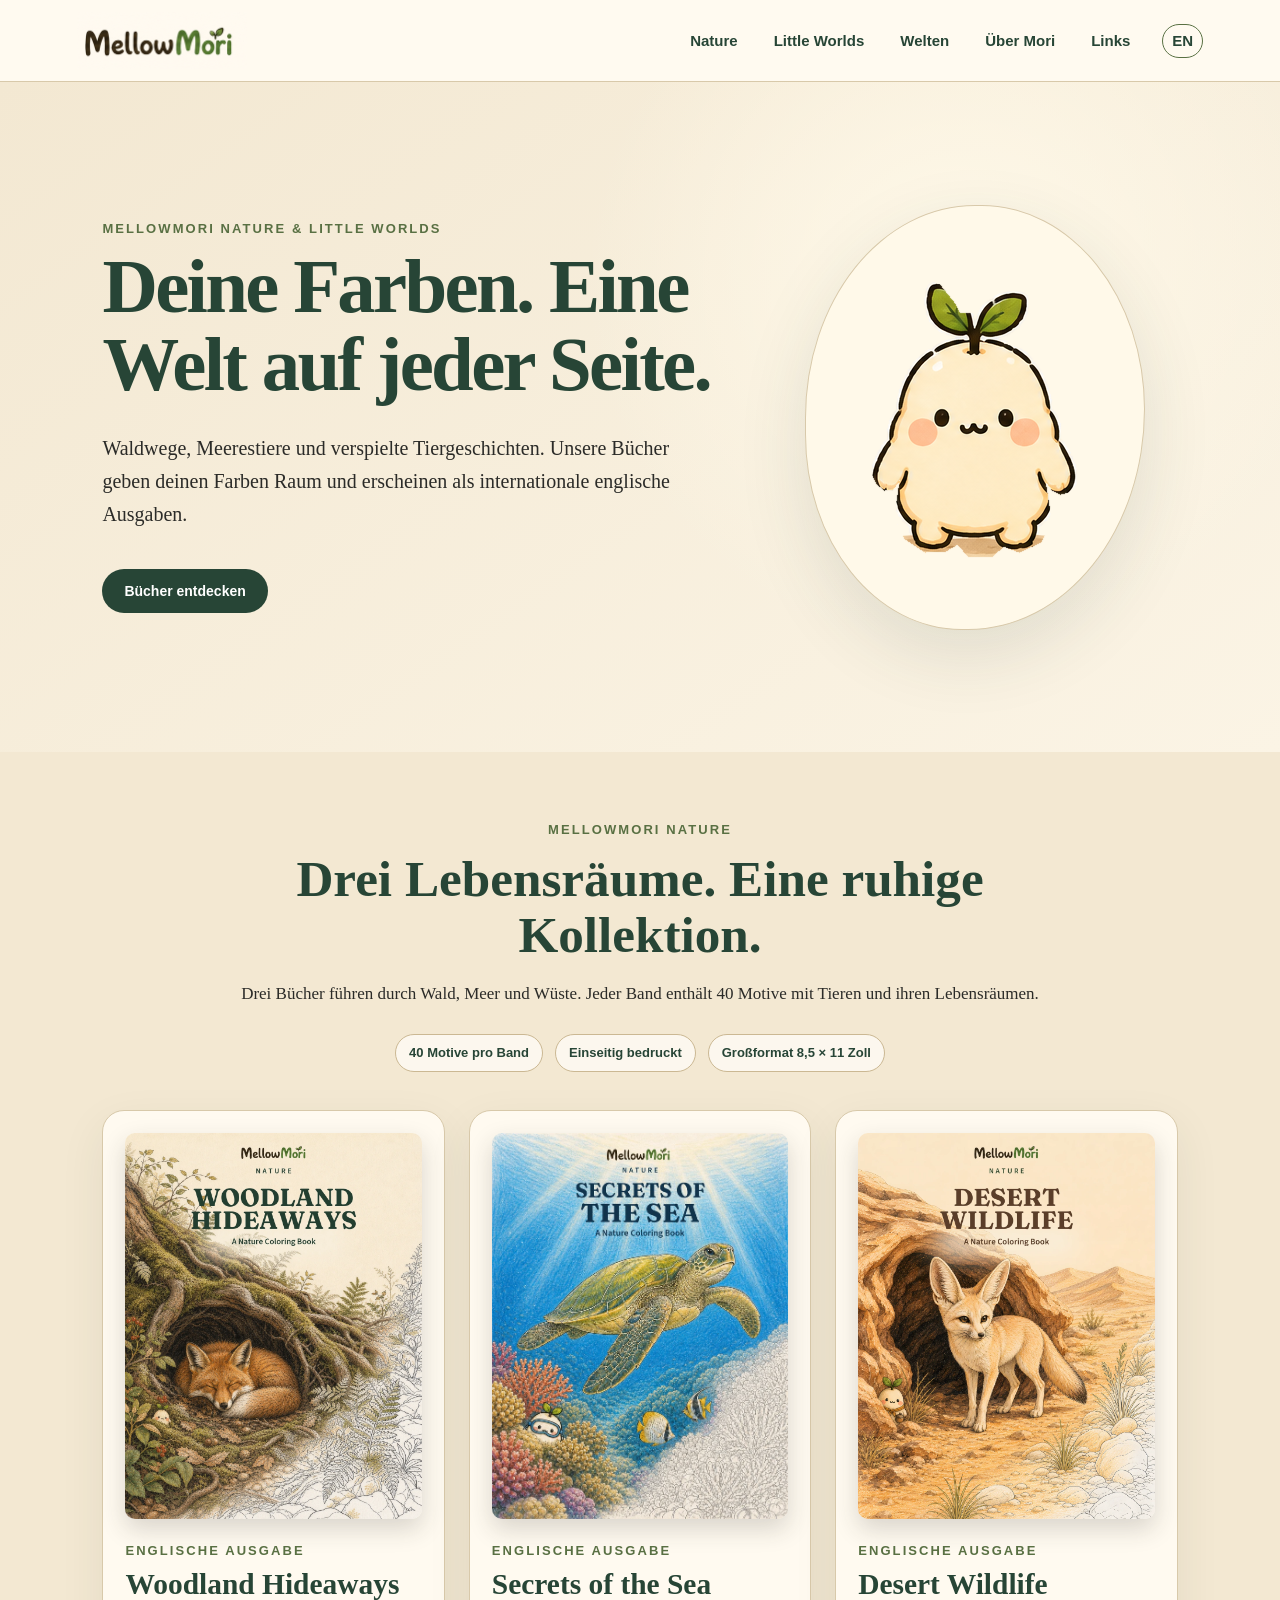
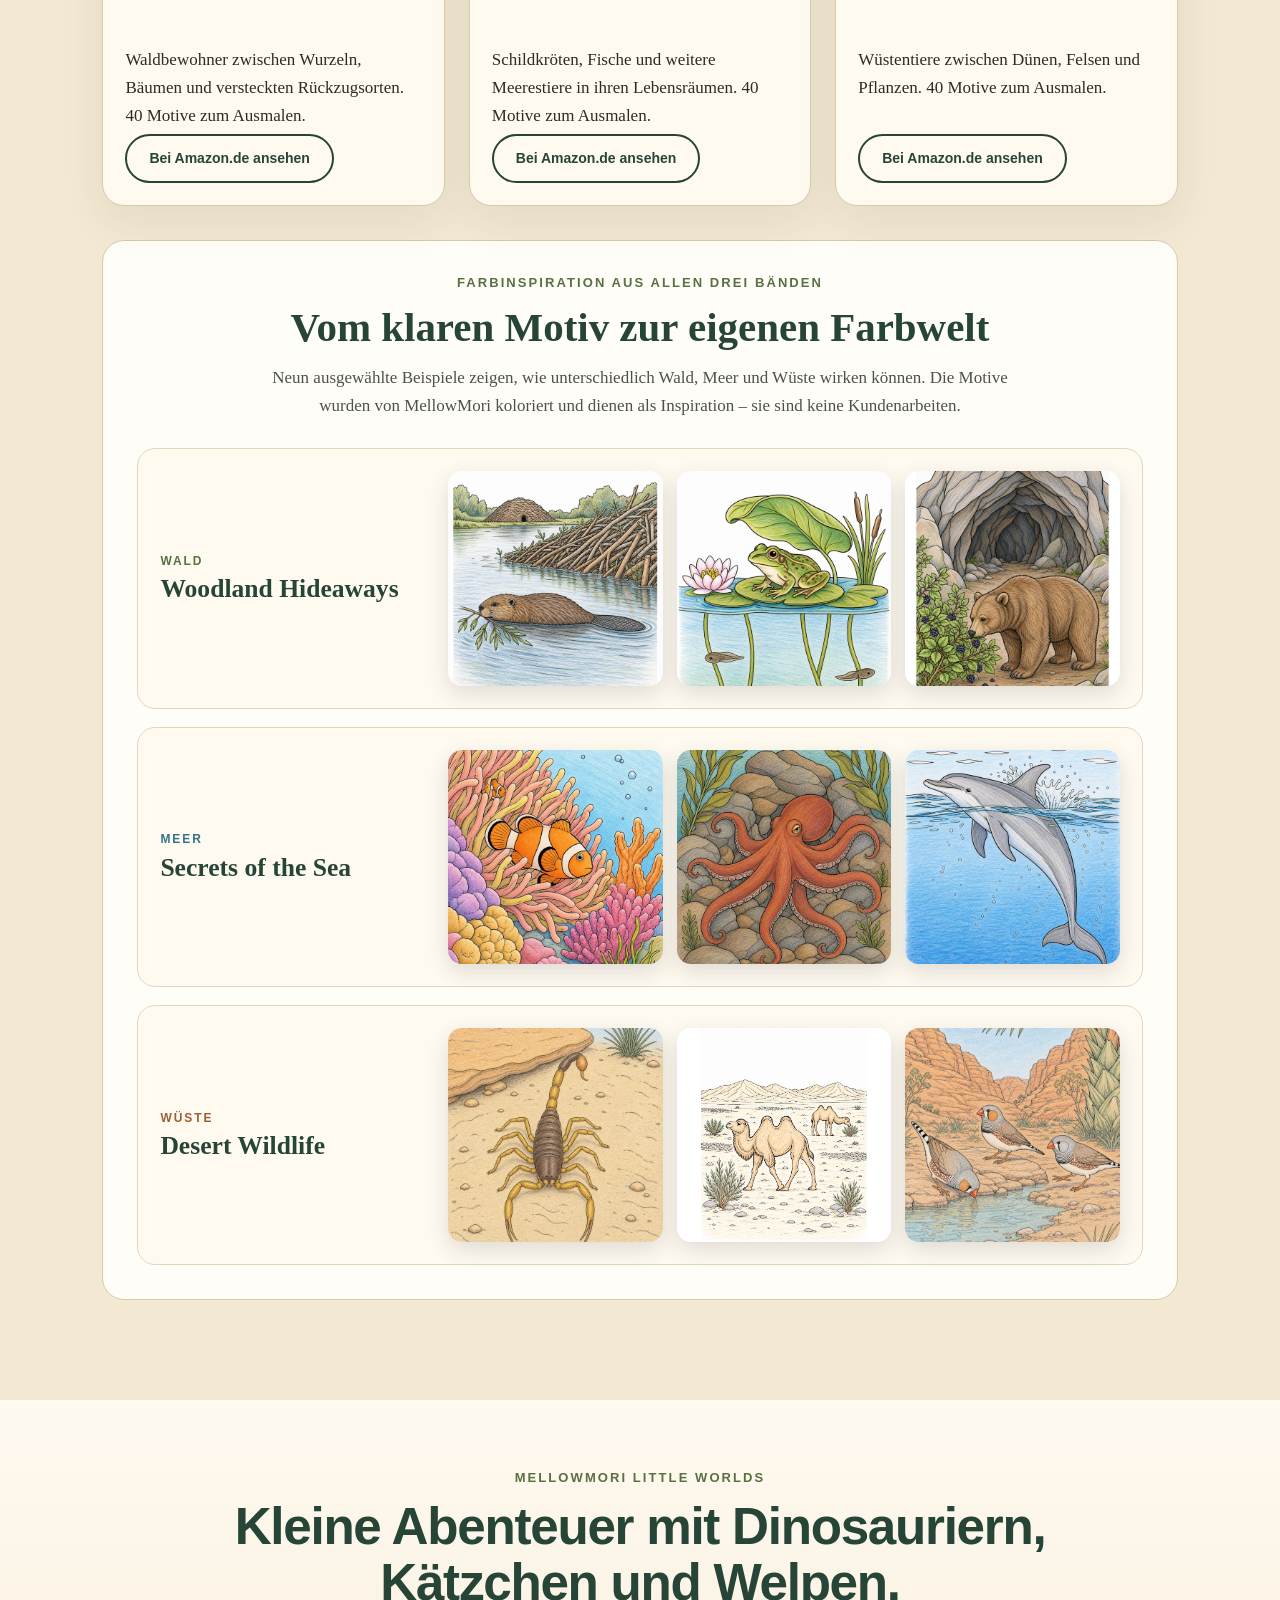
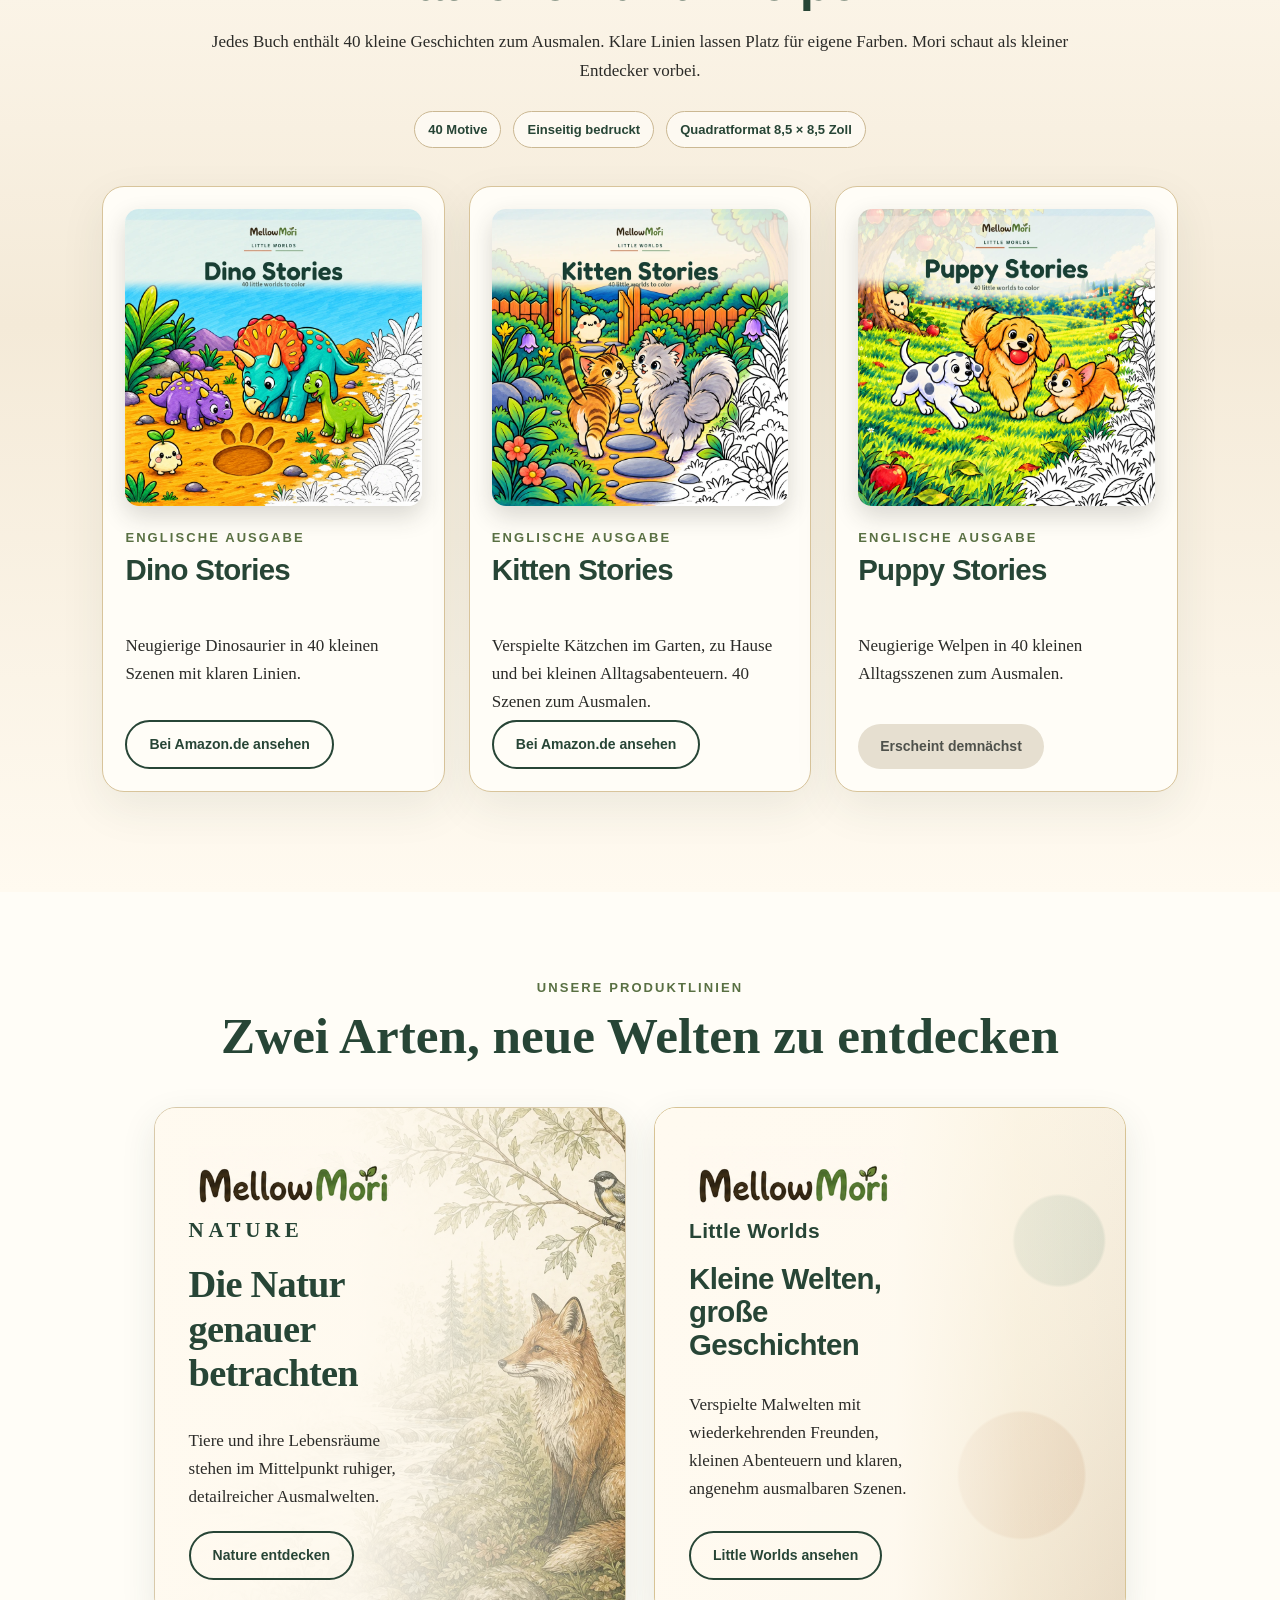
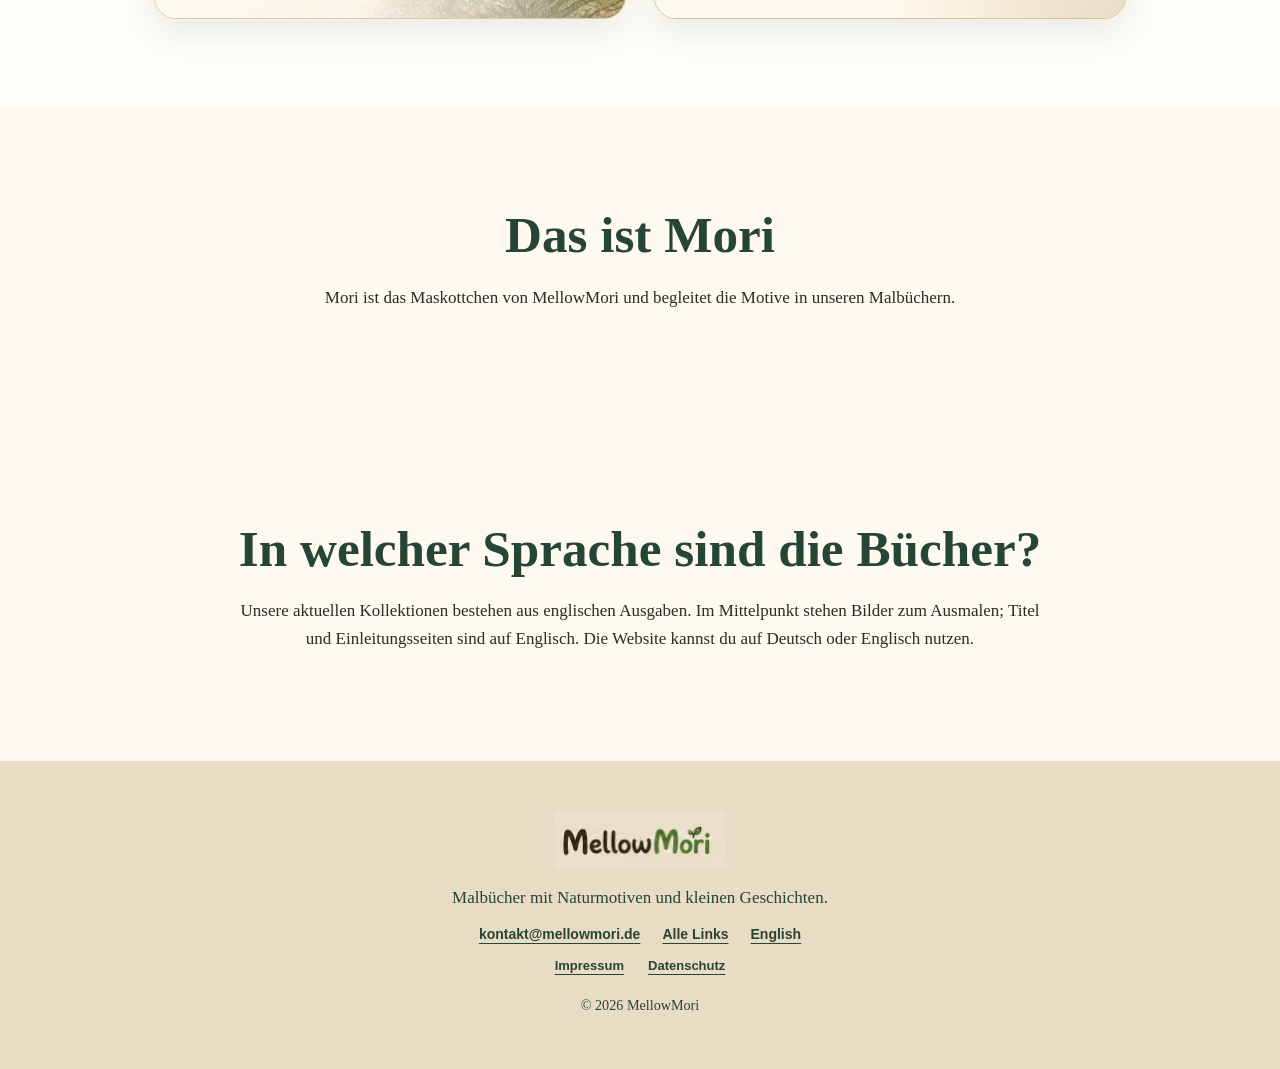
==== commit 436a7c06: "Focus MellowMori website on English books and Amazon" ====
--- a/index.html
+++ b/index.html
@@ -18,7 +18,7 @@
 <title>MellowMori | Nature &amp; Little Worlds Malbücher</title>
 <link href="styles.css" rel="stylesheet"/>
 
-<link href="https://mellowmori.de/" rel="canonical"/><link href="https://mellowmori.de/" hreflang="de" rel="alternate"/><link href="https://mellowmori.de/en/" hreflang="en" rel="alternate"/><link href="https://mellowmori.de/" hreflang="x-default" rel="alternate"/><script type="application/ld+json">{"@context": "https://schema.org", "@graph": [{"@type": "Organization", "@id": "https://mellowmori.de/#organization", "name": "MellowMori", "url": "https://mellowmori.de/", "logo": "https://mellowmori.de/assets/mellowmori-wordmark.png", "sameAs": ["https://www.instagram.com/mellowmori.world/"]}, {"@type": "WebPage", "@id": "https://mellowmori.de/#page", "url": "https://mellowmori.de/", "name": "MellowMori | Nature & Little Worlds Malbücher", "description": "Naturmotive und kleine Geschichten zum Ausmalen. Unsere internationalen Bücher erscheinen auf Englisch. Entdecke Nature und Little Worlds.", "inLanguage": "de"}, {"@type": "Book", "@id": "https://mellowmori.de/#MM-001", "name": "Woodland Hideaways", "inLanguage": "en", "bookFormat": "https://schema.org/Paperback", "numberOfPages": 84, "author": {"@type": "Person", "name": "Mellow Mori"}, "publisher": {"@id": "https://mellowmori.de/#organization"}, "image": "https://mellowmori.de/assets/woodland-hideaways-en-nature-v5.webp", "url": "https://mellowmori.de/#MM-001", "isPartOf": {"@type": "BookSeries", "name": "MellowMori Nature"}, "isbn": "9798171775971", "sameAs": ["https://www.amazon.com/dp/B0HHSKFL48", "https://www.amazon.de/dp/B0HHSKFL48"]}, {"@type": "Book", "@id": "https://mellowmori.de/#MM-002", "name": "Secrets of the Sea", "inLanguage": "en", "bookFormat": "https://schema.org/Paperback", "numberOfPages": 84, "author": {"@type": "Person", "name": "Mellow Mori"}, "publisher": {"@id": "https://mellowmori.de/#organization"}, "image": "https://mellowmori.de/assets/mm002-cover-en.webp", "url": "https://mellowmori.de/#MM-002", "isPartOf": {"@type": "BookSeries", "name": "MellowMori Nature"}, "isbn": "9798171200381", "sameAs": ["https://www.amazon.com/dp/B0HHSG13T6", "https://www.amazon.de/dp/B0HHSG13T6"]}, {"@type": "Book", "@id": "https://mellowmori.de/#MM-003", "name": "Desert Wildlife", "inLanguage": "en", "bookFormat": "https://schema.org/Paperback", "numberOfPages": 84, "author": {"@type": "Person", "name": "Mellow Mori"}, "publisher": {"@id": "https://mellowmori.de/#organization"}, "image": "https://mellowmori.de/assets/mm003-cover-en-v6-owner-review.webp", "url": "https://mellowmori.de/#MM-003", "isPartOf": {"@type": "BookSeries", "name": "MellowMori Nature"}, "isbn": "9798171983628", "sameAs": ["https://www.amazon.com/dp/B0HHX8CV62", "https://www.amazon.de/dp/B0HHX8CV62"]}, {"@type": "Book", "@id": "https://mellowmori.de/#MM-004", "name": "Dino Stories", "inLanguage": "en", "bookFormat": "https://schema.org/Paperback", "numberOfPages": 84, "author": {"@type": "Person", "name": "Mellow Mori"}, "publisher": {"@id": "https://mellowmori.de/#organization"}, "image": "https://mellowmori.de/assets/mm004-cover-en-little-worlds.webp", "url": "https://mellowmori.de/#MM-004", "isPartOf": {"@type": "BookSeries", "name": "MellowMori Little Worlds"}, "isbn": "9798174032415", "sameAs": ["https://www.amazon.com/dp/B0HPKC8KS1", "https://www.amazon.de/dp/B0HPKC8KS1"]}, {"@type": "Book", "@id": "https://mellowmori.de/#MM-005", "name": "Kitten Stories", "inLanguage": "en", "bookFormat": "https://schema.org/Paperback", "numberOfPages": 84, "author": {"@type": "Person", "name": "Mellow Mori"}, "publisher": {"@id": "https://mellowmori.de/#organization"}, "image": "https://mellowmori.de/assets/mm005-cover-en-little-worlds.webp", "url": "https://mellowmori.de/#MM-005", "isPartOf": {"@type": "BookSeries", "name": "MellowMori Little Worlds"}, "isbn": "9798174037434", "sameAs": ["https://www.amazon.com/dp/B0HPCW2QRR", "https://www.amazon.de/dp/B0HPCW2QRR"]}, {"@type": "Book", "@id": "https://mellowmori.de/#MM-006", "name": "Puppy Stories", "inLanguage": "en", "bookFormat": "https://schema.org/Paperback", "numberOfPages": 84, "author": {"@type": "Person", "name": "Mellow Mori"}, "publisher": {"@id": "https://mellowmori.de/#organization"}, "image": "https://mellowmori.de/assets/mm006-cover-en-little-worlds.webp", "url": "https://mellowmori.de/#MM-006", "isPartOf": {"@type": "BookSeries", "name": "MellowMori Little Worlds"}}]}</script></head>
+<link href="https://mellowmori.de/" rel="canonical"/><link href="https://mellowmori.de/" hreflang="de" rel="alternate"/><link href="https://mellowmori.de/en/" hreflang="en" rel="alternate"/><link href="https://mellowmori.de/" hreflang="x-default" rel="alternate"/><script type="application/ld+json">{"@context": "https://schema.org", "@graph": [{"@type": "Organization", "@id": "https://mellowmori.de/#organization", "name": "MellowMori", "url": "https://mellowmori.de/", "logo": "https://mellowmori.de/assets/mellowmori-wordmark.png"}, {"@type": "WebPage", "@id": "https://mellowmori.de/#page", "url": "https://mellowmori.de/", "name": "MellowMori | Nature & Little Worlds Malbücher", "description": "Naturmotive und kleine Geschichten zum Ausmalen. Unsere internationalen Bücher erscheinen auf Englisch. Entdecke Nature und Little Worlds.", "inLanguage": "de"}, {"@type": "Book", "@id": "https://mellowmori.de/#MM-001", "name": "Woodland Hideaways", "inLanguage": "en", "bookFormat": "https://schema.org/Paperback", "numberOfPages": 84, "author": {"@type": "Person", "name": "Mellow Mori"}, "publisher": {"@id": "https://mellowmori.de/#organization"}, "image": "https://mellowmori.de/assets/woodland-hideaways-en-nature-v5.webp", "url": "https://mellowmori.de/#MM-001", "isPartOf": {"@type": "BookSeries", "name": "MellowMori Nature"}, "isbn": "9798171775971", "sameAs": ["https://www.amazon.com/dp/B0HHSKFL48", "https://www.amazon.de/dp/B0HHSKFL48"]}, {"@type": "Book", "@id": "https://mellowmori.de/#MM-002", "name": "Secrets of the Sea", "inLanguage": "en", "bookFormat": "https://schema.org/Paperback", "numberOfPages": 84, "author": {"@type": "Person", "name": "Mellow Mori"}, "publisher": {"@id": "https://mellowmori.de/#organization"}, "image": "https://mellowmori.de/assets/mm002-cover-en.webp", "url": "https://mellowmori.de/#MM-002", "isPartOf": {"@type": "BookSeries", "name": "MellowMori Nature"}, "isbn": "9798171200381", "sameAs": ["https://www.amazon.com/dp/B0HHSG13T6", "https://www.amazon.de/dp/B0HHSG13T6"]}, {"@type": "Book", "@id": "https://mellowmori.de/#MM-003", "name": "Desert Wildlife", "inLanguage": "en", "bookFormat": "https://schema.org/Paperback", "numberOfPages": 84, "author": {"@type": "Person", "name": "Mellow Mori"}, "publisher": {"@id": "https://mellowmori.de/#organization"}, "image": "https://mellowmori.de/assets/mm003-cover-en-v6-owner-review.webp", "url": "https://mellowmori.de/#MM-003", "isPartOf": {"@type": "BookSeries", "name": "MellowMori Nature"}, "isbn": "9798171983628", "sameAs": ["https://www.amazon.com/dp/B0HHX8CV62", "https://www.amazon.de/dp/B0HHX8CV62"]}, {"@type": "Book", "@id": "https://mellowmori.de/#MM-004", "name": "Dino Stories", "inLanguage": "en", "bookFormat": "https://schema.org/Paperback", "numberOfPages": 84, "author": {"@type": "Person", "name": "Mellow Mori"}, "publisher": {"@id": "https://mellowmori.de/#organization"}, "image": "https://mellowmori.de/assets/mm004-cover-en-little-worlds.webp", "url": "https://mellowmori.de/#MM-004", "isPartOf": {"@type": "BookSeries", "name": "MellowMori Little Worlds"}, "isbn": "9798174032415", "sameAs": ["https://www.amazon.com/dp/B0HPKC8KS1", "https://www.amazon.de/dp/B0HPKC8KS1"]}, {"@type": "Book", "@id": "https://mellowmori.de/#MM-005", "name": "Kitten Stories", "inLanguage": "en", "bookFormat": "https://schema.org/Paperback", "numberOfPages": 84, "author": {"@type": "Person", "name": "Mellow Mori"}, "publisher": {"@id": "https://mellowmori.de/#organization"}, "image": "https://mellowmori.de/assets/mm005-cover-en-little-worlds.webp", "url": "https://mellowmori.de/#MM-005", "isPartOf": {"@type": "BookSeries", "name": "MellowMori Little Worlds"}, "isbn": "9798174037434", "sameAs": ["https://www.amazon.com/dp/B0HPCW2QRR", "https://www.amazon.de/dp/B0HPCW2QRR"]}, {"@type": "Book", "@id": "https://mellowmori.de/#MM-006", "name": "Puppy Stories", "inLanguage": "en", "bookFormat": "https://schema.org/Paperback", "numberOfPages": 84, "author": {"@type": "Person", "name": "Mellow Mori"}, "publisher": {"@id": "https://mellowmori.de/#organization"}, "image": "https://mellowmori.de/assets/mm006-cover-en-little-worlds.webp", "url": "https://mellowmori.de/#MM-006", "isPartOf": {"@type": "BookSeries", "name": "MellowMori Little Worlds"}, "sameAs": ["https://www.amazon.com/dp/B0HR7QLNN2", "https://www.amazon.de/dp/B0HR7QLNN2"]}]}</script></head>
 <body>
 <a class="skip-link" href="#main">Zum Inhalt springen</a>
 <header class="site-header">
@@ -44,9 +44,9 @@
 <article class="line-card line-card--nature"><div class="line-card__content"><img alt="MellowMori" class="line-card__wordmark" height="115" src="assets/mellowmori-wordmark.png" width="342"/><p class="line-name line-name--nature">Nature</p><h3>Die Natur genauer betrachten</h3><p>Tiere und ihre Lebensräume stehen im Mittelpunkt ruhiger, detailreicher Ausmalwelten.</p><a class="secondary-link" href="#books">Nature entdecken</a></div></article>
 <article class="line-card line-card--little-worlds"><div class="line-card__content"><img alt="MellowMori" class="line-card__wordmark" height="115" src="assets/mellowmori-wordmark.png" width="342"/><p class="line-name line-name--little-worlds">Little Worlds</p><h3>Kleine Welten, große Geschichten</h3><p>Verspielte Malwelten mit wiederkehrenden Freunden, kleinen Abenteuern und klaren, angenehm ausmalbaren Szenen.</p><a class="secondary-link" href="#little-worlds">Little Worlds ansehen</a></div></article>
 </div></section>
-<section aria-labelledby="social-heading" class="social"><p class="eyebrow">MellowMori folgen</p><h2 id="social-heading">Neue Welten, wenn sie bereit sind</h2><p>Auf Instagram gibt es Einblicke in Motive, Bücher und die Welt von Mori.</p><div class="social-grid"><a class="social-card" href="https://www.instagram.com/mellowmori.world/" rel="me"><svg aria-hidden="true" class="social-icon" viewbox="0 0 24 24"><rect height="18" rx="5" width="18" x="3" y="3"></rect><circle cx="12" cy="12" r="4"></circle><circle cx="17.4" cy="6.7" r="1"></circle></svg><h3>Instagram</h3><p>@mellowmori.world</p><span class="secondary-link">Profil ansehen</span></a></div></section>
-<section class="about" id="about"><h2>Das ist Mori</h2><p>Mori ist der kleine Waldgeist von MellowMori. Er entdeckt Wälder, Meere und kleine Geschichtenwelten. Du erweckst sie mit Farbe zum Leben.</p></section><section class="about" id="book-language"><h2>In welcher Sprache sind die Bücher?</h2><p>Unsere aktuellen Kollektionen bestehen aus englischen Ausgaben. Im Mittelpunkt stehen Bilder zum Ausmalen; Titel und Einleitungsseiten sind auf Englisch. Die Website kannst du auf Deutsch oder Englisch nutzen.</p></section>
+
+<section class="about" id="about"><h2>Das ist Mori</h2><p>Mori ist das Maskottchen von MellowMori und begleitet die Motive in unseren Malbüchern.</p></section><section class="about" id="book-language"><h2>In welcher Sprache sind die Bücher?</h2><p>Unsere aktuellen Kollektionen bestehen aus englischen Ausgaben. Im Mittelpunkt stehen Bilder zum Ausmalen; Titel und Einleitungsseiten sind auf Englisch. Die Website kannst du auf Deutsch oder Englisch nutzen.</p></section>
 </main>
-<footer><img alt="MellowMori" height="115" loading="lazy" src="assets/mellowmori-wordmark.png" width="342"/><p>Ruhige Welten, liebevolle Details und die Freude am Entdecken.</p><p class="footer-links"><a href="mailto:kontakt@mellowmori.de">kontakt@mellowmori.de</a><a href="links/">Alle Links</a><a href="https://www.instagram.com/mellowmori.world/" rel="me">Instagram</a><a class="footer-language" href="en/#books" hreflang="en" lang="en">English</a></p><div aria-label="Rechtliche Seiten" class="legal-slots"><a href="impressum/">Impressum</a><a href="datenschutz/">Datenschutz</a></div><small>© 2026 MellowMori</small></footer>
+<footer><img alt="MellowMori" height="115" loading="lazy" src="assets/mellowmori-wordmark.png" width="342"/><p>Malbücher mit Naturmotiven und kleinen Geschichten.</p><p class="footer-links"><a href="mailto:kontakt@mellowmori.de">kontakt@mellowmori.de</a><a href="links/">Alle Links</a><a class="footer-language" href="en/#books" hreflang="en" lang="en">English</a></p><div aria-label="Rechtliche Seiten" class="legal-slots"><a href="impressum/">Impressum</a><a href="datenschutz/">Datenschutz</a></div><small>© 2026 MellowMori</small></footer>
 </body>
 </html>
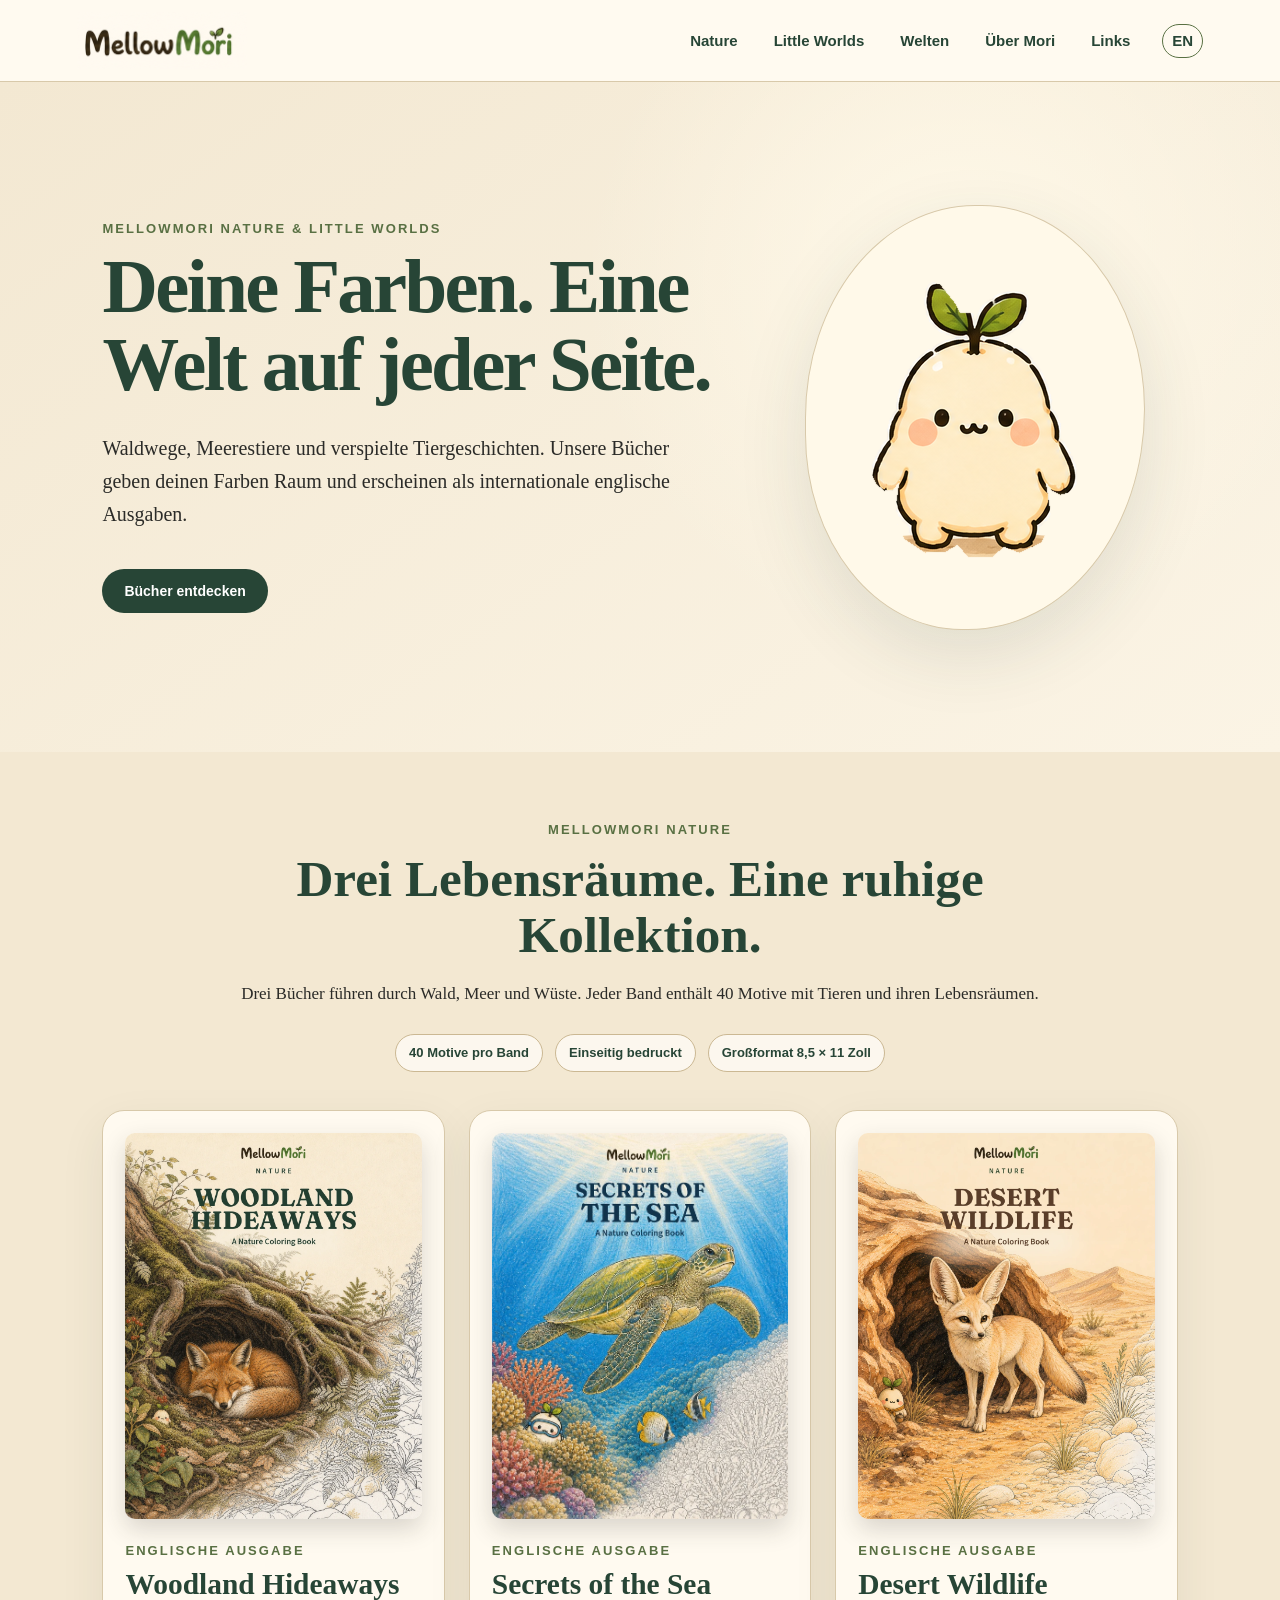
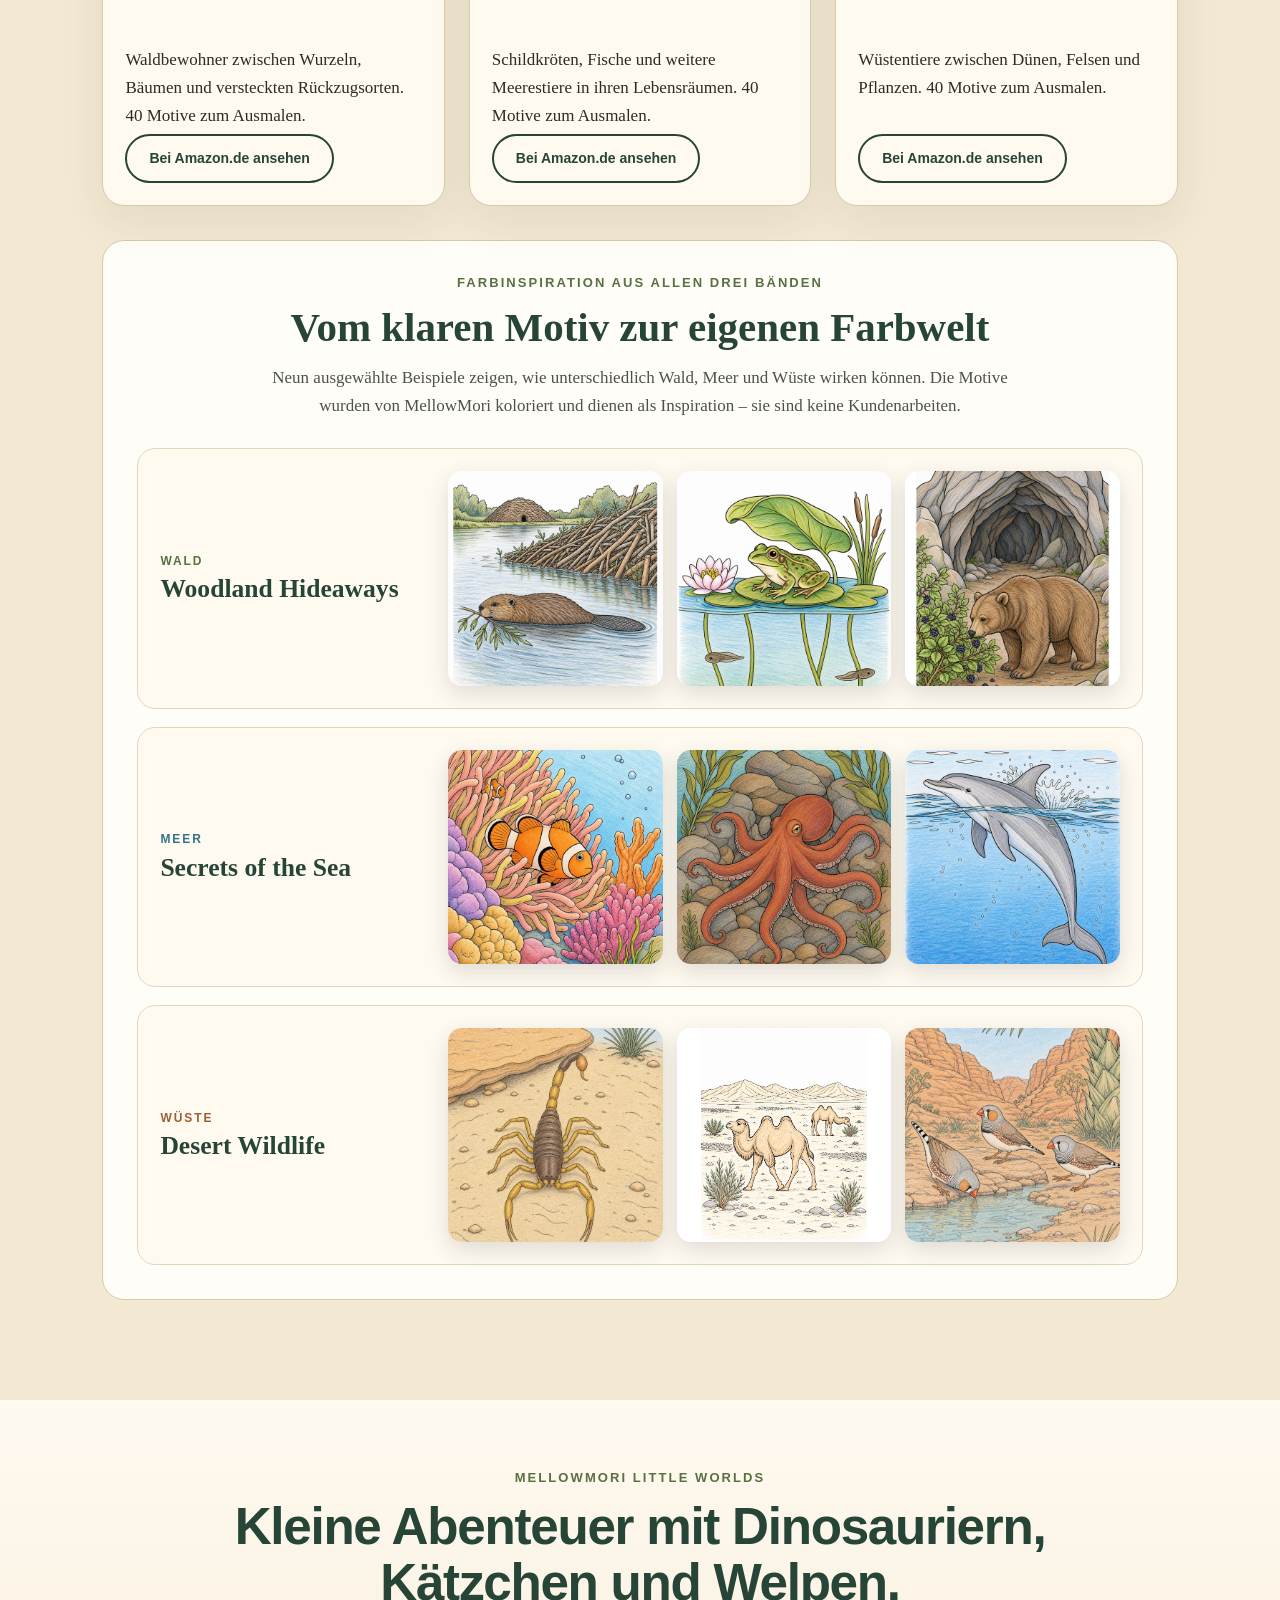
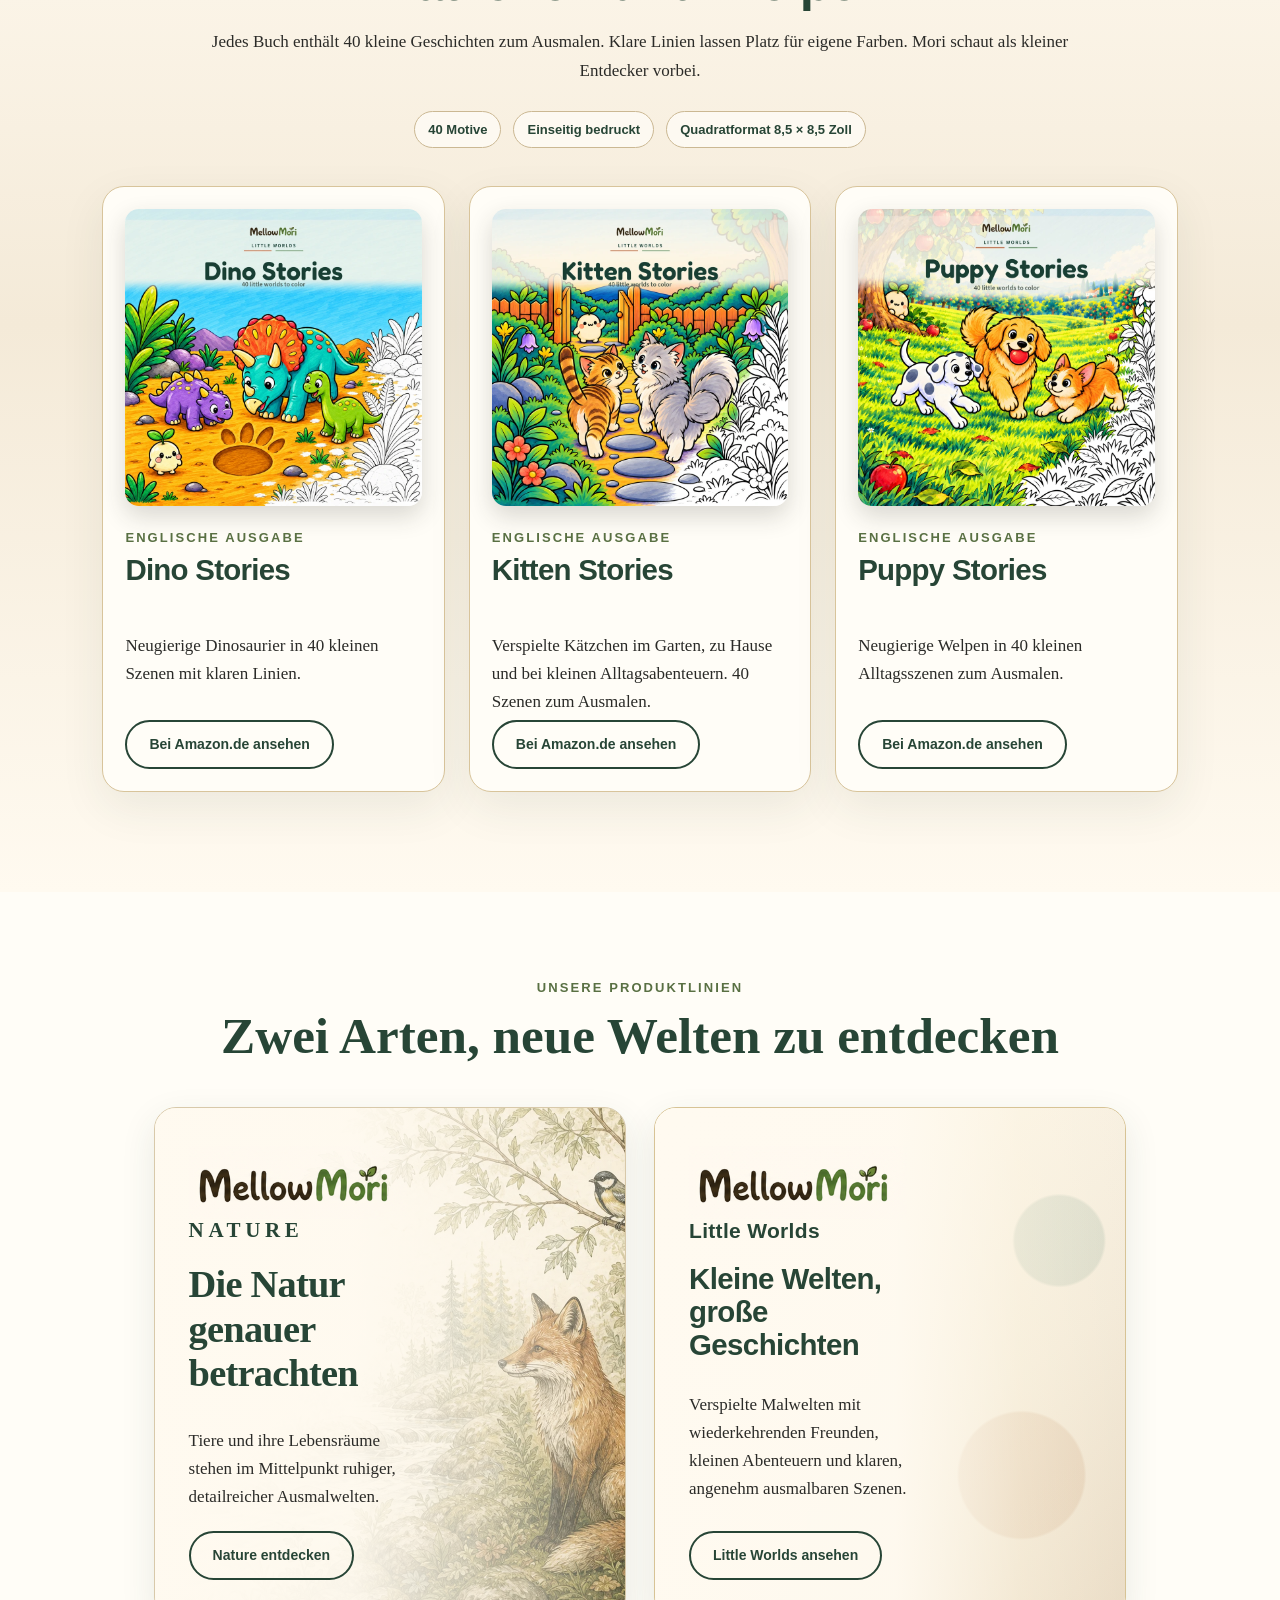
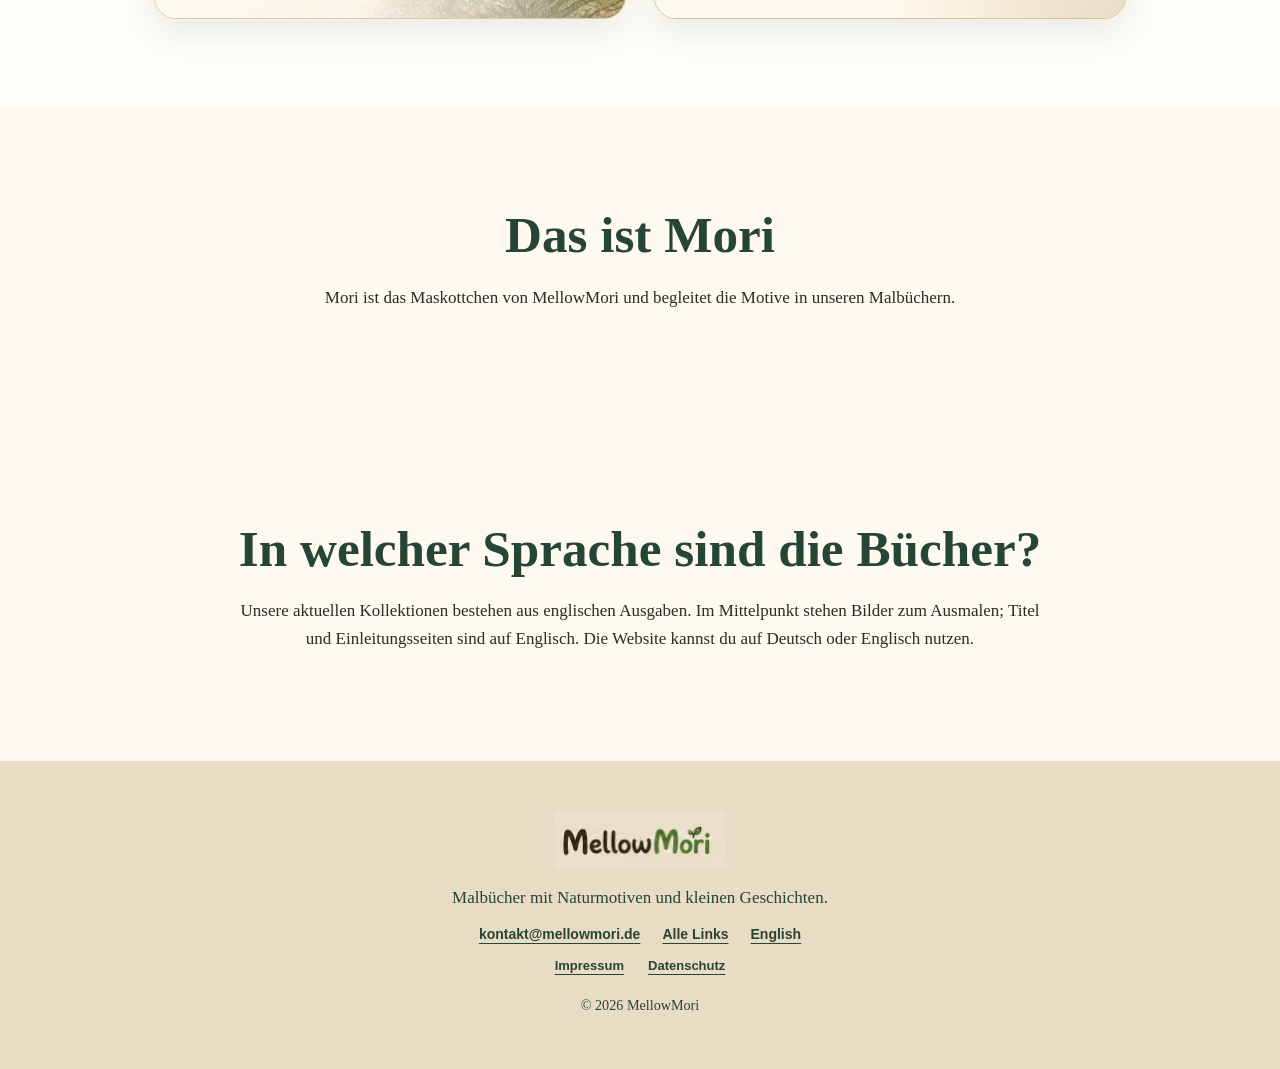
==== commit 342ac9b8: "Enable verified Puppy Stories Amazon links in both website languages" ====
--- a/index.html
+++ b/index.html
@@ -37,7 +37,7 @@
 </section>
 <section aria-labelledby="little-worlds-heading" class="books little-worlds-collection" data-product-language="en" data-product-line="mellowmori-little-worlds" id="little-worlds">
 <div class="section-heading"><p class="eyebrow">MellowMori Little Worlds</p><h2 id="little-worlds-heading">Kleine Abenteuer mit Dinosauriern, Kätzchen und Welpen.</h2><p>Jedes Buch enthält 40 kleine Geschichten zum Ausmalen. Klare Linien lassen Platz für eigene Farben. Mori schaut als kleiner Entdecker vorbei.</p><ul aria-label="Buchmerkmale" class="collection-facts"><li>40 Motive</li><li>Einseitig bedruckt</li><li>Quadratformat 8,5 × 8,5 Zoll</li></ul></div>
-<div class="collection-grid"><article class="collection-card little-worlds-card" data-product-id="MM-004" data-product-language="en" id="MM-004"><figure><img src="assets/mm004-cover-en-little-worlds.webp" alt="Englische Ausgabe: Dino Stories" width="900" height="900" loading="lazy" decoding="async"/></figure><div class="collection-card__copy"><p class="edition">Englische Ausgabe</p><h3>Dino Stories</h3><p class="collection-card__summary">Neugierige Dinosaurier in 40 kleinen Szenen mit klaren Linien.</p><a class="secondary-link collection-card__cta" href="https://www.amazon.de/dp/B0HPKC8KS1" rel="noopener noreferrer">Bei Amazon.de ansehen</a></div></article><article class="collection-card little-worlds-card" data-product-id="MM-005" data-product-language="en" id="MM-005"><figure><img src="assets/mm005-cover-en-little-worlds.webp" alt="Englische Ausgabe: Kitten Stories" width="900" height="900" loading="lazy" decoding="async"/></figure><div class="collection-card__copy"><p class="edition">Englische Ausgabe</p><h3>Kitten Stories</h3><p class="collection-card__summary">Verspielte Kätzchen im Garten, zu Hause und bei kleinen Alltagsabenteuern. 40 Szenen zum Ausmalen.</p><a class="secondary-link collection-card__cta" href="https://www.amazon.de/dp/B0HPCW2QRR" rel="noopener noreferrer">Bei Amazon.de ansehen</a></div></article><article class="collection-card little-worlds-card" data-product-id="MM-006" data-product-language="en" id="MM-006"><figure><img src="assets/mm006-cover-en-little-worlds.webp" alt="Englische Ausgabe: Puppy Stories" width="900" height="900" loading="lazy" decoding="async"/></figure><div class="collection-card__copy"><p class="edition">Englische Ausgabe</p><h3>Puppy Stories</h3><p class="collection-card__summary">Neugierige Welpen in 40 kleinen Alltagsszenen zum Ausmalen.</p><span class="unavailable">Erscheint demnächst</span></div></article></div>
+<div class="collection-grid"><article class="collection-card little-worlds-card" data-product-id="MM-004" data-product-language="en" id="MM-004"><figure><img src="assets/mm004-cover-en-little-worlds.webp" alt="Englische Ausgabe: Dino Stories" width="900" height="900" loading="lazy" decoding="async"/></figure><div class="collection-card__copy"><p class="edition">Englische Ausgabe</p><h3>Dino Stories</h3><p class="collection-card__summary">Neugierige Dinosaurier in 40 kleinen Szenen mit klaren Linien.</p><a class="secondary-link collection-card__cta" href="https://www.amazon.de/dp/B0HPKC8KS1" rel="noopener noreferrer">Bei Amazon.de ansehen</a></div></article><article class="collection-card little-worlds-card" data-product-id="MM-005" data-product-language="en" id="MM-005"><figure><img src="assets/mm005-cover-en-little-worlds.webp" alt="Englische Ausgabe: Kitten Stories" width="900" height="900" loading="lazy" decoding="async"/></figure><div class="collection-card__copy"><p class="edition">Englische Ausgabe</p><h3>Kitten Stories</h3><p class="collection-card__summary">Verspielte Kätzchen im Garten, zu Hause und bei kleinen Alltagsabenteuern. 40 Szenen zum Ausmalen.</p><a class="secondary-link collection-card__cta" href="https://www.amazon.de/dp/B0HPCW2QRR" rel="noopener noreferrer">Bei Amazon.de ansehen</a></div></article><article class="collection-card little-worlds-card" data-product-id="MM-006" data-product-language="en" id="MM-006"><figure><img src="assets/mm006-cover-en-little-worlds.webp" alt="Englische Ausgabe: Puppy Stories" width="900" height="900" loading="lazy" decoding="async"/></figure><div class="collection-card__copy"><p class="edition">Englische Ausgabe</p><h3>Puppy Stories</h3><p class="collection-card__summary">Neugierige Welpen in 40 kleinen Alltagsszenen zum Ausmalen.</p><a class="secondary-link collection-card__cta" href="https://www.amazon.de/dp/B0HR7QLNN2" rel="noopener noreferrer">Bei Amazon.de ansehen</a></div></article></div>
 
 </section>
 <section aria-labelledby="lines-heading" class="product-lines" id="lines"><p class="eyebrow">Unsere Produktlinien</p><h2 id="lines-heading">Zwei Arten, neue Welten zu entdecken</h2><div class="line-grid">
